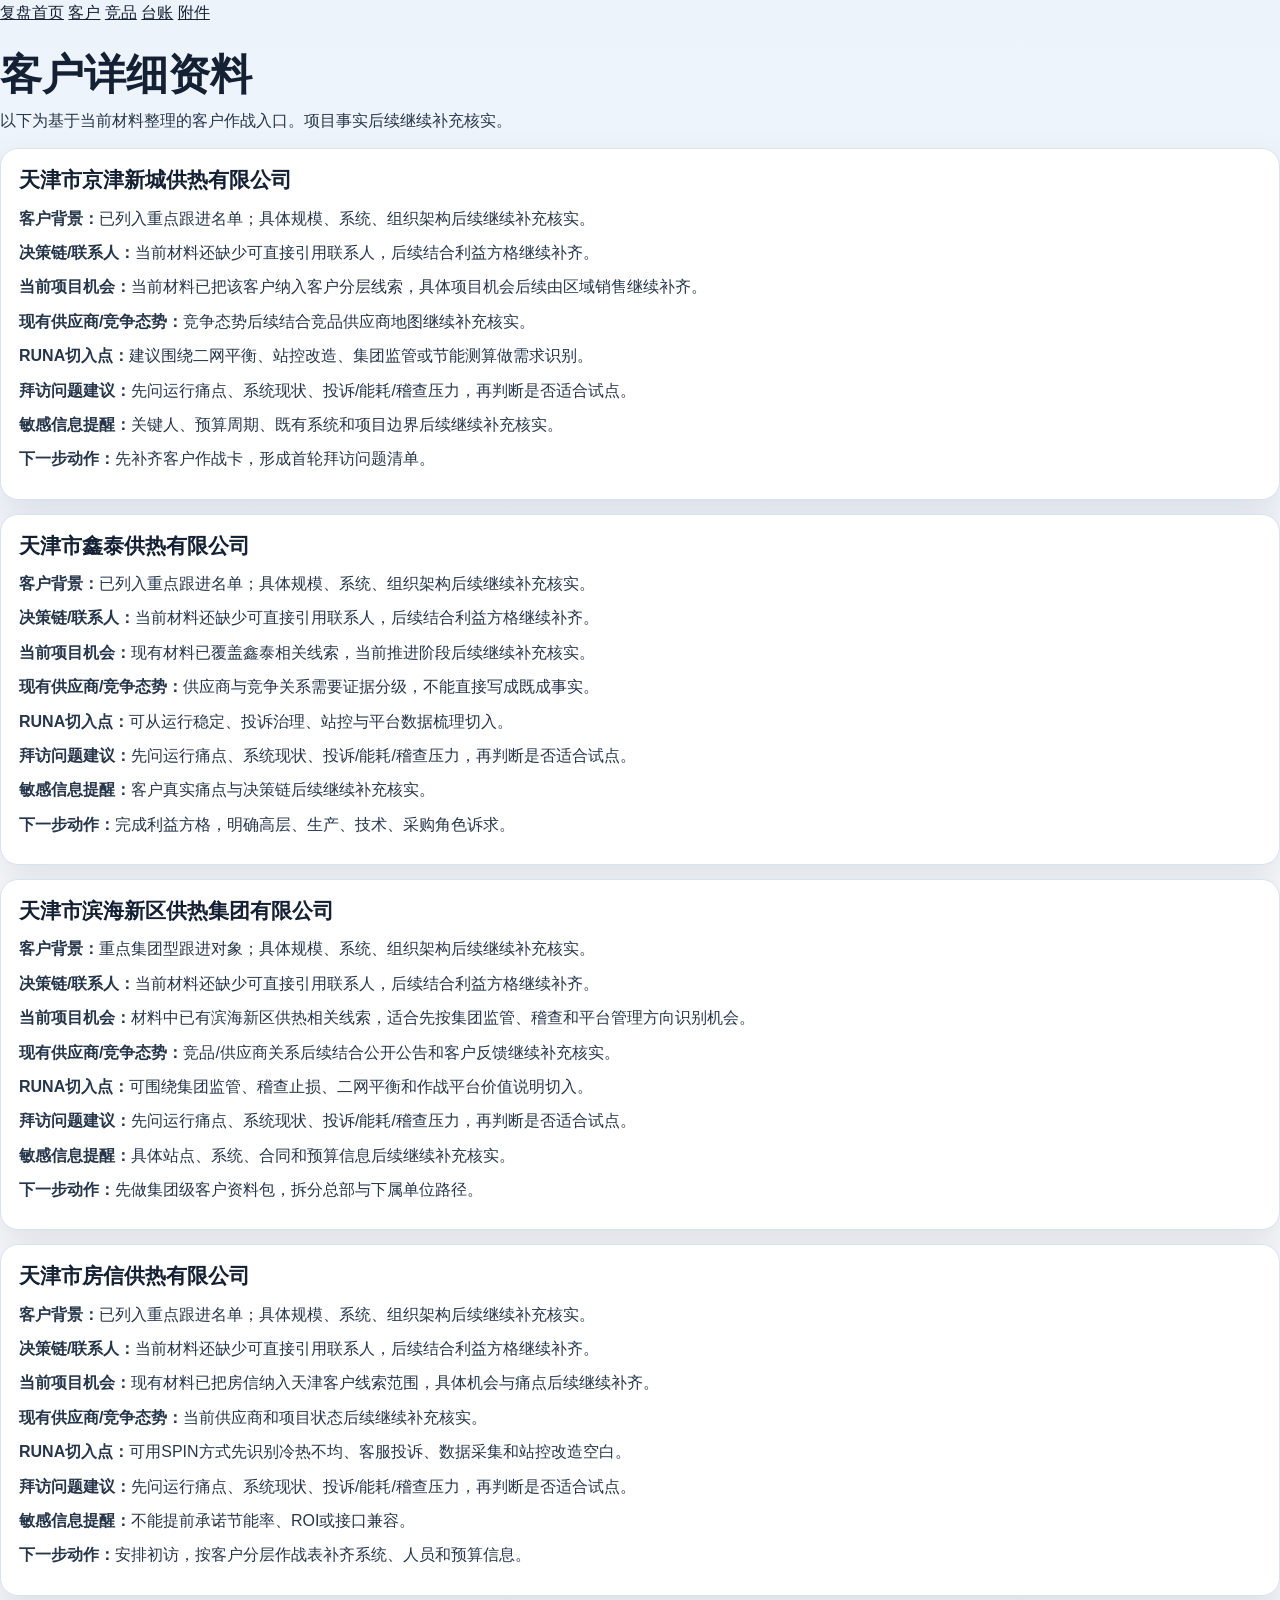
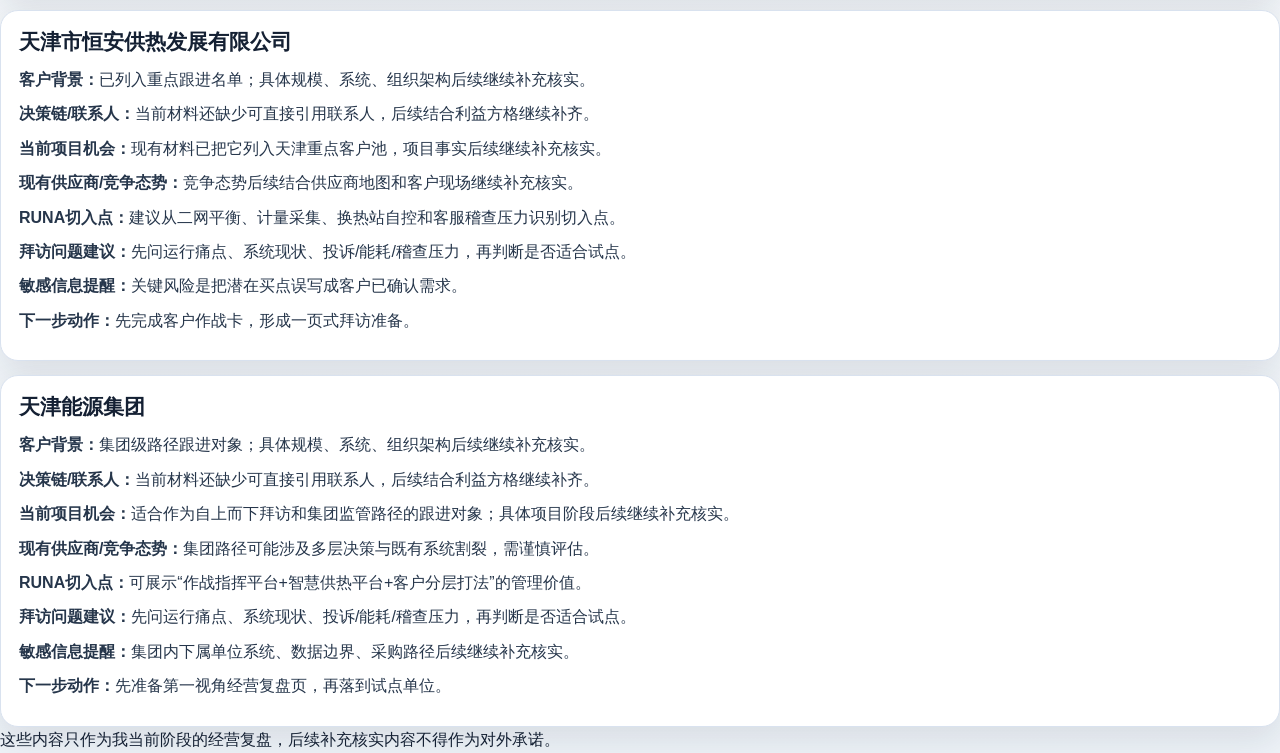
==== pages/customers.html @ 40ee2e4d "Publish Tianjin regional sales review HTML" ====
<!doctype html>
<html lang="zh-CN">
<head>
  <meta charset="utf-8">
  <meta name="viewport" content="width=device-width, initial-scale=1">
  <title>客户详细资料</title>
  <link rel="stylesheet" href="../assets/style.css">
</head>
<body>
<nav class="topnav">
  <a href="../index.html">复盘首页</a>
  <a href="../pages/customers.html">客户</a>
  <a href="../pages/competitors.html">竞品</a>
  <a href="../pages/platform.html">台账</a>
  <a href="../pages/appendix.html">附件</a>
</nav>
<main class="report subpage"><header class="page-head"><h1>客户详细资料</h1><p>以下为基于当前材料整理的客户作战入口。项目事实后续继续补充核实。</p></header><section class="section detail"><h2>天津市京津新城供热有限公司</h2><div class="detail-grid">
    <p><b>客户背景：</b>已列入重点跟进名单；具体规模、系统、组织架构后续继续补充核实。</p>
    <p><b>决策链/联系人：</b>当前材料还缺少可直接引用联系人，后续结合利益方格继续补齐。</p>
    <p><b>当前项目机会：</b>当前材料已把该客户纳入客户分层线索，具体项目机会后续由区域销售继续补齐。</p>
    <p><b>现有供应商/竞争态势：</b>竞争态势后续结合竞品供应商地图继续补充核实。</p>
    <p><b>RUNA切入点：</b>建议围绕二网平衡、站控改造、集团监管或节能测算做需求识别。</p>
    <p><b>拜访问题建议：</b>先问运行痛点、系统现状、投诉/能耗/稽查压力，再判断是否适合试点。</p>
    <p><b>敏感信息提醒：</b>关键人、预算周期、既有系统和项目边界后续继续补充核实。</p>
    <p><b>下一步动作：</b>先补齐客户作战卡，形成首轮拜访问题清单。</p>
    </div></section><section class="section detail"><h2>天津市鑫泰供热有限公司</h2><div class="detail-grid">
    <p><b>客户背景：</b>已列入重点跟进名单；具体规模、系统、组织架构后续继续补充核实。</p>
    <p><b>决策链/联系人：</b>当前材料还缺少可直接引用联系人，后续结合利益方格继续补齐。</p>
    <p><b>当前项目机会：</b>现有材料已覆盖鑫泰相关线索，当前推进阶段后续继续补充核实。</p>
    <p><b>现有供应商/竞争态势：</b>供应商与竞争关系需要证据分级，不能直接写成既成事实。</p>
    <p><b>RUNA切入点：</b>可从运行稳定、投诉治理、站控与平台数据梳理切入。</p>
    <p><b>拜访问题建议：</b>先问运行痛点、系统现状、投诉/能耗/稽查压力，再判断是否适合试点。</p>
    <p><b>敏感信息提醒：</b>客户真实痛点与决策链后续继续补充核实。</p>
    <p><b>下一步动作：</b>完成利益方格，明确高层、生产、技术、采购角色诉求。</p>
    </div></section><section class="section detail"><h2>天津市滨海新区供热集团有限公司</h2><div class="detail-grid">
    <p><b>客户背景：</b>重点集团型跟进对象；具体规模、系统、组织架构后续继续补充核实。</p>
    <p><b>决策链/联系人：</b>当前材料还缺少可直接引用联系人，后续结合利益方格继续补齐。</p>
    <p><b>当前项目机会：</b>材料中已有滨海新区供热相关线索，适合先按集团监管、稽查和平台管理方向识别机会。</p>
    <p><b>现有供应商/竞争态势：</b>竞品/供应商关系后续结合公开公告和客户反馈继续补充核实。</p>
    <p><b>RUNA切入点：</b>可围绕集团监管、稽查止损、二网平衡和作战平台价值说明切入。</p>
    <p><b>拜访问题建议：</b>先问运行痛点、系统现状、投诉/能耗/稽查压力，再判断是否适合试点。</p>
    <p><b>敏感信息提醒：</b>具体站点、系统、合同和预算信息后续继续补充核实。</p>
    <p><b>下一步动作：</b>先做集团级客户资料包，拆分总部与下属单位路径。</p>
    </div></section><section class="section detail"><h2>天津市房信供热有限公司</h2><div class="detail-grid">
    <p><b>客户背景：</b>已列入重点跟进名单；具体规模、系统、组织架构后续继续补充核实。</p>
    <p><b>决策链/联系人：</b>当前材料还缺少可直接引用联系人，后续结合利益方格继续补齐。</p>
    <p><b>当前项目机会：</b>现有材料已把房信纳入天津客户线索范围，具体机会与痛点后续继续补齐。</p>
    <p><b>现有供应商/竞争态势：</b>当前供应商和项目状态后续继续补充核实。</p>
    <p><b>RUNA切入点：</b>可用SPIN方式先识别冷热不均、客服投诉、数据采集和站控改造空白。</p>
    <p><b>拜访问题建议：</b>先问运行痛点、系统现状、投诉/能耗/稽查压力，再判断是否适合试点。</p>
    <p><b>敏感信息提醒：</b>不能提前承诺节能率、ROI或接口兼容。</p>
    <p><b>下一步动作：</b>安排初访，按客户分层作战表补齐系统、人员和预算信息。</p>
    </div></section><section class="section detail"><h2>天津市恒安供热发展有限公司</h2><div class="detail-grid">
    <p><b>客户背景：</b>已列入重点跟进名单；具体规模、系统、组织架构后续继续补充核实。</p>
    <p><b>决策链/联系人：</b>当前材料还缺少可直接引用联系人，后续结合利益方格继续补齐。</p>
    <p><b>当前项目机会：</b>现有材料已把它列入天津重点客户池，项目事实后续继续补充核实。</p>
    <p><b>现有供应商/竞争态势：</b>竞争态势后续结合供应商地图和客户现场继续补充核实。</p>
    <p><b>RUNA切入点：</b>建议从二网平衡、计量采集、换热站自控和客服稽查压力识别切入点。</p>
    <p><b>拜访问题建议：</b>先问运行痛点、系统现状、投诉/能耗/稽查压力，再判断是否适合试点。</p>
    <p><b>敏感信息提醒：</b>关键风险是把潜在买点误写成客户已确认需求。</p>
    <p><b>下一步动作：</b>先完成客户作战卡，形成一页式拜访准备。</p>
    </div></section><section class="section detail"><h2>天津能源集团</h2><div class="detail-grid">
    <p><b>客户背景：</b>集团级路径跟进对象；具体规模、系统、组织架构后续继续补充核实。</p>
    <p><b>决策链/联系人：</b>当前材料还缺少可直接引用联系人，后续结合利益方格继续补齐。</p>
    <p><b>当前项目机会：</b>适合作为自上而下拜访和集团监管路径的跟进对象；具体项目阶段后续继续补充核实。</p>
    <p><b>现有供应商/竞争态势：</b>集团路径可能涉及多层决策与既有系统割裂，需谨慎评估。</p>
    <p><b>RUNA切入点：</b>可展示“作战指挥平台+智慧供热平台+客户分层打法”的管理价值。</p>
    <p><b>拜访问题建议：</b>先问运行痛点、系统现状、投诉/能耗/稽查压力，再判断是否适合试点。</p>
    <p><b>敏感信息提醒：</b>集团内下属单位系统、数据边界、采购路径后续继续补充核实。</p>
    <p><b>下一步动作：</b>先准备第一视角经营复盘页，再落到试点单位。</p>
    </div></section></main><button class="to-top" aria-label="返回顶部">↑</button>
<footer class="footer">这些内容只作为我当前阶段的经营复盘，后续补充核实内容不得作为对外承诺。</footer>
<script src="../assets/app.js"></script>
</body>
</html>
---- assets/style.css ----
:root{
  --bg:#f5f7fb;--paper:#ffffff;--ink:#142033;--muted:#667085;--line:#d9e2ef;
  --blue:#1e5aa8;--deep:#123b66;--cyan:#16a3b8;--gold:#b88928;--soft:#eaf2fb;
  --shadow:0 14px 34px rgba(20,32,51,.10);--radius:18px;
}
*{box-sizing:border-box}
html{scroll-behavior:smooth}
body{margin:0;background:linear-gradient(180deg,#edf3fb 0%,#f8fafc 42%,#eef3f8 100%);color:var(--ink);font-family:-apple-system,BlinkMacSystemFont,"PingFang SC","Microsoft YaHei",Arial,sans-serif;line-height:1.65}
a{color:inherit}
.page{max-width:920px;margin:0 auto;padding:18px 14px 44px}
.hero{position:relative;overflow:hidden;padding:28px 20px 22px;border-radius:24px;background:radial-gradient(circle at 92% 8%,rgba(22,163,184,.26),transparent 30%),linear-gradient(135deg,#102f55,#1f5b9d 58%,#267c91);color:#fff;box-shadow:var(--shadow)}
.hero:after{content:"";position:absolute;right:-52px;bottom:-74px;width:220px;height:220px;border:1px solid rgba(255,255,255,.24);border-radius:50%}
.hero-mark{font-size:12px;letter-spacing:.08em;opacity:.86;text-transform:uppercase}
h1{margin:10px 0 8px;font-size:28px;line-height:1.18;letter-spacing:0}
.subtitle{margin:0 0 18px;color:rgba(255,255,255,.86)}
.info-grid{display:grid;grid-template-columns:1fr;gap:10px}
.info-grid div{background:rgba(255,255,255,.13);border:1px solid rgba(255,255,255,.20);border-radius:14px;padding:10px 12px;backdrop-filter:blur(10px)}
.info-grid span{display:block;font-size:12px;opacity:.72}.info-grid b{font-size:14px}
.judgement,.section,.platform,.panel,.subhero{background:var(--paper);border:1px solid var(--line);box-shadow:var(--shadow);border-radius:var(--radius);padding:18px;margin-top:14px}
.judgement{border-left:5px solid var(--gold);font-size:18px;font-weight:700}
.eyebrow{font-size:12px;color:var(--blue);font-weight:800;letter-spacing:.08em;text-transform:uppercase}
h2{margin:0 0 12px;font-size:21px;line-height:1.25} h3{margin:0 0 6px;font-size:15px}
p{margin:8px 0;color:#26364b}.muted{color:var(--muted);font-size:12px}
.card-grid,.module-grid,.org-grid{display:grid;grid-template-columns:1fr 1fr;gap:10px}.card-grid.compact{grid-template-columns:1fr 1fr}
.card{border:1px solid var(--line);background:linear-gradient(180deg,#fff,#f7faff);border-radius:15px;padding:13px;min-height:74px}
.card span{display:block;width:22px;height:4px;border-radius:99px;background:var(--cyan);margin-bottom:9px}
.quote-list p{border-left:4px solid var(--blue);background:var(--soft);padding:10px 12px;border-radius:12px;font-weight:650}
.signal{background:#f7fafc;border:1px solid var(--line);border-radius:14px;padding:12px;margin-bottom:12px}
.strategy-list{display:grid;gap:10px}.strategy-list div{display:flex;gap:12px;background:#fff;border:1px solid var(--line);border-radius:14px;padding:12px}.strategy-list b{color:var(--deep);min-width:42px}
.timeline{padding-left:0;counter-reset:step;display:grid;gap:10px}.timeline li{list-style:none;counter-increment:step;display:grid;grid-template-columns:34px 1fr;gap:10px;align-items:start;background:#fff;border:1px solid var(--line);border-radius:14px;padding:12px}.timeline li:before{content:counter(step);display:grid;place-items:center;width:30px;height:30px;border-radius:50%;background:var(--deep);color:white;font-weight:800}.timeline b,.timeline span{grid-column:2}.timeline span{color:var(--muted)}
.platform{background:linear-gradient(180deg,#102f55,#153f70);color:white}.platform p{color:rgba(255,255,255,.84)}.platform .eyebrow{color:#80e3ef}.platform .card{background:rgba(255,255,255,.09);border-color:rgba(255,255,255,.18);color:white}.platform-points{display:flex;flex-wrap:wrap;gap:8px;margin:14px 0}.platform-points span,.chip,.pill{border:1px solid var(--line);background:#fff;border-radius:99px;padding:7px 10px;font-size:12px}.platform-points span{background:rgba(255,255,255,.13);border-color:rgba(255,255,255,.22);color:white}
.chip-wrap,.pillrow{display:flex;flex-wrap:wrap;gap:8px}.chip{color:var(--deep);font-weight:650}
.table-wrap{overflow-x:auto;border:1px solid var(--line);border-radius:14px;background:#fff}table{width:100%;border-collapse:collapse;min-width:720px}th,td{padding:10px;border-bottom:1px solid var(--line);vertical-align:top;text-align:left;font-size:13px}th{background:#f0f5fb;color:#173b63}
.plan{display:grid;gap:12px}.plan-card{border:1px solid var(--line);border-radius:15px;padding:14px;background:#fff}.plan-card ul{margin:8px 0 0;padding-left:18px}
.link-grid{display:grid;grid-template-columns:1fr;gap:10px}.link-grid a,.back{display:block;text-decoration:none;background:#f2f6fb;border:1px solid var(--line);border-radius:14px;padding:12px;font-weight:700;color:var(--deep)}
.subpage{padding-top:14px}.subhero h1{color:var(--deep);font-size:25px}.subhero p{color:var(--muted)}
.to-top{position:fixed;right:16px;bottom:18px;border:0;border-radius:50%;width:42px;height:42px;background:var(--deep);color:#fff;font-size:20px;box-shadow:var(--shadow);opacity:0;pointer-events:none;transition:.2s}.to-top.show{opacity:1;pointer-events:auto}
@media (min-width:720px){.page{padding:30px 20px 60px}.info-grid{grid-template-columns:1fr 1fr}.card-grid,.module-grid,.org-grid{grid-template-columns:repeat(4,1fr)}.card-grid.compact{grid-template-columns:repeat(5,1fr)}h1{font-size:42px}.link-grid{grid-template-columns:1fr 1fr}}
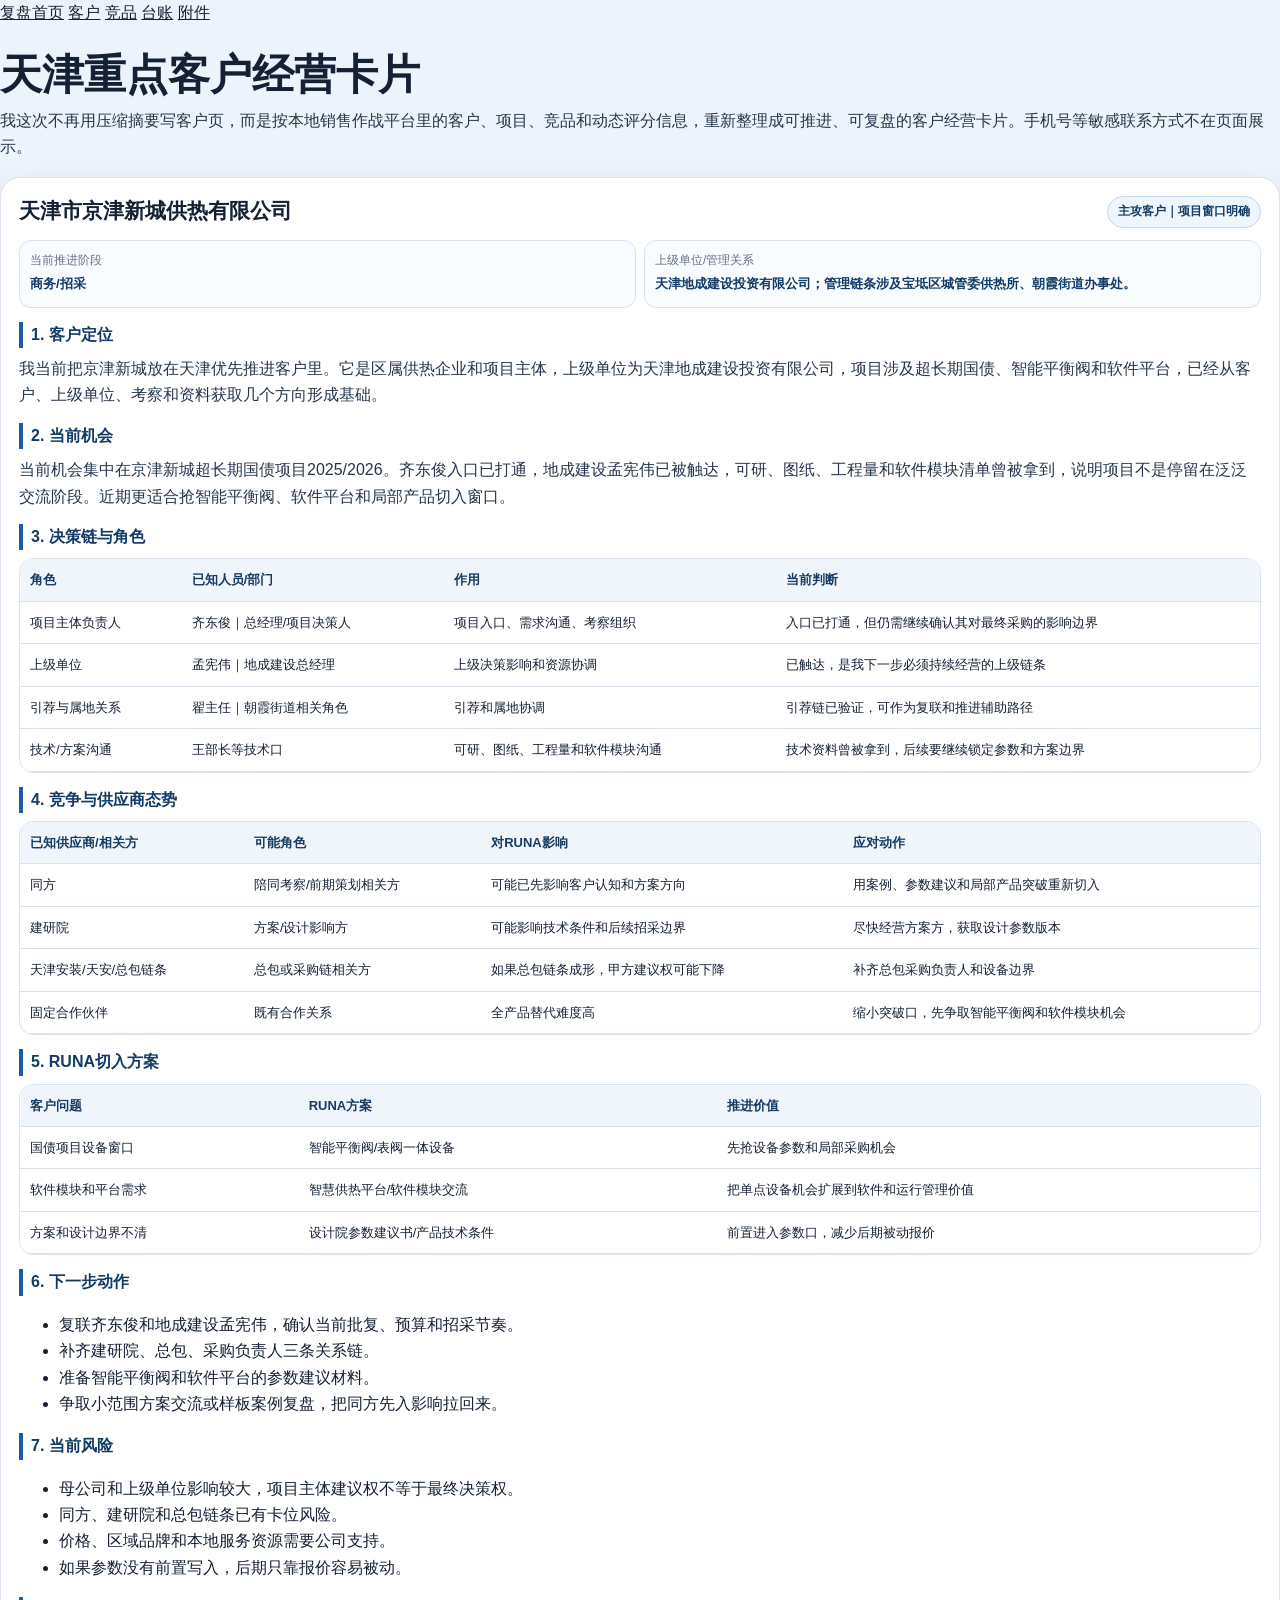
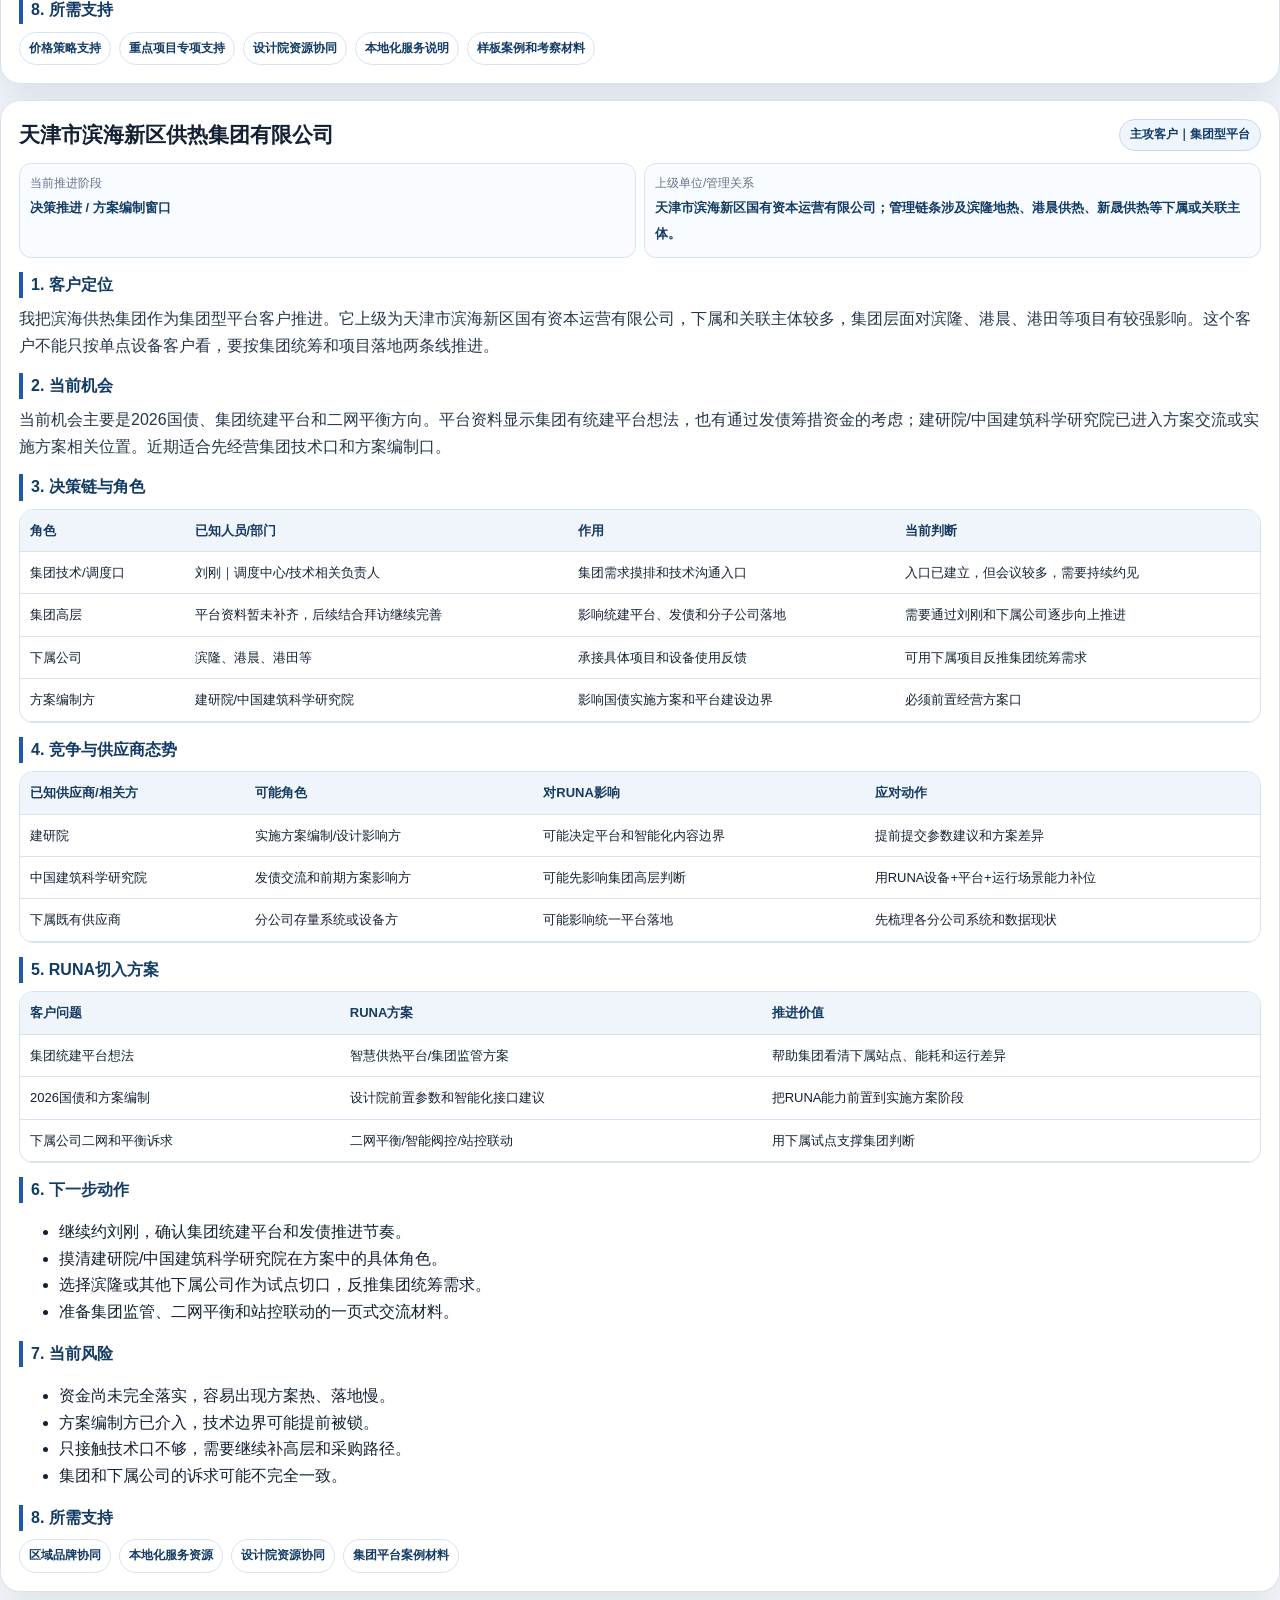
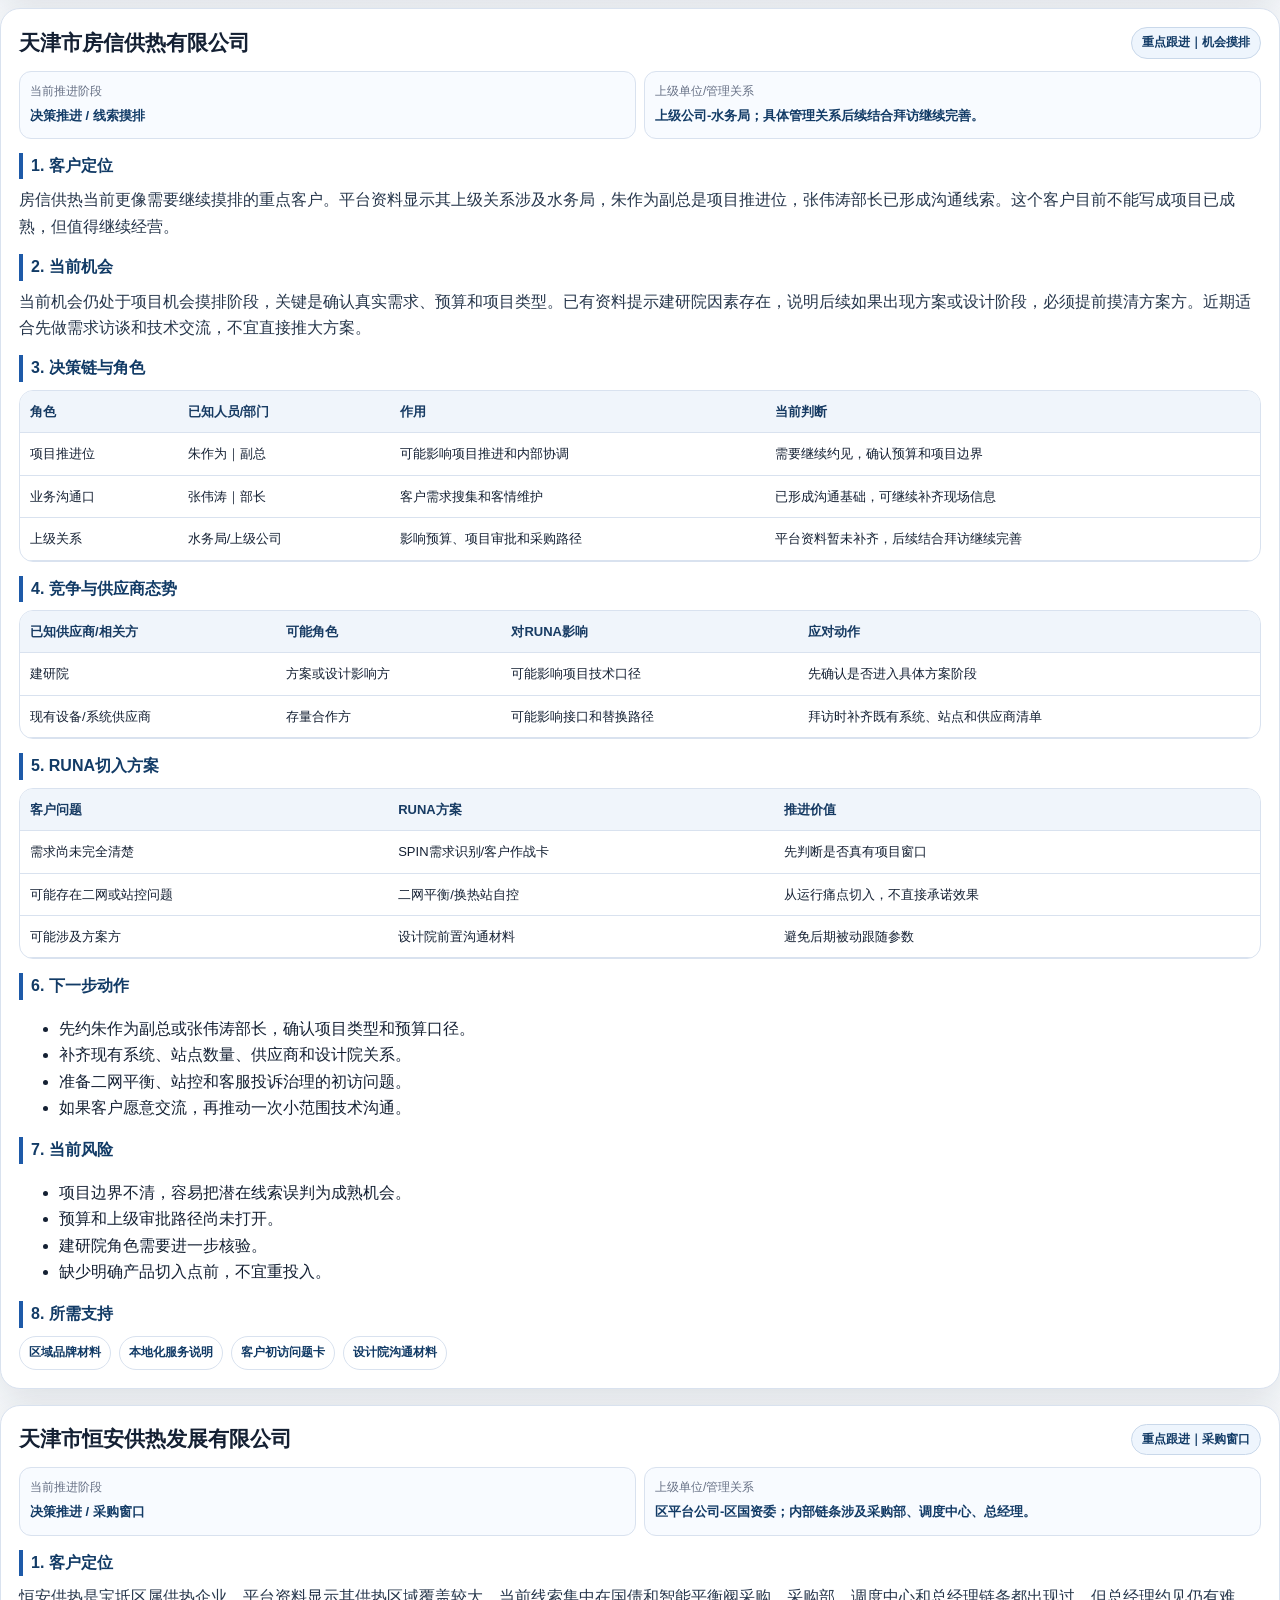
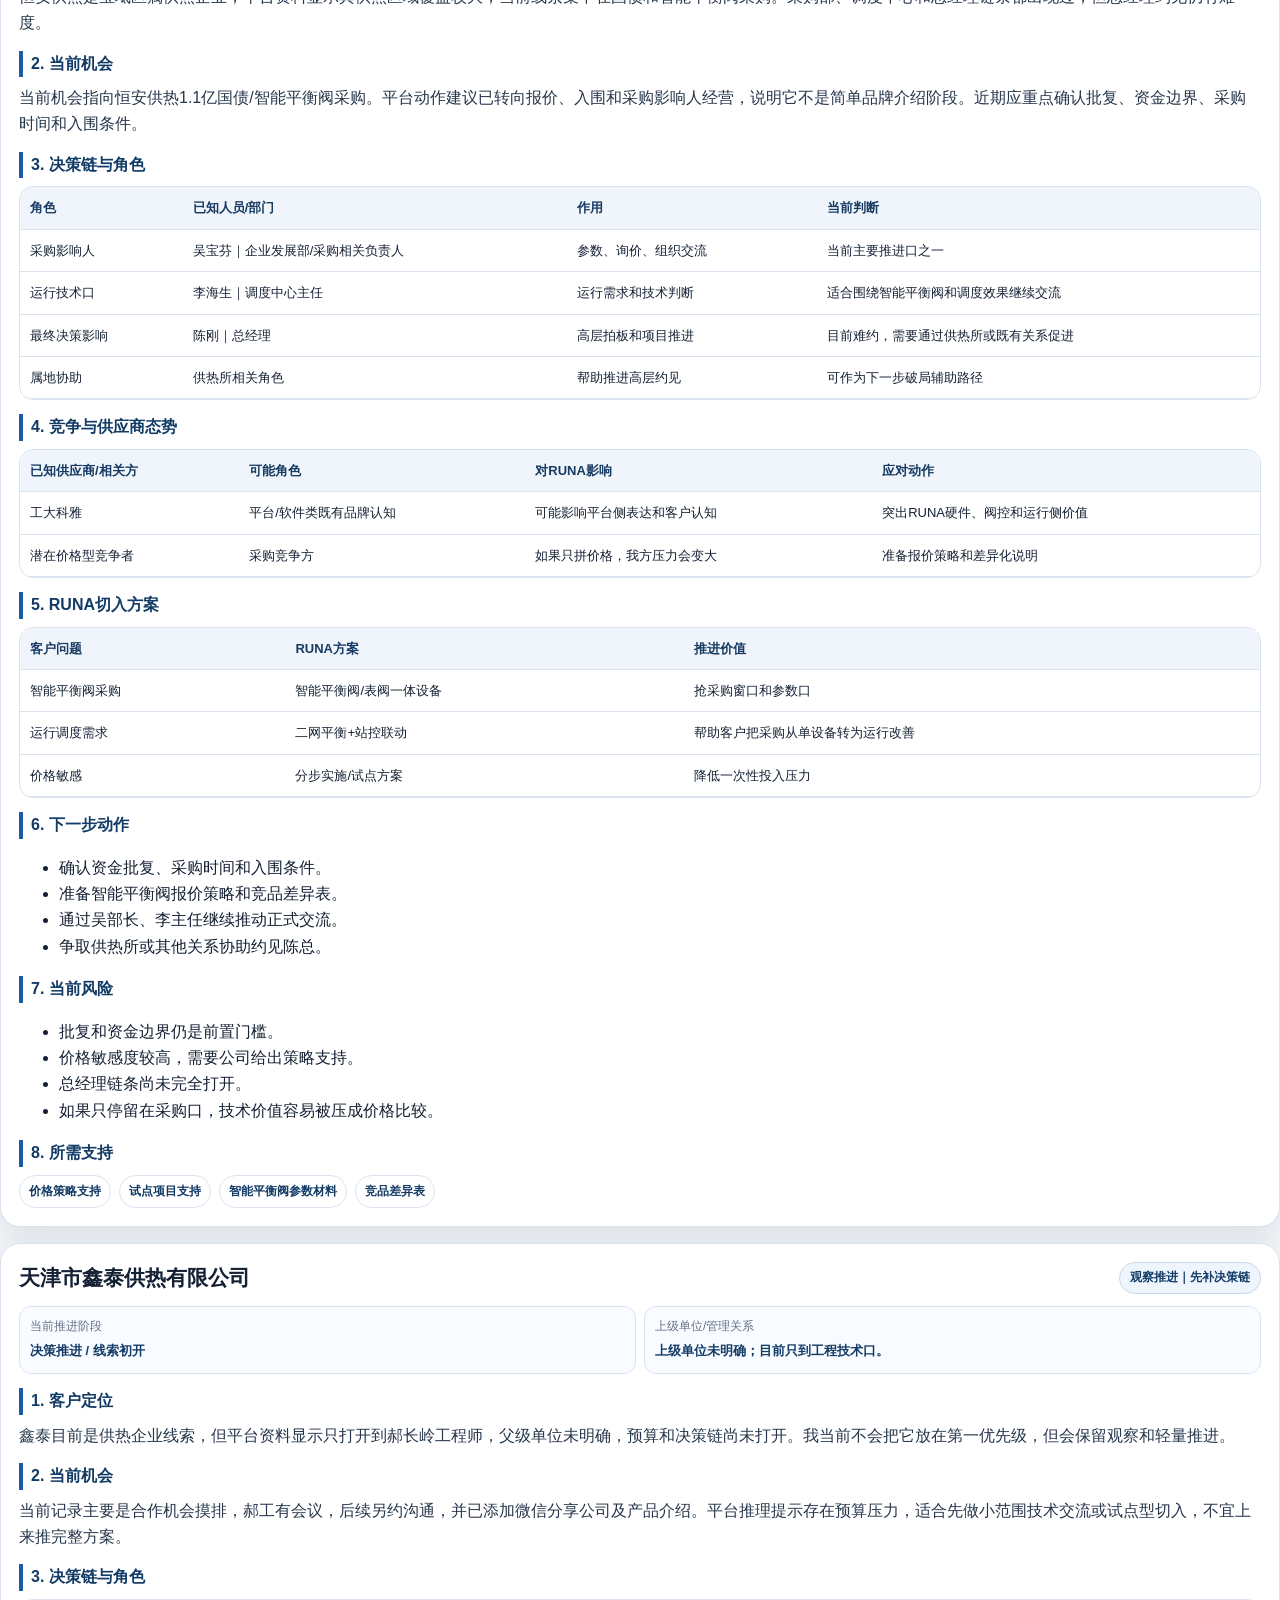
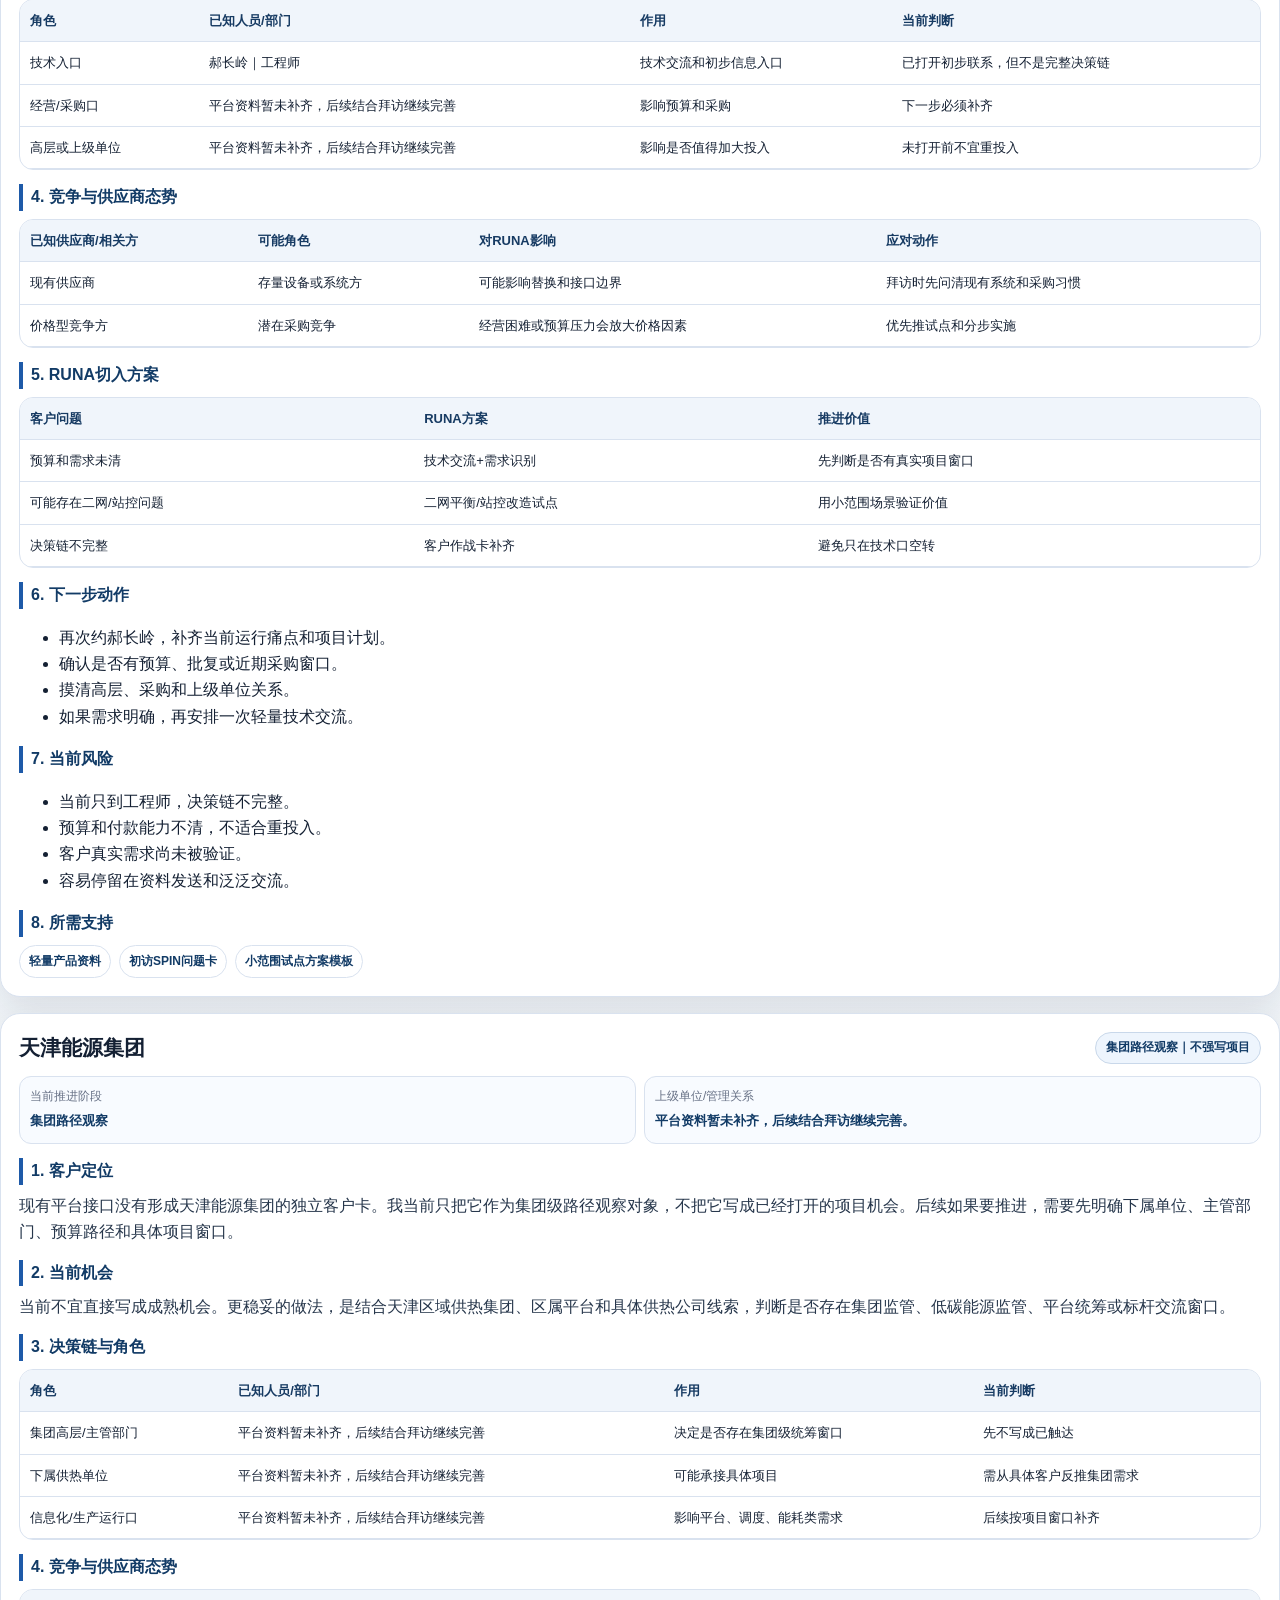
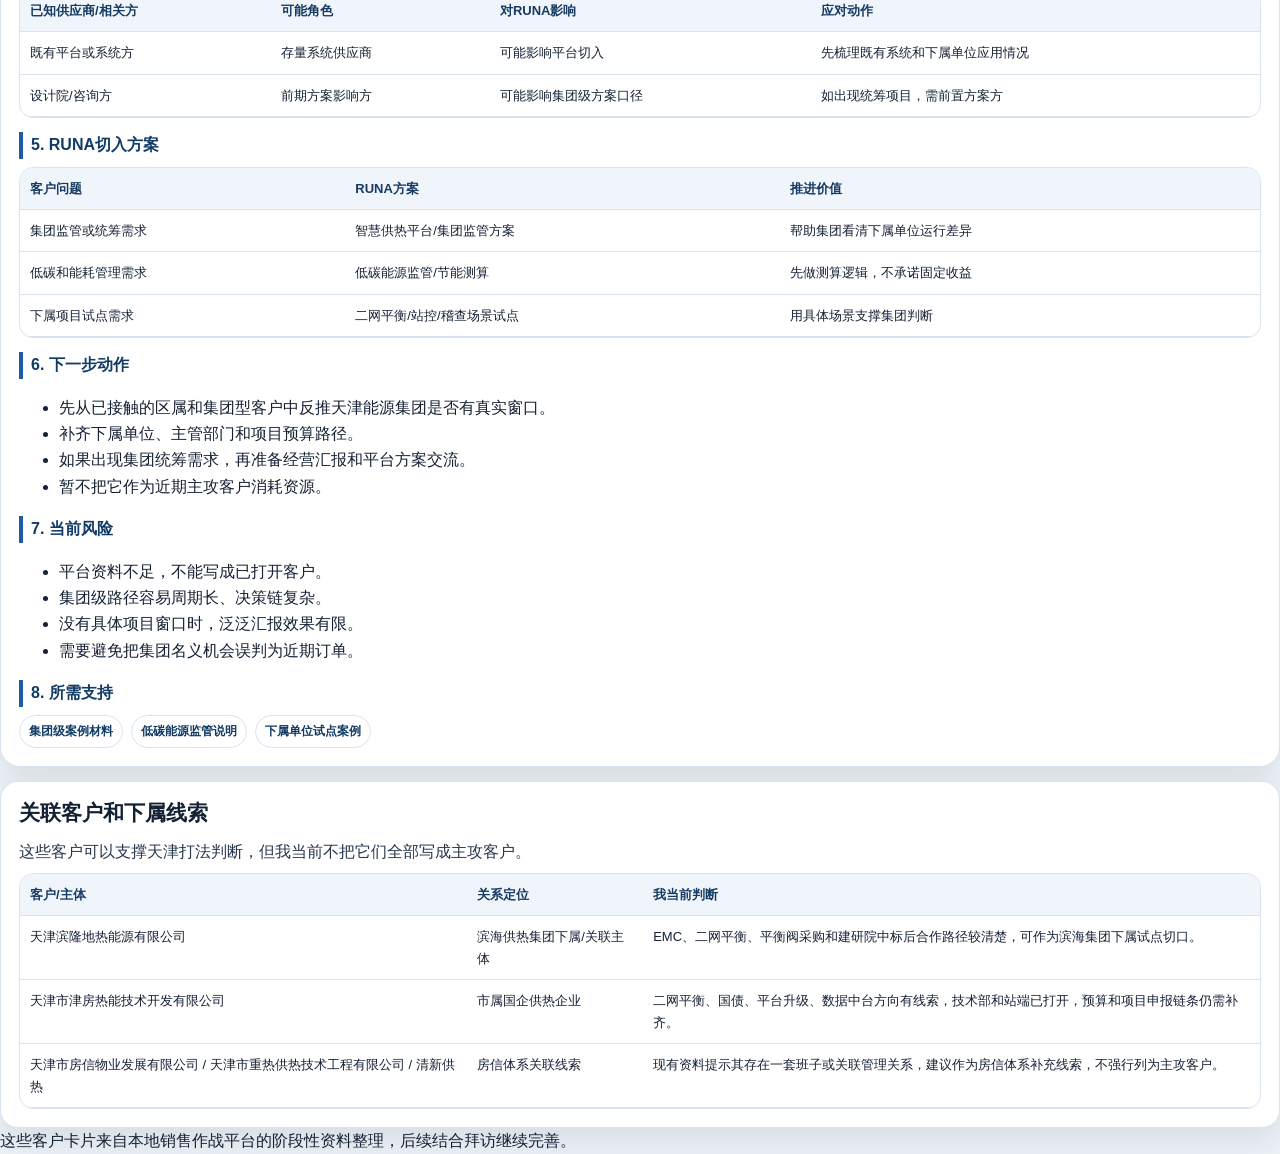
==== commit 6d37fa1b: "Improve customer detail page with local platform data" ====
--- a/pages/customers.html
+++ b/pages/customers.html
@@ -3,8 +3,16 @@
 <head>
   <meta charset="utf-8">
   <meta name="viewport" content="width=device-width, initial-scale=1">
-  <title>客户详细资料</title>
+  <title>天津重点客户经营卡片</title>
   <link rel="stylesheet" href="../assets/style.css">
+  <style>
+    .customer-card{background:#fff;border:1px solid var(--line);box-shadow:var(--shadow);border-radius:20px;padding:18px;margin-top:16px}
+    .customer-head{display:flex;flex-direction:column;gap:8px;margin-bottom:12px}
+    .customer-head h2{margin:0}.badge{display:inline-flex;align-self:flex-start;border:1px solid #c9d8ea;background:#eef5fd;color:#123b66;border-radius:999px;padding:5px 10px;font-size:12px;font-weight:700}
+    .meta-grid{display:grid;grid-template-columns:1fr;gap:8px;margin:12px 0}.meta-grid div{border:1px solid var(--line);border-radius:12px;background:#f8fbff;padding:10px}.meta-grid span{display:block;font-size:12px;color:var(--muted)}.meta-grid b{font-size:13px;color:var(--deep)}
+    .block{margin-top:14px}.block h3{font-size:16px;color:var(--deep);border-left:4px solid var(--blue);padding-left:8px;margin:0 0 8px}.block p{margin:6px 0}.support-list{display:flex;flex-wrap:wrap;gap:8px}.support-list span{border:1px solid var(--line);border-radius:999px;background:#fff;padding:6px 9px;font-size:12px;color:var(--deep);font-weight:650}
+    @media (min-width:720px){.meta-grid{grid-template-columns:1fr 1fr}.customer-head{flex-direction:row;align-items:center;justify-content:space-between}}
+  </style>
 </head>
 <body>
 <nav class="topnav">
@@ -14,62 +22,87 @@
   <a href="../pages/platform.html">台账</a>
   <a href="../pages/appendix.html">附件</a>
 </nav>
-<main class="report subpage"><header class="page-head"><h1>客户详细资料</h1><p>以下为基于当前材料整理的客户作战入口。项目事实后续继续补充核实。</p></header><section class="section detail"><h2>天津市京津新城供热有限公司</h2><div class="detail-grid">
-    <p><b>客户背景：</b>已列入重点跟进名单；具体规模、系统、组织架构后续继续补充核实。</p>
-    <p><b>决策链/联系人：</b>当前材料还缺少可直接引用联系人，后续结合利益方格继续补齐。</p>
-    <p><b>当前项目机会：</b>当前材料已把该客户纳入客户分层线索，具体项目机会后续由区域销售继续补齐。</p>
-    <p><b>现有供应商/竞争态势：</b>竞争态势后续结合竞品供应商地图继续补充核实。</p>
-    <p><b>RUNA切入点：</b>建议围绕二网平衡、站控改造、集团监管或节能测算做需求识别。</p>
-    <p><b>拜访问题建议：</b>先问运行痛点、系统现状、投诉/能耗/稽查压力，再判断是否适合试点。</p>
-    <p><b>敏感信息提醒：</b>关键人、预算周期、既有系统和项目边界后续继续补充核实。</p>
-    <p><b>下一步动作：</b>先补齐客户作战卡，形成首轮拜访问题清单。</p>
-    </div></section><section class="section detail"><h2>天津市鑫泰供热有限公司</h2><div class="detail-grid">
-    <p><b>客户背景：</b>已列入重点跟进名单；具体规模、系统、组织架构后续继续补充核实。</p>
-    <p><b>决策链/联系人：</b>当前材料还缺少可直接引用联系人，后续结合利益方格继续补齐。</p>
-    <p><b>当前项目机会：</b>现有材料已覆盖鑫泰相关线索，当前推进阶段后续继续补充核实。</p>
-    <p><b>现有供应商/竞争态势：</b>供应商与竞争关系需要证据分级，不能直接写成既成事实。</p>
-    <p><b>RUNA切入点：</b>可从运行稳定、投诉治理、站控与平台数据梳理切入。</p>
-    <p><b>拜访问题建议：</b>先问运行痛点、系统现状、投诉/能耗/稽查压力，再判断是否适合试点。</p>
-    <p><b>敏感信息提醒：</b>客户真实痛点与决策链后续继续补充核实。</p>
-    <p><b>下一步动作：</b>完成利益方格，明确高层、生产、技术、采购角色诉求。</p>
-    </div></section><section class="section detail"><h2>天津市滨海新区供热集团有限公司</h2><div class="detail-grid">
-    <p><b>客户背景：</b>重点集团型跟进对象；具体规模、系统、组织架构后续继续补充核实。</p>
-    <p><b>决策链/联系人：</b>当前材料还缺少可直接引用联系人，后续结合利益方格继续补齐。</p>
-    <p><b>当前项目机会：</b>材料中已有滨海新区供热相关线索，适合先按集团监管、稽查和平台管理方向识别机会。</p>
-    <p><b>现有供应商/竞争态势：</b>竞品/供应商关系后续结合公开公告和客户反馈继续补充核实。</p>
-    <p><b>RUNA切入点：</b>可围绕集团监管、稽查止损、二网平衡和作战平台价值说明切入。</p>
-    <p><b>拜访问题建议：</b>先问运行痛点、系统现状、投诉/能耗/稽查压力，再判断是否适合试点。</p>
-    <p><b>敏感信息提醒：</b>具体站点、系统、合同和预算信息后续继续补充核实。</p>
-    <p><b>下一步动作：</b>先做集团级客户资料包，拆分总部与下属单位路径。</p>
-    </div></section><section class="section detail"><h2>天津市房信供热有限公司</h2><div class="detail-grid">
-    <p><b>客户背景：</b>已列入重点跟进名单；具体规模、系统、组织架构后续继续补充核实。</p>
-    <p><b>决策链/联系人：</b>当前材料还缺少可直接引用联系人，后续结合利益方格继续补齐。</p>
-    <p><b>当前项目机会：</b>现有材料已把房信纳入天津客户线索范围，具体机会与痛点后续继续补齐。</p>
-    <p><b>现有供应商/竞争态势：</b>当前供应商和项目状态后续继续补充核实。</p>
-    <p><b>RUNA切入点：</b>可用SPIN方式先识别冷热不均、客服投诉、数据采集和站控改造空白。</p>
-    <p><b>拜访问题建议：</b>先问运行痛点、系统现状、投诉/能耗/稽查压力，再判断是否适合试点。</p>
-    <p><b>敏感信息提醒：</b>不能提前承诺节能率、ROI或接口兼容。</p>
-    <p><b>下一步动作：</b>安排初访，按客户分层作战表补齐系统、人员和预算信息。</p>
-    </div></section><section class="section detail"><h2>天津市恒安供热发展有限公司</h2><div class="detail-grid">
-    <p><b>客户背景：</b>已列入重点跟进名单；具体规模、系统、组织架构后续继续补充核实。</p>
-    <p><b>决策链/联系人：</b>当前材料还缺少可直接引用联系人，后续结合利益方格继续补齐。</p>
-    <p><b>当前项目机会：</b>现有材料已把它列入天津重点客户池，项目事实后续继续补充核实。</p>
-    <p><b>现有供应商/竞争态势：</b>竞争态势后续结合供应商地图和客户现场继续补充核实。</p>
-    <p><b>RUNA切入点：</b>建议从二网平衡、计量采集、换热站自控和客服稽查压力识别切入点。</p>
-    <p><b>拜访问题建议：</b>先问运行痛点、系统现状、投诉/能耗/稽查压力，再判断是否适合试点。</p>
-    <p><b>敏感信息提醒：</b>关键风险是把潜在买点误写成客户已确认需求。</p>
-    <p><b>下一步动作：</b>先完成客户作战卡，形成一页式拜访准备。</p>
-    </div></section><section class="section detail"><h2>天津能源集团</h2><div class="detail-grid">
-    <p><b>客户背景：</b>集团级路径跟进对象；具体规模、系统、组织架构后续继续补充核实。</p>
-    <p><b>决策链/联系人：</b>当前材料还缺少可直接引用联系人，后续结合利益方格继续补齐。</p>
-    <p><b>当前项目机会：</b>适合作为自上而下拜访和集团监管路径的跟进对象；具体项目阶段后续继续补充核实。</p>
-    <p><b>现有供应商/竞争态势：</b>集团路径可能涉及多层决策与既有系统割裂，需谨慎评估。</p>
-    <p><b>RUNA切入点：</b>可展示“作战指挥平台+智慧供热平台+客户分层打法”的管理价值。</p>
-    <p><b>拜访问题建议：</b>先问运行痛点、系统现状、投诉/能耗/稽查压力，再判断是否适合试点。</p>
-    <p><b>敏感信息提醒：</b>集团内下属单位系统、数据边界、采购路径后续继续补充核实。</p>
-    <p><b>下一步动作：</b>先准备第一视角经营复盘页，再落到试点单位。</p>
-    </div></section></main><button class="to-top" aria-label="返回顶部">↑</button>
-<footer class="footer">这些内容只作为我当前阶段的经营复盘，后续补充核实内容不得作为对外承诺。</footer>
+<main class="report subpage">
+  <header class="page-head"><h1>天津重点客户经营卡片</h1><p>我这次不再用压缩摘要写客户页，而是按本地销售作战平台里的客户、项目、竞品和动态评分信息，重新整理成可推进、可复盘的客户经营卡片。手机号等敏感联系方式不在页面展示。</p></header>
+  <section class="customer-card">
+    <div class="customer-head"><h2>天津市京津新城供热有限公司</h2><span class="badge">主攻客户｜项目窗口明确</span></div>
+    <div class="meta-grid"><div><span>当前推进阶段</span><b>商务/招采</b></div><div><span>上级单位/管理关系</span><b>天津地成建设投资有限公司；管理链条涉及宝坻区城管委供热所、朝霞街道办事处。</b></div></div>
+    <div class="block"><h3>1. 客户定位</h3><p>我当前把京津新城放在天津优先推进客户里。它是区属供热企业和项目主体，上级单位为天津地成建设投资有限公司，项目涉及超长期国债、智能平衡阀和软件平台，已经从客户、上级单位、考察和资料获取几个方向形成基础。</p></div>
+    <div class="block"><h3>2. 当前机会</h3><p>当前机会集中在京津新城超长期国债项目2025/2026。齐东俊入口已打通，地成建设孟宪伟已被触达，可研、图纸、工程量和软件模块清单曾被拿到，说明项目不是停留在泛泛交流阶段。近期更适合抢智能平衡阀、软件平台和局部产品切入窗口。</p></div>
+    <div class="block"><h3>3. 决策链与角色</h3><div class="table-wrap"><table><thead><tr><th>角色</th><th>已知人员/部门</th><th>作用</th><th>当前判断</th></tr></thead><tbody><tr><td>项目主体负责人</td><td>齐东俊｜总经理/项目决策人</td><td>项目入口、需求沟通、考察组织</td><td>入口已打通，但仍需继续确认其对最终采购的影响边界</td></tr><tr><td>上级单位</td><td>孟宪伟｜地成建设总经理</td><td>上级决策影响和资源协调</td><td>已触达，是我下一步必须持续经营的上级链条</td></tr><tr><td>引荐与属地关系</td><td>翟主任｜朝霞街道相关角色</td><td>引荐和属地协调</td><td>引荐链已验证，可作为复联和推进辅助路径</td></tr><tr><td>技术/方案沟通</td><td>王部长等技术口</td><td>可研、图纸、工程量和软件模块沟通</td><td>技术资料曾被拿到，后续要继续锁定参数和方案边界</td></tr></tbody></table></div></div>
+    <div class="block"><h3>4. 竞争与供应商态势</h3><div class="table-wrap"><table><thead><tr><th>已知供应商/相关方</th><th>可能角色</th><th>对RUNA影响</th><th>应对动作</th></tr></thead><tbody><tr><td>同方</td><td>陪同考察/前期策划相关方</td><td>可能已先影响客户认知和方案方向</td><td>用案例、参数建议和局部产品突破重新切入</td></tr><tr><td>建研院</td><td>方案/设计影响方</td><td>可能影响技术条件和后续招采边界</td><td>尽快经营方案方，获取设计参数版本</td></tr><tr><td>天津安装/天安/总包链条</td><td>总包或采购链相关方</td><td>如果总包链条成形，甲方建议权可能下降</td><td>补齐总包采购负责人和设备边界</td></tr><tr><td>固定合作伙伴</td><td>既有合作关系</td><td>全产品替代难度高</td><td>缩小突破口，先争取智能平衡阀和软件模块机会</td></tr></tbody></table></div></div>
+    <div class="block"><h3>5. RUNA切入方案</h3><div class="table-wrap"><table><thead><tr><th>客户问题</th><th>RUNA方案</th><th>推进价值</th></tr></thead><tbody><tr><td>国债项目设备窗口</td><td>智能平衡阀/表阀一体设备</td><td>先抢设备参数和局部采购机会</td></tr><tr><td>软件模块和平台需求</td><td>智慧供热平台/软件模块交流</td><td>把单点设备机会扩展到软件和运行管理价值</td></tr><tr><td>方案和设计边界不清</td><td>设计院参数建议书/产品技术条件</td><td>前置进入参数口，减少后期被动报价</td></tr></tbody></table></div></div>
+    <div class="block"><h3>6. 下一步动作</h3><ul class="clean-list"><li>复联齐东俊和地成建设孟宪伟，确认当前批复、预算和招采节奏。</li><li>补齐建研院、总包、采购负责人三条关系链。</li><li>准备智能平衡阀和软件平台的参数建议材料。</li><li>争取小范围方案交流或样板案例复盘，把同方先入影响拉回来。</li></ul></div>
+    <div class="block"><h3>7. 当前风险</h3><ul class="clean-list"><li>母公司和上级单位影响较大，项目主体建议权不等于最终决策权。</li><li>同方、建研院和总包链条已有卡位风险。</li><li>价格、区域品牌和本地服务资源需要公司支持。</li><li>如果参数没有前置写入，后期只靠报价容易被动。</li></ul></div>
+    <div class="block"><h3>8. 所需支持</h3><div class="support-list"><span>价格策略支持</span><span>重点项目专项支持</span><span>设计院资源协同</span><span>本地化服务说明</span><span>样板案例和考察材料</span></div></div>
+  </section>
+  <section class="customer-card">
+    <div class="customer-head"><h2>天津市滨海新区供热集团有限公司</h2><span class="badge">主攻客户｜集团型平台</span></div>
+    <div class="meta-grid"><div><span>当前推进阶段</span><b>决策推进 / 方案编制窗口</b></div><div><span>上级单位/管理关系</span><b>天津市滨海新区国有资本运营有限公司；管理链条涉及滨隆地热、港晨供热、新晟供热等下属或关联主体。</b></div></div>
+    <div class="block"><h3>1. 客户定位</h3><p>我把滨海供热集团作为集团型平台客户推进。它上级为天津市滨海新区国有资本运营有限公司，下属和关联主体较多，集团层面对滨隆、港晨、港田等项目有较强影响。这个客户不能只按单点设备客户看，要按集团统筹和项目落地两条线推进。</p></div>
+    <div class="block"><h3>2. 当前机会</h3><p>当前机会主要是2026国债、集团统建平台和二网平衡方向。平台资料显示集团有统建平台想法，也有通过发债筹措资金的考虑；建研院/中国建筑科学研究院已进入方案交流或实施方案相关位置。近期适合先经营集团技术口和方案编制口。</p></div>
+    <div class="block"><h3>3. 决策链与角色</h3><div class="table-wrap"><table><thead><tr><th>角色</th><th>已知人员/部门</th><th>作用</th><th>当前判断</th></tr></thead><tbody><tr><td>集团技术/调度口</td><td>刘刚｜调度中心/技术相关负责人</td><td>集团需求摸排和技术沟通入口</td><td>入口已建立，但会议较多，需要持续约见</td></tr><tr><td>集团高层</td><td>平台资料暂未补齐，后续结合拜访继续完善</td><td>影响统建平台、发债和分子公司落地</td><td>需要通过刘刚和下属公司逐步向上推进</td></tr><tr><td>下属公司</td><td>滨隆、港晨、港田等</td><td>承接具体项目和设备使用反馈</td><td>可用下属项目反推集团统筹需求</td></tr><tr><td>方案编制方</td><td>建研院/中国建筑科学研究院</td><td>影响国债实施方案和平台建设边界</td><td>必须前置经营方案口</td></tr></tbody></table></div></div>
+    <div class="block"><h3>4. 竞争与供应商态势</h3><div class="table-wrap"><table><thead><tr><th>已知供应商/相关方</th><th>可能角色</th><th>对RUNA影响</th><th>应对动作</th></tr></thead><tbody><tr><td>建研院</td><td>实施方案编制/设计影响方</td><td>可能决定平台和智能化内容边界</td><td>提前提交参数建议和方案差异</td></tr><tr><td>中国建筑科学研究院</td><td>发债交流和前期方案影响方</td><td>可能先影响集团高层判断</td><td>用RUNA设备+平台+运行场景能力补位</td></tr><tr><td>下属既有供应商</td><td>分公司存量系统或设备方</td><td>可能影响统一平台落地</td><td>先梳理各分公司系统和数据现状</td></tr></tbody></table></div></div>
+    <div class="block"><h3>5. RUNA切入方案</h3><div class="table-wrap"><table><thead><tr><th>客户问题</th><th>RUNA方案</th><th>推进价值</th></tr></thead><tbody><tr><td>集团统建平台想法</td><td>智慧供热平台/集团监管方案</td><td>帮助集团看清下属站点、能耗和运行差异</td></tr><tr><td>2026国债和方案编制</td><td>设计院前置参数和智能化接口建议</td><td>把RUNA能力前置到实施方案阶段</td></tr><tr><td>下属公司二网和平衡诉求</td><td>二网平衡/智能阀控/站控联动</td><td>用下属试点支撑集团判断</td></tr></tbody></table></div></div>
+    <div class="block"><h3>6. 下一步动作</h3><ul class="clean-list"><li>继续约刘刚，确认集团统建平台和发债推进节奏。</li><li>摸清建研院/中国建筑科学研究院在方案中的具体角色。</li><li>选择滨隆或其他下属公司作为试点切口，反推集团统筹需求。</li><li>准备集团监管、二网平衡和站控联动的一页式交流材料。</li></ul></div>
+    <div class="block"><h3>7. 当前风险</h3><ul class="clean-list"><li>资金尚未完全落实，容易出现方案热、落地慢。</li><li>方案编制方已介入，技术边界可能提前被锁。</li><li>只接触技术口不够，需要继续补高层和采购路径。</li><li>集团和下属公司的诉求可能不完全一致。</li></ul></div>
+    <div class="block"><h3>8. 所需支持</h3><div class="support-list"><span>区域品牌协同</span><span>本地化服务资源</span><span>设计院资源协同</span><span>集团平台案例材料</span></div></div>
+  </section>
+  <section class="customer-card">
+    <div class="customer-head"><h2>天津市房信供热有限公司</h2><span class="badge">重点跟进｜机会摸排</span></div>
+    <div class="meta-grid"><div><span>当前推进阶段</span><b>决策推进 / 线索摸排</b></div><div><span>上级单位/管理关系</span><b>上级公司-水务局；具体管理关系后续结合拜访继续完善。</b></div></div>
+    <div class="block"><h3>1. 客户定位</h3><p>房信供热当前更像需要继续摸排的重点客户。平台资料显示其上级关系涉及水务局，朱作为副总是项目推进位，张伟涛部长已形成沟通线索。这个客户目前不能写成项目已成熟，但值得继续经营。</p></div>
+    <div class="block"><h3>2. 当前机会</h3><p>当前机会仍处于项目机会摸排阶段，关键是确认真实需求、预算和项目类型。已有资料提示建研院因素存在，说明后续如果出现方案或设计阶段，必须提前摸清方案方。近期适合先做需求访谈和技术交流，不宜直接推大方案。</p></div>
+    <div class="block"><h3>3. 决策链与角色</h3><div class="table-wrap"><table><thead><tr><th>角色</th><th>已知人员/部门</th><th>作用</th><th>当前判断</th></tr></thead><tbody><tr><td>项目推进位</td><td>朱作为｜副总</td><td>可能影响项目推进和内部协调</td><td>需要继续约见，确认预算和项目边界</td></tr><tr><td>业务沟通口</td><td>张伟涛｜部长</td><td>客户需求搜集和客情维护</td><td>已形成沟通基础，可继续补齐现场信息</td></tr><tr><td>上级关系</td><td>水务局/上级公司</td><td>影响预算、项目审批和采购路径</td><td>平台资料暂未补齐，后续结合拜访继续完善</td></tr></tbody></table></div></div>
+    <div class="block"><h3>4. 竞争与供应商态势</h3><div class="table-wrap"><table><thead><tr><th>已知供应商/相关方</th><th>可能角色</th><th>对RUNA影响</th><th>应对动作</th></tr></thead><tbody><tr><td>建研院</td><td>方案或设计影响方</td><td>可能影响项目技术口径</td><td>先确认是否进入具体方案阶段</td></tr><tr><td>现有设备/系统供应商</td><td>存量合作方</td><td>可能影响接口和替换路径</td><td>拜访时补齐既有系统、站点和供应商清单</td></tr></tbody></table></div></div>
+    <div class="block"><h3>5. RUNA切入方案</h3><div class="table-wrap"><table><thead><tr><th>客户问题</th><th>RUNA方案</th><th>推进价值</th></tr></thead><tbody><tr><td>需求尚未完全清楚</td><td>SPIN需求识别/客户作战卡</td><td>先判断是否真有项目窗口</td></tr><tr><td>可能存在二网或站控问题</td><td>二网平衡/换热站自控</td><td>从运行痛点切入，不直接承诺效果</td></tr><tr><td>可能涉及方案方</td><td>设计院前置沟通材料</td><td>避免后期被动跟随参数</td></tr></tbody></table></div></div>
+    <div class="block"><h3>6. 下一步动作</h3><ul class="clean-list"><li>先约朱作为副总或张伟涛部长，确认项目类型和预算口径。</li><li>补齐现有系统、站点数量、供应商和设计院关系。</li><li>准备二网平衡、站控和客服投诉治理的初访问题。</li><li>如果客户愿意交流，再推动一次小范围技术沟通。</li></ul></div>
+    <div class="block"><h3>7. 当前风险</h3><ul class="clean-list"><li>项目边界不清，容易把潜在线索误判为成熟机会。</li><li>预算和上级审批路径尚未打开。</li><li>建研院角色需要进一步核验。</li><li>缺少明确产品切入点前，不宜重投入。</li></ul></div>
+    <div class="block"><h3>8. 所需支持</h3><div class="support-list"><span>区域品牌材料</span><span>本地化服务说明</span><span>客户初访问题卡</span><span>设计院沟通材料</span></div></div>
+  </section>
+  <section class="customer-card">
+    <div class="customer-head"><h2>天津市恒安供热发展有限公司</h2><span class="badge">重点跟进｜采购窗口</span></div>
+    <div class="meta-grid"><div><span>当前推进阶段</span><b>决策推进 / 采购窗口</b></div><div><span>上级单位/管理关系</span><b>区平台公司-区国资委；内部链条涉及采购部、调度中心、总经理。</b></div></div>
+    <div class="block"><h3>1. 客户定位</h3><p>恒安供热是宝坻区属供热企业，平台资料显示其供热区域覆盖较大，当前线索集中在国债和智能平衡阀采购。采购部、调度中心和总经理链条都出现过，但总经理约见仍有难度。</p></div>
+    <div class="block"><h3>2. 当前机会</h3><p>当前机会指向恒安供热1.1亿国债/智能平衡阀采购。平台动作建议已转向报价、入围和采购影响人经营，说明它不是简单品牌介绍阶段。近期应重点确认批复、资金边界、采购时间和入围条件。</p></div>
+    <div class="block"><h3>3. 决策链与角色</h3><div class="table-wrap"><table><thead><tr><th>角色</th><th>已知人员/部门</th><th>作用</th><th>当前判断</th></tr></thead><tbody><tr><td>采购影响人</td><td>吴宝芬｜企业发展部/采购相关负责人</td><td>参数、询价、组织交流</td><td>当前主要推进口之一</td></tr><tr><td>运行技术口</td><td>李海生｜调度中心主任</td><td>运行需求和技术判断</td><td>适合围绕智能平衡阀和调度效果继续交流</td></tr><tr><td>最终决策影响</td><td>陈刚｜总经理</td><td>高层拍板和项目推进</td><td>目前难约，需要通过供热所或既有关系促进</td></tr><tr><td>属地协助</td><td>供热所相关角色</td><td>帮助推进高层约见</td><td>可作为下一步破局辅助路径</td></tr></tbody></table></div></div>
+    <div class="block"><h3>4. 竞争与供应商态势</h3><div class="table-wrap"><table><thead><tr><th>已知供应商/相关方</th><th>可能角色</th><th>对RUNA影响</th><th>应对动作</th></tr></thead><tbody><tr><td>工大科雅</td><td>平台/软件类既有品牌认知</td><td>可能影响平台侧表达和客户认知</td><td>突出RUNA硬件、阀控和运行侧价值</td></tr><tr><td>潜在价格型竞争者</td><td>采购竞争方</td><td>如果只拼价格，我方压力会变大</td><td>准备报价策略和差异化说明</td></tr></tbody></table></div></div>
+    <div class="block"><h3>5. RUNA切入方案</h3><div class="table-wrap"><table><thead><tr><th>客户问题</th><th>RUNA方案</th><th>推进价值</th></tr></thead><tbody><tr><td>智能平衡阀采购</td><td>智能平衡阀/表阀一体设备</td><td>抢采购窗口和参数口</td></tr><tr><td>运行调度需求</td><td>二网平衡+站控联动</td><td>帮助客户把采购从单设备转为运行改善</td></tr><tr><td>价格敏感</td><td>分步实施/试点方案</td><td>降低一次性投入压力</td></tr></tbody></table></div></div>
+    <div class="block"><h3>6. 下一步动作</h3><ul class="clean-list"><li>确认资金批复、采购时间和入围条件。</li><li>准备智能平衡阀报价策略和竞品差异表。</li><li>通过吴部长、李主任继续推动正式交流。</li><li>争取供热所或其他关系协助约见陈总。</li></ul></div>
+    <div class="block"><h3>7. 当前风险</h3><ul class="clean-list"><li>批复和资金边界仍是前置门槛。</li><li>价格敏感度较高，需要公司给出策略支持。</li><li>总经理链条尚未完全打开。</li><li>如果只停留在采购口，技术价值容易被压成价格比较。</li></ul></div>
+    <div class="block"><h3>8. 所需支持</h3><div class="support-list"><span>价格策略支持</span><span>试点项目支持</span><span>智能平衡阀参数材料</span><span>竞品差异表</span></div></div>
+  </section>
+  <section class="customer-card">
+    <div class="customer-head"><h2>天津市鑫泰供热有限公司</h2><span class="badge">观察推进｜先补决策链</span></div>
+    <div class="meta-grid"><div><span>当前推进阶段</span><b>决策推进 / 线索初开</b></div><div><span>上级单位/管理关系</span><b>上级单位未明确；目前只到工程技术口。</b></div></div>
+    <div class="block"><h3>1. 客户定位</h3><p>鑫泰目前是供热企业线索，但平台资料显示只打开到郝长岭工程师，父级单位未明确，预算和决策链尚未打开。我当前不会把它放在第一优先级，但会保留观察和轻量推进。</p></div>
+    <div class="block"><h3>2. 当前机会</h3><p>当前记录主要是合作机会摸排，郝工有会议，后续另约沟通，并已添加微信分享公司及产品介绍。平台推理提示存在预算压力，适合先做小范围技术交流或试点型切入，不宜上来推完整方案。</p></div>
+    <div class="block"><h3>3. 决策链与角色</h3><div class="table-wrap"><table><thead><tr><th>角色</th><th>已知人员/部门</th><th>作用</th><th>当前判断</th></tr></thead><tbody><tr><td>技术入口</td><td>郝长岭｜工程师</td><td>技术交流和初步信息入口</td><td>已打开初步联系，但不是完整决策链</td></tr><tr><td>经营/采购口</td><td>平台资料暂未补齐，后续结合拜访继续完善</td><td>影响预算和采购</td><td>下一步必须补齐</td></tr><tr><td>高层或上级单位</td><td>平台资料暂未补齐，后续结合拜访继续完善</td><td>影响是否值得加大投入</td><td>未打开前不宜重投入</td></tr></tbody></table></div></div>
+    <div class="block"><h3>4. 竞争与供应商态势</h3><div class="table-wrap"><table><thead><tr><th>已知供应商/相关方</th><th>可能角色</th><th>对RUNA影响</th><th>应对动作</th></tr></thead><tbody><tr><td>现有供应商</td><td>存量设备或系统方</td><td>可能影响替换和接口边界</td><td>拜访时先问清现有系统和采购习惯</td></tr><tr><td>价格型竞争方</td><td>潜在采购竞争</td><td>经营困难或预算压力会放大价格因素</td><td>优先推试点和分步实施</td></tr></tbody></table></div></div>
+    <div class="block"><h3>5. RUNA切入方案</h3><div class="table-wrap"><table><thead><tr><th>客户问题</th><th>RUNA方案</th><th>推进价值</th></tr></thead><tbody><tr><td>预算和需求未清</td><td>技术交流+需求识别</td><td>先判断是否有真实项目窗口</td></tr><tr><td>可能存在二网/站控问题</td><td>二网平衡/站控改造试点</td><td>用小范围场景验证价值</td></tr><tr><td>决策链不完整</td><td>客户作战卡补齐</td><td>避免只在技术口空转</td></tr></tbody></table></div></div>
+    <div class="block"><h3>6. 下一步动作</h3><ul class="clean-list"><li>再次约郝长岭，补齐当前运行痛点和项目计划。</li><li>确认是否有预算、批复或近期采购窗口。</li><li>摸清高层、采购和上级单位关系。</li><li>如果需求明确，再安排一次轻量技术交流。</li></ul></div>
+    <div class="block"><h3>7. 当前风险</h3><ul class="clean-list"><li>当前只到工程师，决策链不完整。</li><li>预算和付款能力不清，不适合重投入。</li><li>客户真实需求尚未被验证。</li><li>容易停留在资料发送和泛泛交流。</li></ul></div>
+    <div class="block"><h3>8. 所需支持</h3><div class="support-list"><span>轻量产品资料</span><span>初访SPIN问题卡</span><span>小范围试点方案模板</span></div></div>
+  </section>
+  <section class="customer-card">
+    <div class="customer-head"><h2>天津能源集团</h2><span class="badge">集团路径观察｜不强写项目</span></div>
+    <div class="meta-grid"><div><span>当前推进阶段</span><b>集团路径观察</b></div><div><span>上级单位/管理关系</span><b>平台资料暂未补齐，后续结合拜访继续完善。</b></div></div>
+    <div class="block"><h3>1. 客户定位</h3><p>现有平台接口没有形成天津能源集团的独立客户卡。我当前只把它作为集团级路径观察对象，不把它写成已经打开的项目机会。后续如果要推进，需要先明确下属单位、主管部门、预算路径和具体项目窗口。</p></div>
+    <div class="block"><h3>2. 当前机会</h3><p>当前不宜直接写成成熟机会。更稳妥的做法，是结合天津区域供热集团、区属平台和具体供热公司线索，判断是否存在集团监管、低碳能源监管、平台统筹或标杆交流窗口。</p></div>
+    <div class="block"><h3>3. 决策链与角色</h3><div class="table-wrap"><table><thead><tr><th>角色</th><th>已知人员/部门</th><th>作用</th><th>当前判断</th></tr></thead><tbody><tr><td>集团高层/主管部门</td><td>平台资料暂未补齐，后续结合拜访继续完善</td><td>决定是否存在集团级统筹窗口</td><td>先不写成已触达</td></tr><tr><td>下属供热单位</td><td>平台资料暂未补齐，后续结合拜访继续完善</td><td>可能承接具体项目</td><td>需从具体客户反推集团需求</td></tr><tr><td>信息化/生产运行口</td><td>平台资料暂未补齐，后续结合拜访继续完善</td><td>影响平台、调度、能耗类需求</td><td>后续按项目窗口补齐</td></tr></tbody></table></div></div>
+    <div class="block"><h3>4. 竞争与供应商态势</h3><div class="table-wrap"><table><thead><tr><th>已知供应商/相关方</th><th>可能角色</th><th>对RUNA影响</th><th>应对动作</th></tr></thead><tbody><tr><td>既有平台或系统方</td><td>存量系统供应商</td><td>可能影响平台切入</td><td>先梳理既有系统和下属单位应用情况</td></tr><tr><td>设计院/咨询方</td><td>前期方案影响方</td><td>可能影响集团级方案口径</td><td>如出现统筹项目，需前置方案方</td></tr></tbody></table></div></div>
+    <div class="block"><h3>5. RUNA切入方案</h3><div class="table-wrap"><table><thead><tr><th>客户问题</th><th>RUNA方案</th><th>推进价值</th></tr></thead><tbody><tr><td>集团监管或统筹需求</td><td>智慧供热平台/集团监管方案</td><td>帮助集团看清下属单位运行差异</td></tr><tr><td>低碳和能耗管理需求</td><td>低碳能源监管/节能测算</td><td>先做测算逻辑，不承诺固定收益</td></tr><tr><td>下属项目试点需求</td><td>二网平衡/站控/稽查场景试点</td><td>用具体场景支撑集团判断</td></tr></tbody></table></div></div>
+    <div class="block"><h3>6. 下一步动作</h3><ul class="clean-list"><li>先从已接触的区属和集团型客户中反推天津能源集团是否有真实窗口。</li><li>补齐下属单位、主管部门和项目预算路径。</li><li>如果出现集团统筹需求，再准备经营汇报和平台方案交流。</li><li>暂不把它作为近期主攻客户消耗资源。</li></ul></div>
+    <div class="block"><h3>7. 当前风险</h3><ul class="clean-list"><li>平台资料不足，不能写成已打开客户。</li><li>集团级路径容易周期长、决策链复杂。</li><li>没有具体项目窗口时，泛泛汇报效果有限。</li><li>需要避免把集团名义机会误判为近期订单。</li></ul></div>
+    <div class="block"><h3>8. 所需支持</h3><div class="support-list"><span>集团级案例材料</span><span>低碳能源监管说明</span><span>下属单位试点案例</span></div></div>
+  </section>
+  <section class="section">
+    <h2>关联客户和下属线索</h2>
+    <p>这些客户可以支撑天津打法判断，但我当前不把它们全部写成主攻客户。</p>
+<div class="table-wrap"><table><thead><tr><th>客户/主体</th><th>关系定位</th><th>我当前判断</th></tr></thead><tbody><tr><td>天津滨隆地热能源有限公司</td><td>滨海供热集团下属/关联主体</td><td>EMC、二网平衡、平衡阀采购和建研院中标后合作路径较清楚，可作为滨海集团下属试点切口。</td></tr><tr><td>天津市津房热能技术开发有限公司</td><td>市属国企供热企业</td><td>二网平衡、国债、平台升级、数据中台方向有线索，技术部和站端已打开，预算和项目申报链条仍需补齐。</td></tr><tr><td>天津市房信物业发展有限公司 / 天津市重热供热技术工程有限公司 / 清新供热</td><td>房信体系关联线索</td><td>现有资料提示其存在一套班子或关联管理关系，建议作为房信体系补充线索，不强行列为主攻客户。</td></tr></tbody></table></div>  </section>
+</main>
+<button class="to-top" aria-label="返回顶部">↑</button>
+<footer class="footer">这些客户卡片来自本地销售作战平台的阶段性资料整理，后续结合拜访继续完善。</footer>
 <script src="../assets/app.js"></script>
 </body>
 </html>
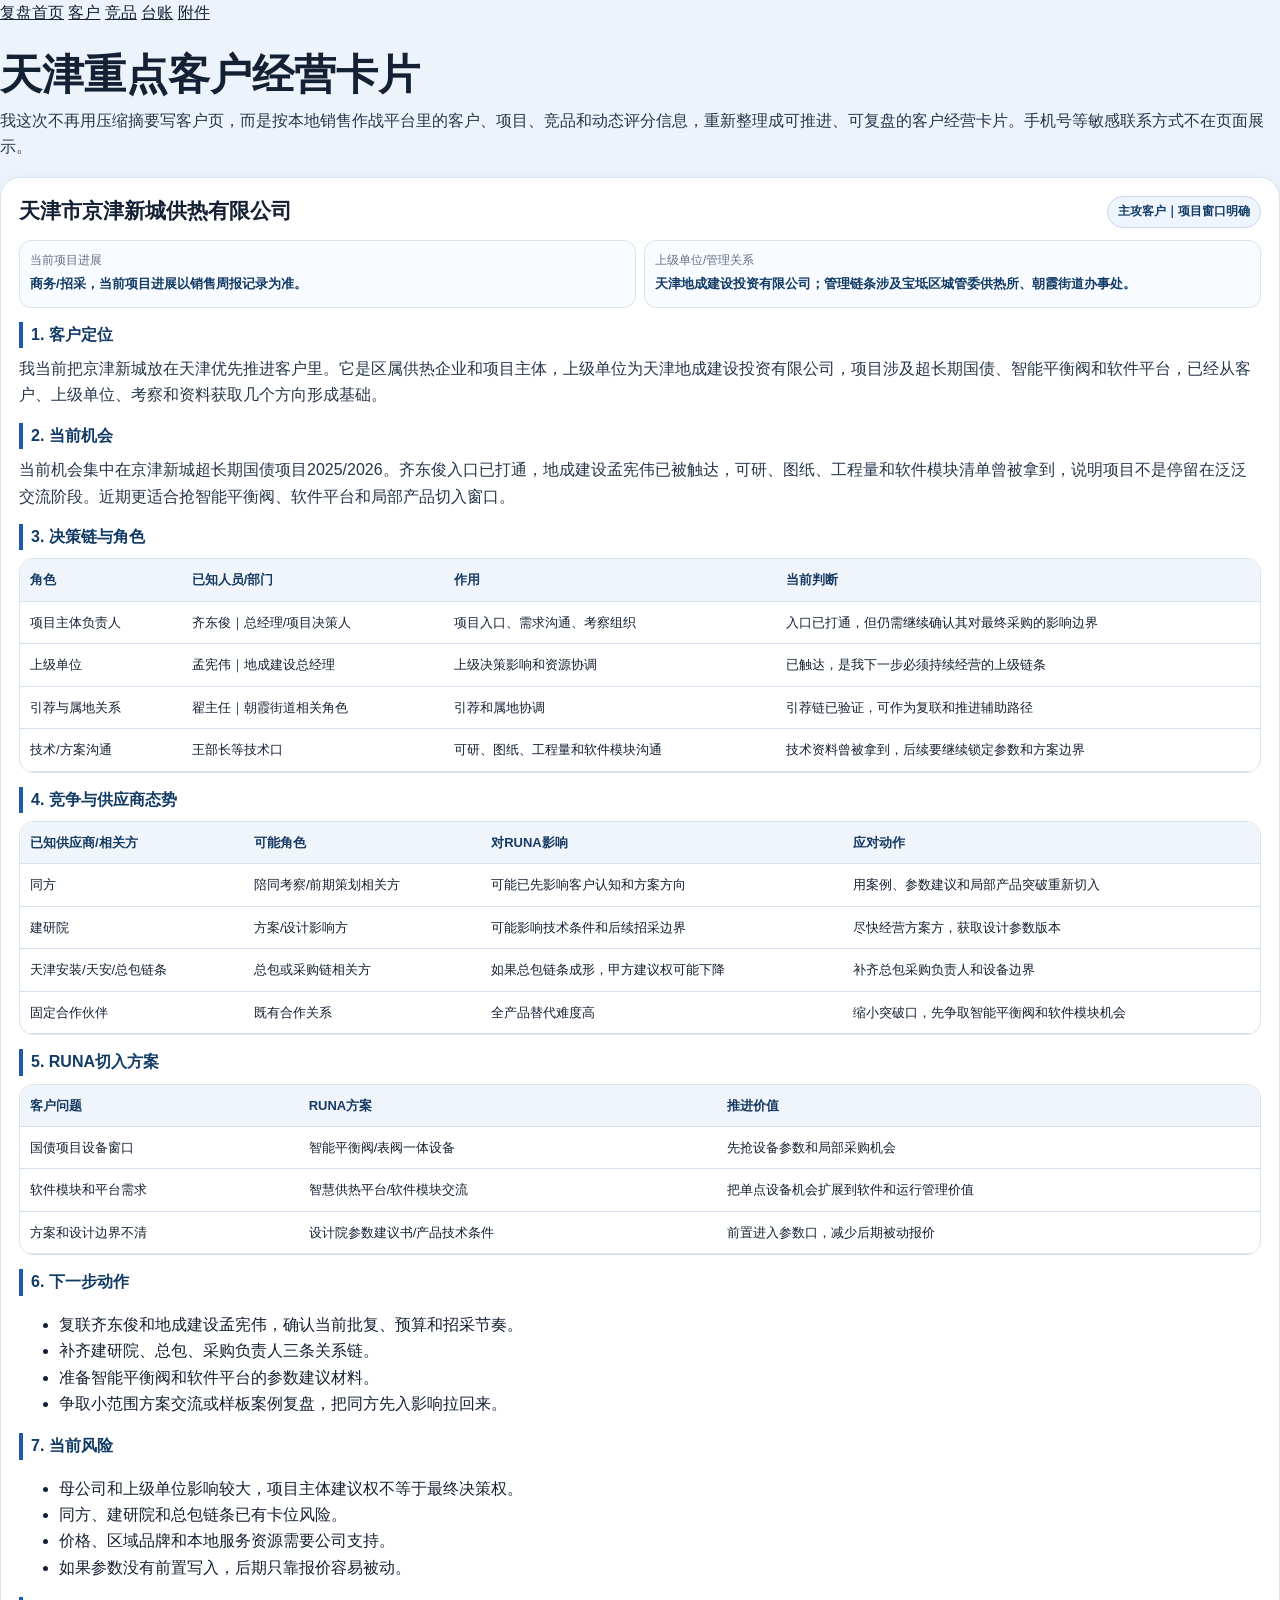
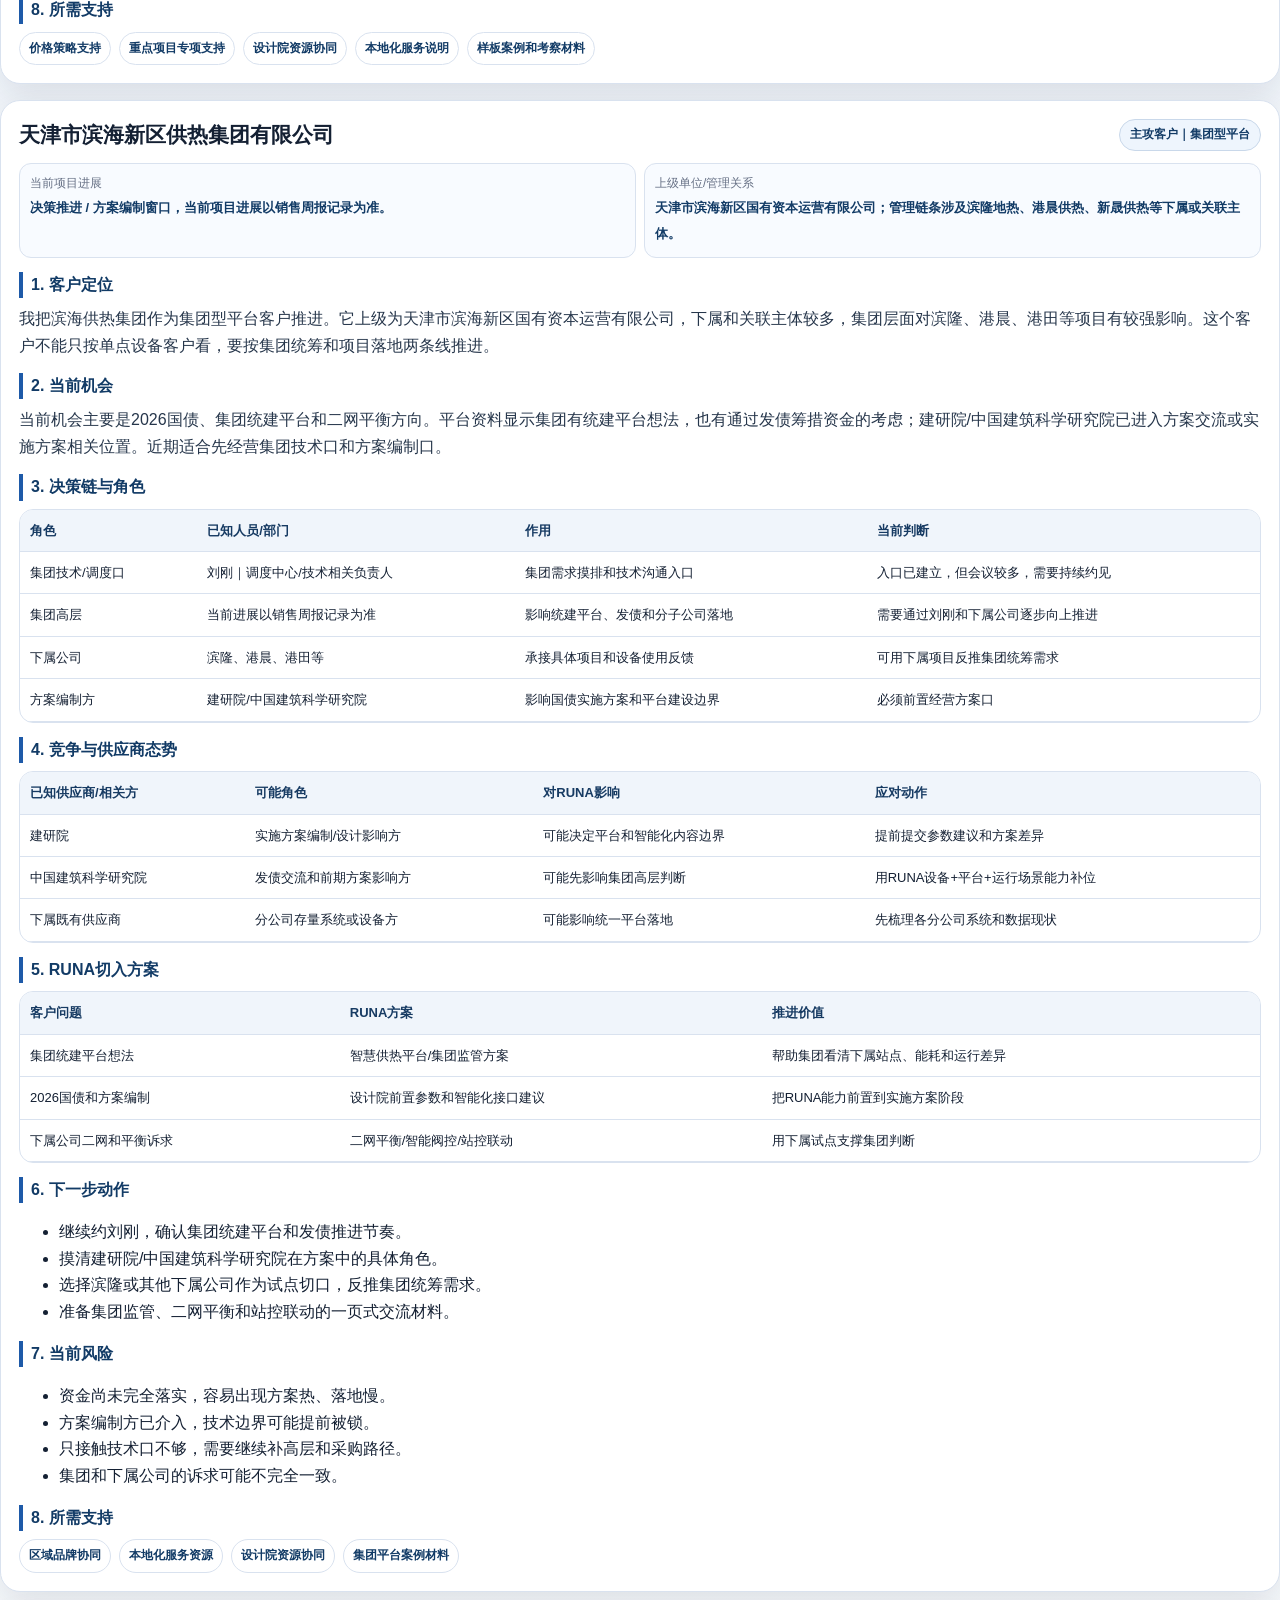
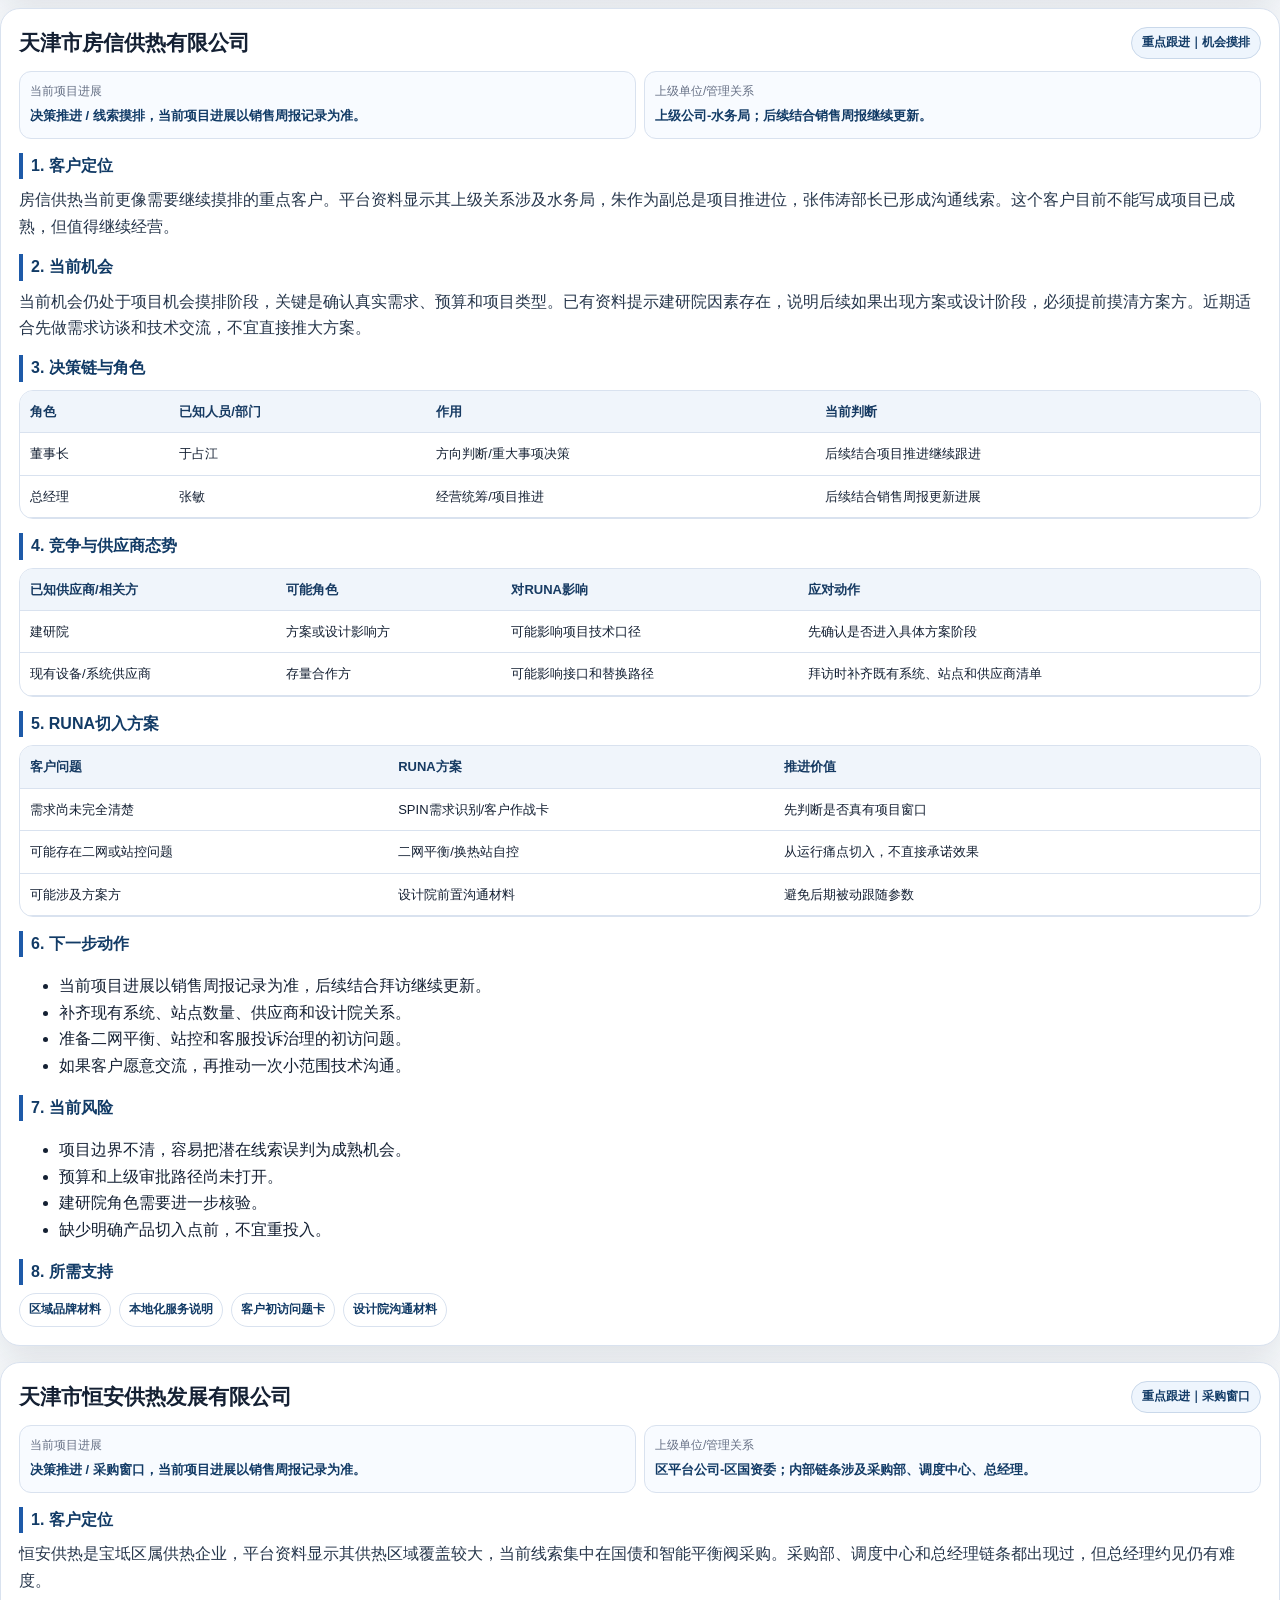
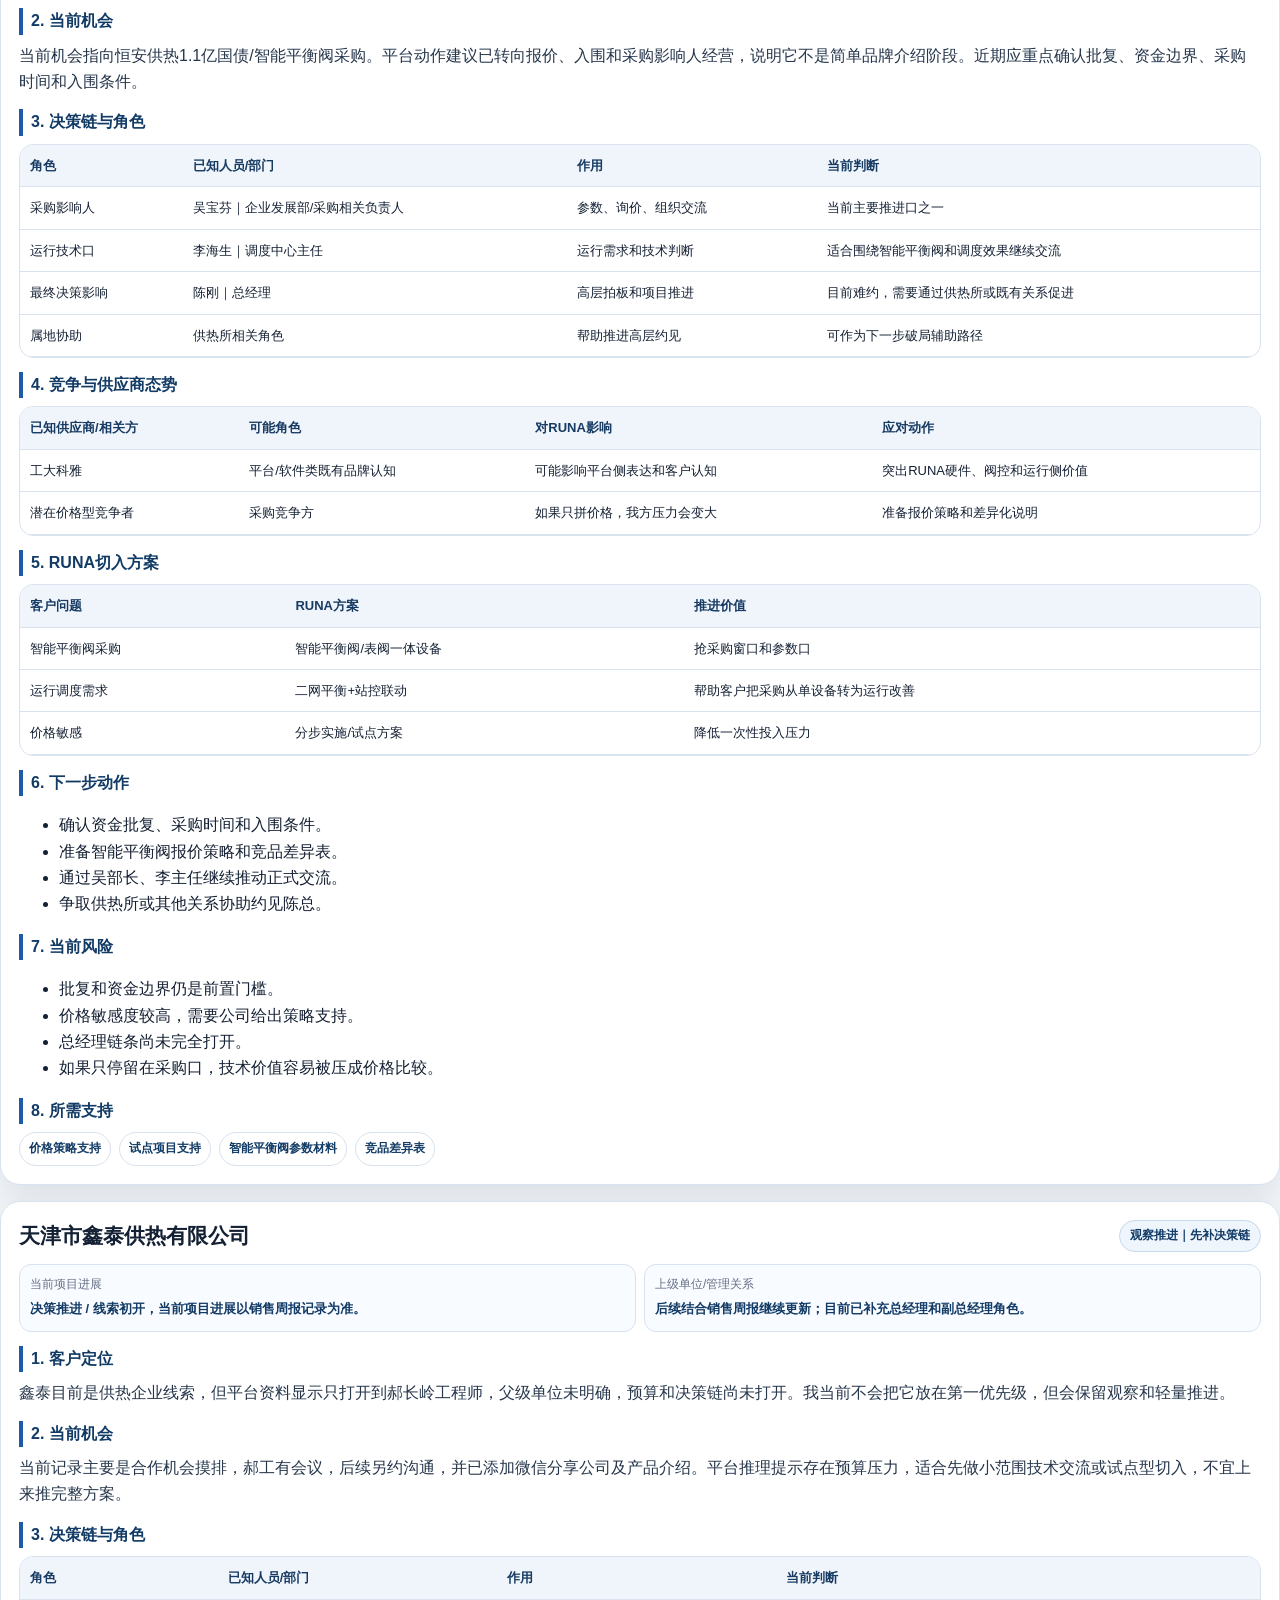
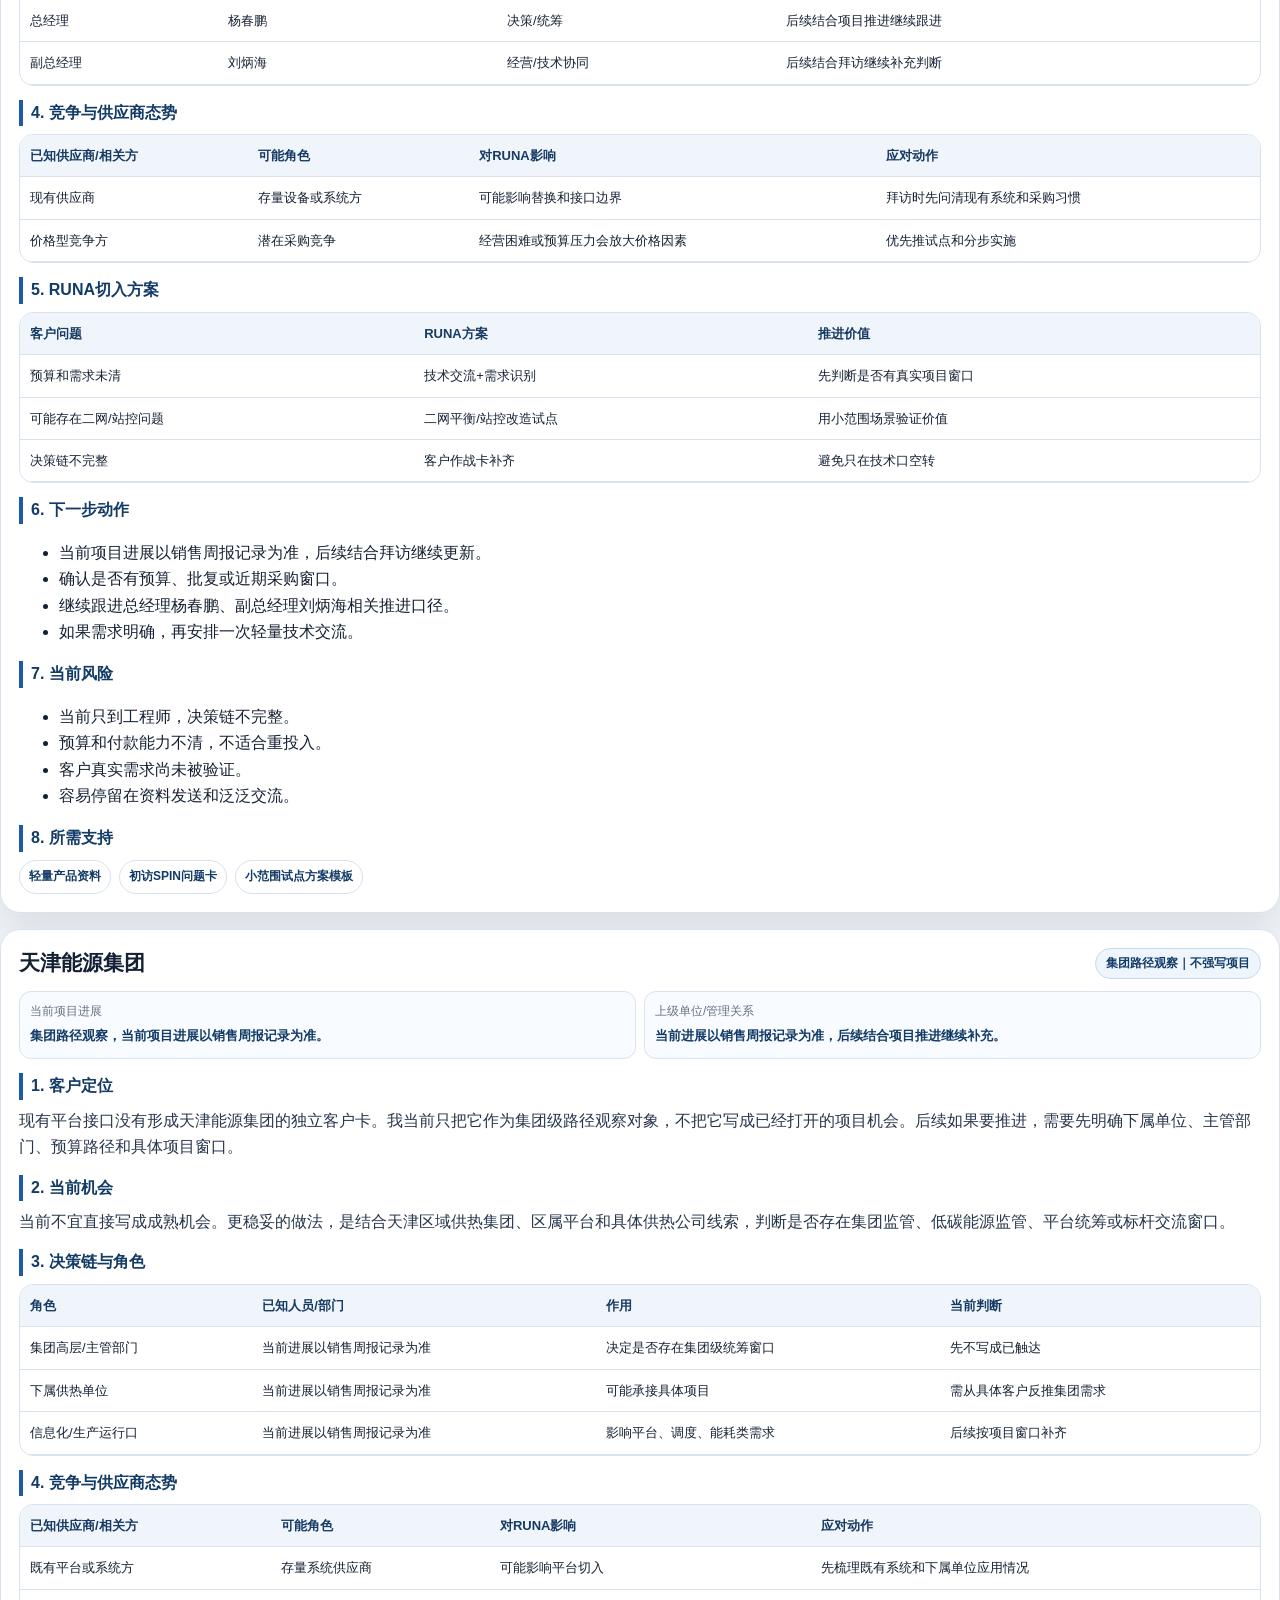
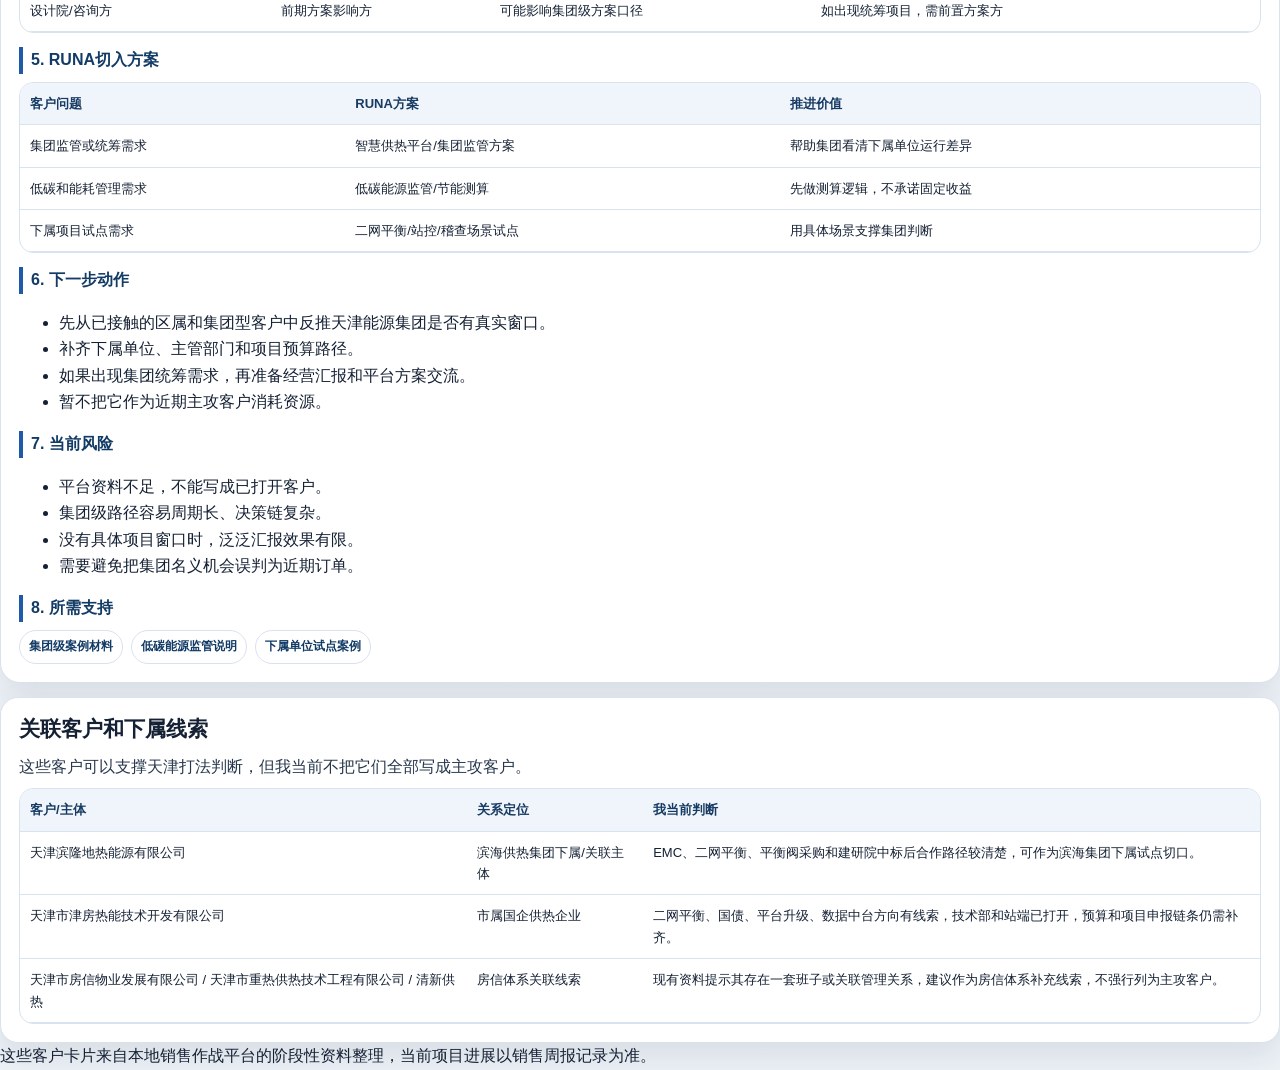
==== commit a270a51a: "Patch customer page roles and sales weekly progress wording" ====
--- a/pages/customers.html
+++ b/pages/customers.html
@@ -26,7 +26,7 @@
   <header class="page-head"><h1>天津重点客户经营卡片</h1><p>我这次不再用压缩摘要写客户页，而是按本地销售作战平台里的客户、项目、竞品和动态评分信息，重新整理成可推进、可复盘的客户经营卡片。手机号等敏感联系方式不在页面展示。</p></header>
   <section class="customer-card">
     <div class="customer-head"><h2>天津市京津新城供热有限公司</h2><span class="badge">主攻客户｜项目窗口明确</span></div>
-    <div class="meta-grid"><div><span>当前推进阶段</span><b>商务/招采</b></div><div><span>上级单位/管理关系</span><b>天津地成建设投资有限公司；管理链条涉及宝坻区城管委供热所、朝霞街道办事处。</b></div></div>
+    <div class="meta-grid"><div><span>当前项目进展</span><b>商务/招采，当前项目进展以销售周报记录为准。</b></div><div><span>上级单位/管理关系</span><b>天津地成建设投资有限公司；管理链条涉及宝坻区城管委供热所、朝霞街道办事处。</b></div></div>
     <div class="block"><h3>1. 客户定位</h3><p>我当前把京津新城放在天津优先推进客户里。它是区属供热企业和项目主体，上级单位为天津地成建设投资有限公司，项目涉及超长期国债、智能平衡阀和软件平台，已经从客户、上级单位、考察和资料获取几个方向形成基础。</p></div>
     <div class="block"><h3>2. 当前机会</h3><p>当前机会集中在京津新城超长期国债项目2025/2026。齐东俊入口已打通，地成建设孟宪伟已被触达，可研、图纸、工程量和软件模块清单曾被拿到，说明项目不是停留在泛泛交流阶段。近期更适合抢智能平衡阀、软件平台和局部产品切入窗口。</p></div>
     <div class="block"><h3>3. 决策链与角色</h3><div class="table-wrap"><table><thead><tr><th>角色</th><th>已知人员/部门</th><th>作用</th><th>当前判断</th></tr></thead><tbody><tr><td>项目主体负责人</td><td>齐东俊｜总经理/项目决策人</td><td>项目入口、需求沟通、考察组织</td><td>入口已打通，但仍需继续确认其对最终采购的影响边界</td></tr><tr><td>上级单位</td><td>孟宪伟｜地成建设总经理</td><td>上级决策影响和资源协调</td><td>已触达，是我下一步必须持续经营的上级链条</td></tr><tr><td>引荐与属地关系</td><td>翟主任｜朝霞街道相关角色</td><td>引荐和属地协调</td><td>引荐链已验证，可作为复联和推进辅助路径</td></tr><tr><td>技术/方案沟通</td><td>王部长等技术口</td><td>可研、图纸、工程量和软件模块沟通</td><td>技术资料曾被拿到，后续要继续锁定参数和方案边界</td></tr></tbody></table></div></div>
@@ -38,10 +38,10 @@
   </section>
   <section class="customer-card">
     <div class="customer-head"><h2>天津市滨海新区供热集团有限公司</h2><span class="badge">主攻客户｜集团型平台</span></div>
-    <div class="meta-grid"><div><span>当前推进阶段</span><b>决策推进 / 方案编制窗口</b></div><div><span>上级单位/管理关系</span><b>天津市滨海新区国有资本运营有限公司；管理链条涉及滨隆地热、港晨供热、新晟供热等下属或关联主体。</b></div></div>
+    <div class="meta-grid"><div><span>当前项目进展</span><b>决策推进 / 方案编制窗口，当前项目进展以销售周报记录为准。</b></div><div><span>上级单位/管理关系</span><b>天津市滨海新区国有资本运营有限公司；管理链条涉及滨隆地热、港晨供热、新晟供热等下属或关联主体。</b></div></div>
     <div class="block"><h3>1. 客户定位</h3><p>我把滨海供热集团作为集团型平台客户推进。它上级为天津市滨海新区国有资本运营有限公司，下属和关联主体较多，集团层面对滨隆、港晨、港田等项目有较强影响。这个客户不能只按单点设备客户看，要按集团统筹和项目落地两条线推进。</p></div>
     <div class="block"><h3>2. 当前机会</h3><p>当前机会主要是2026国债、集团统建平台和二网平衡方向。平台资料显示集团有统建平台想法，也有通过发债筹措资金的考虑；建研院/中国建筑科学研究院已进入方案交流或实施方案相关位置。近期适合先经营集团技术口和方案编制口。</p></div>
-    <div class="block"><h3>3. 决策链与角色</h3><div class="table-wrap"><table><thead><tr><th>角色</th><th>已知人员/部门</th><th>作用</th><th>当前判断</th></tr></thead><tbody><tr><td>集团技术/调度口</td><td>刘刚｜调度中心/技术相关负责人</td><td>集团需求摸排和技术沟通入口</td><td>入口已建立，但会议较多，需要持续约见</td></tr><tr><td>集团高层</td><td>平台资料暂未补齐，后续结合拜访继续完善</td><td>影响统建平台、发债和分子公司落地</td><td>需要通过刘刚和下属公司逐步向上推进</td></tr><tr><td>下属公司</td><td>滨隆、港晨、港田等</td><td>承接具体项目和设备使用反馈</td><td>可用下属项目反推集团统筹需求</td></tr><tr><td>方案编制方</td><td>建研院/中国建筑科学研究院</td><td>影响国债实施方案和平台建设边界</td><td>必须前置经营方案口</td></tr></tbody></table></div></div>
+    <div class="block"><h3>3. 决策链与角色</h3><div class="table-wrap"><table><thead><tr><th>角色</th><th>已知人员/部门</th><th>作用</th><th>当前判断</th></tr></thead><tbody><tr><td>集团技术/调度口</td><td>刘刚｜调度中心/技术相关负责人</td><td>集团需求摸排和技术沟通入口</td><td>入口已建立，但会议较多，需要持续约见</td></tr><tr><td>集团高层</td><td>当前进展以销售周报记录为准</td><td>影响统建平台、发债和分子公司落地</td><td>需要通过刘刚和下属公司逐步向上推进</td></tr><tr><td>下属公司</td><td>滨隆、港晨、港田等</td><td>承接具体项目和设备使用反馈</td><td>可用下属项目反推集团统筹需求</td></tr><tr><td>方案编制方</td><td>建研院/中国建筑科学研究院</td><td>影响国债实施方案和平台建设边界</td><td>必须前置经营方案口</td></tr></tbody></table></div></div>
     <div class="block"><h3>4. 竞争与供应商态势</h3><div class="table-wrap"><table><thead><tr><th>已知供应商/相关方</th><th>可能角色</th><th>对RUNA影响</th><th>应对动作</th></tr></thead><tbody><tr><td>建研院</td><td>实施方案编制/设计影响方</td><td>可能决定平台和智能化内容边界</td><td>提前提交参数建议和方案差异</td></tr><tr><td>中国建筑科学研究院</td><td>发债交流和前期方案影响方</td><td>可能先影响集团高层判断</td><td>用RUNA设备+平台+运行场景能力补位</td></tr><tr><td>下属既有供应商</td><td>分公司存量系统或设备方</td><td>可能影响统一平台落地</td><td>先梳理各分公司系统和数据现状</td></tr></tbody></table></div></div>
     <div class="block"><h3>5. RUNA切入方案</h3><div class="table-wrap"><table><thead><tr><th>客户问题</th><th>RUNA方案</th><th>推进价值</th></tr></thead><tbody><tr><td>集团统建平台想法</td><td>智慧供热平台/集团监管方案</td><td>帮助集团看清下属站点、能耗和运行差异</td></tr><tr><td>2026国债和方案编制</td><td>设计院前置参数和智能化接口建议</td><td>把RUNA能力前置到实施方案阶段</td></tr><tr><td>下属公司二网和平衡诉求</td><td>二网平衡/智能阀控/站控联动</td><td>用下属试点支撑集团判断</td></tr></tbody></table></div></div>
     <div class="block"><h3>6. 下一步动作</h3><ul class="clean-list"><li>继续约刘刚，确认集团统建平台和发债推进节奏。</li><li>摸清建研院/中国建筑科学研究院在方案中的具体角色。</li><li>选择滨隆或其他下属公司作为试点切口，反推集团统筹需求。</li><li>准备集团监管、二网平衡和站控联动的一页式交流材料。</li></ul></div>
@@ -50,19 +50,19 @@
   </section>
   <section class="customer-card">
     <div class="customer-head"><h2>天津市房信供热有限公司</h2><span class="badge">重点跟进｜机会摸排</span></div>
-    <div class="meta-grid"><div><span>当前推进阶段</span><b>决策推进 / 线索摸排</b></div><div><span>上级单位/管理关系</span><b>上级公司-水务局；具体管理关系后续结合拜访继续完善。</b></div></div>
+    <div class="meta-grid"><div><span>当前项目进展</span><b>决策推进 / 线索摸排，当前项目进展以销售周报记录为准。</b></div><div><span>上级单位/管理关系</span><b>上级公司-水务局；后续结合销售周报继续更新。</b></div></div>
     <div class="block"><h3>1. 客户定位</h3><p>房信供热当前更像需要继续摸排的重点客户。平台资料显示其上级关系涉及水务局，朱作为副总是项目推进位，张伟涛部长已形成沟通线索。这个客户目前不能写成项目已成熟，但值得继续经营。</p></div>
     <div class="block"><h3>2. 当前机会</h3><p>当前机会仍处于项目机会摸排阶段，关键是确认真实需求、预算和项目类型。已有资料提示建研院因素存在，说明后续如果出现方案或设计阶段，必须提前摸清方案方。近期适合先做需求访谈和技术交流，不宜直接推大方案。</p></div>
-    <div class="block"><h3>3. 决策链与角色</h3><div class="table-wrap"><table><thead><tr><th>角色</th><th>已知人员/部门</th><th>作用</th><th>当前判断</th></tr></thead><tbody><tr><td>项目推进位</td><td>朱作为｜副总</td><td>可能影响项目推进和内部协调</td><td>需要继续约见，确认预算和项目边界</td></tr><tr><td>业务沟通口</td><td>张伟涛｜部长</td><td>客户需求搜集和客情维护</td><td>已形成沟通基础，可继续补齐现场信息</td></tr><tr><td>上级关系</td><td>水务局/上级公司</td><td>影响预算、项目审批和采购路径</td><td>平台资料暂未补齐，后续结合拜访继续完善</td></tr></tbody></table></div></div>
+    <div class="block"><h3>3. 决策链与角色</h3><div class="table-wrap"><table><thead><tr><th>角色</th><th>已知人员/部门</th><th>作用</th><th>当前判断</th></tr></thead><tbody><tr><td>董事长</td><td>于占江</td><td>方向判断/重大事项决策</td><td>后续结合项目推进继续跟进</td></tr><tr><td>总经理</td><td>张敏</td><td>经营统筹/项目推进</td><td>后续结合销售周报更新进展</td></tr></tbody></table></div></div>
     <div class="block"><h3>4. 竞争与供应商态势</h3><div class="table-wrap"><table><thead><tr><th>已知供应商/相关方</th><th>可能角色</th><th>对RUNA影响</th><th>应对动作</th></tr></thead><tbody><tr><td>建研院</td><td>方案或设计影响方</td><td>可能影响项目技术口径</td><td>先确认是否进入具体方案阶段</td></tr><tr><td>现有设备/系统供应商</td><td>存量合作方</td><td>可能影响接口和替换路径</td><td>拜访时补齐既有系统、站点和供应商清单</td></tr></tbody></table></div></div>
     <div class="block"><h3>5. RUNA切入方案</h3><div class="table-wrap"><table><thead><tr><th>客户问题</th><th>RUNA方案</th><th>推进价值</th></tr></thead><tbody><tr><td>需求尚未完全清楚</td><td>SPIN需求识别/客户作战卡</td><td>先判断是否真有项目窗口</td></tr><tr><td>可能存在二网或站控问题</td><td>二网平衡/换热站自控</td><td>从运行痛点切入，不直接承诺效果</td></tr><tr><td>可能涉及方案方</td><td>设计院前置沟通材料</td><td>避免后期被动跟随参数</td></tr></tbody></table></div></div>
-    <div class="block"><h3>6. 下一步动作</h3><ul class="clean-list"><li>先约朱作为副总或张伟涛部长，确认项目类型和预算口径。</li><li>补齐现有系统、站点数量、供应商和设计院关系。</li><li>准备二网平衡、站控和客服投诉治理的初访问题。</li><li>如果客户愿意交流，再推动一次小范围技术沟通。</li></ul></div>
+    <div class="block"><h3>6. 下一步动作</h3><ul class="clean-list"><li>当前项目进展以销售周报记录为准，后续结合拜访继续更新。</li><li>补齐现有系统、站点数量、供应商和设计院关系。</li><li>准备二网平衡、站控和客服投诉治理的初访问题。</li><li>如果客户愿意交流，再推动一次小范围技术沟通。</li></ul></div>
     <div class="block"><h3>7. 当前风险</h3><ul class="clean-list"><li>项目边界不清，容易把潜在线索误判为成熟机会。</li><li>预算和上级审批路径尚未打开。</li><li>建研院角色需要进一步核验。</li><li>缺少明确产品切入点前，不宜重投入。</li></ul></div>
     <div class="block"><h3>8. 所需支持</h3><div class="support-list"><span>区域品牌材料</span><span>本地化服务说明</span><span>客户初访问题卡</span><span>设计院沟通材料</span></div></div>
   </section>
   <section class="customer-card">
     <div class="customer-head"><h2>天津市恒安供热发展有限公司</h2><span class="badge">重点跟进｜采购窗口</span></div>
-    <div class="meta-grid"><div><span>当前推进阶段</span><b>决策推进 / 采购窗口</b></div><div><span>上级单位/管理关系</span><b>区平台公司-区国资委；内部链条涉及采购部、调度中心、总经理。</b></div></div>
+    <div class="meta-grid"><div><span>当前项目进展</span><b>决策推进 / 采购窗口，当前项目进展以销售周报记录为准。</b></div><div><span>上级单位/管理关系</span><b>区平台公司-区国资委；内部链条涉及采购部、调度中心、总经理。</b></div></div>
     <div class="block"><h3>1. 客户定位</h3><p>恒安供热是宝坻区属供热企业，平台资料显示其供热区域覆盖较大，当前线索集中在国债和智能平衡阀采购。采购部、调度中心和总经理链条都出现过，但总经理约见仍有难度。</p></div>
     <div class="block"><h3>2. 当前机会</h3><p>当前机会指向恒安供热1.1亿国债/智能平衡阀采购。平台动作建议已转向报价、入围和采购影响人经营，说明它不是简单品牌介绍阶段。近期应重点确认批复、资金边界、采购时间和入围条件。</p></div>
     <div class="block"><h3>3. 决策链与角色</h3><div class="table-wrap"><table><thead><tr><th>角色</th><th>已知人员/部门</th><th>作用</th><th>当前判断</th></tr></thead><tbody><tr><td>采购影响人</td><td>吴宝芬｜企业发展部/采购相关负责人</td><td>参数、询价、组织交流</td><td>当前主要推进口之一</td></tr><tr><td>运行技术口</td><td>李海生｜调度中心主任</td><td>运行需求和技术判断</td><td>适合围绕智能平衡阀和调度效果继续交流</td></tr><tr><td>最终决策影响</td><td>陈刚｜总经理</td><td>高层拍板和项目推进</td><td>目前难约，需要通过供热所或既有关系促进</td></tr><tr><td>属地协助</td><td>供热所相关角色</td><td>帮助推进高层约见</td><td>可作为下一步破局辅助路径</td></tr></tbody></table></div></div>
@@ -74,22 +74,22 @@
   </section>
   <section class="customer-card">
     <div class="customer-head"><h2>天津市鑫泰供热有限公司</h2><span class="badge">观察推进｜先补决策链</span></div>
-    <div class="meta-grid"><div><span>当前推进阶段</span><b>决策推进 / 线索初开</b></div><div><span>上级单位/管理关系</span><b>上级单位未明确；目前只到工程技术口。</b></div></div>
+    <div class="meta-grid"><div><span>当前项目进展</span><b>决策推进 / 线索初开，当前项目进展以销售周报记录为准。</b></div><div><span>上级单位/管理关系</span><b>后续结合销售周报继续更新；目前已补充总经理和副总经理角色。</b></div></div>
     <div class="block"><h3>1. 客户定位</h3><p>鑫泰目前是供热企业线索，但平台资料显示只打开到郝长岭工程师，父级单位未明确，预算和决策链尚未打开。我当前不会把它放在第一优先级，但会保留观察和轻量推进。</p></div>
     <div class="block"><h3>2. 当前机会</h3><p>当前记录主要是合作机会摸排，郝工有会议，后续另约沟通，并已添加微信分享公司及产品介绍。平台推理提示存在预算压力，适合先做小范围技术交流或试点型切入，不宜上来推完整方案。</p></div>
-    <div class="block"><h3>3. 决策链与角色</h3><div class="table-wrap"><table><thead><tr><th>角色</th><th>已知人员/部门</th><th>作用</th><th>当前判断</th></tr></thead><tbody><tr><td>技术入口</td><td>郝长岭｜工程师</td><td>技术交流和初步信息入口</td><td>已打开初步联系，但不是完整决策链</td></tr><tr><td>经营/采购口</td><td>平台资料暂未补齐，后续结合拜访继续完善</td><td>影响预算和采购</td><td>下一步必须补齐</td></tr><tr><td>高层或上级单位</td><td>平台资料暂未补齐，后续结合拜访继续完善</td><td>影响是否值得加大投入</td><td>未打开前不宜重投入</td></tr></tbody></table></div></div>
+    <div class="block"><h3>3. 决策链与角色</h3><div class="table-wrap"><table><thead><tr><th>角色</th><th>已知人员/部门</th><th>作用</th><th>当前判断</th></tr></thead><tbody><tr><td>总经理</td><td>杨春鹏</td><td>决策/统筹</td><td>后续结合项目推进继续跟进</td></tr><tr><td>副总经理</td><td>刘炳海</td><td>经营/技术协同</td><td>后续结合拜访继续补充判断</td></tr></tbody></table></div></div>
     <div class="block"><h3>4. 竞争与供应商态势</h3><div class="table-wrap"><table><thead><tr><th>已知供应商/相关方</th><th>可能角色</th><th>对RUNA影响</th><th>应对动作</th></tr></thead><tbody><tr><td>现有供应商</td><td>存量设备或系统方</td><td>可能影响替换和接口边界</td><td>拜访时先问清现有系统和采购习惯</td></tr><tr><td>价格型竞争方</td><td>潜在采购竞争</td><td>经营困难或预算压力会放大价格因素</td><td>优先推试点和分步实施</td></tr></tbody></table></div></div>
     <div class="block"><h3>5. RUNA切入方案</h3><div class="table-wrap"><table><thead><tr><th>客户问题</th><th>RUNA方案</th><th>推进价值</th></tr></thead><tbody><tr><td>预算和需求未清</td><td>技术交流+需求识别</td><td>先判断是否有真实项目窗口</td></tr><tr><td>可能存在二网/站控问题</td><td>二网平衡/站控改造试点</td><td>用小范围场景验证价值</td></tr><tr><td>决策链不完整</td><td>客户作战卡补齐</td><td>避免只在技术口空转</td></tr></tbody></table></div></div>
-    <div class="block"><h3>6. 下一步动作</h3><ul class="clean-list"><li>再次约郝长岭，补齐当前运行痛点和项目计划。</li><li>确认是否有预算、批复或近期采购窗口。</li><li>摸清高层、采购和上级单位关系。</li><li>如果需求明确，再安排一次轻量技术交流。</li></ul></div>
+    <div class="block"><h3>6. 下一步动作</h3><ul class="clean-list"><li>当前项目进展以销售周报记录为准，后续结合拜访继续更新。</li><li>确认是否有预算、批复或近期采购窗口。</li><li>继续跟进总经理杨春鹏、副总经理刘炳海相关推进口径。</li><li>如果需求明确，再安排一次轻量技术交流。</li></ul></div>
     <div class="block"><h3>7. 当前风险</h3><ul class="clean-list"><li>当前只到工程师，决策链不完整。</li><li>预算和付款能力不清，不适合重投入。</li><li>客户真实需求尚未被验证。</li><li>容易停留在资料发送和泛泛交流。</li></ul></div>
     <div class="block"><h3>8. 所需支持</h3><div class="support-list"><span>轻量产品资料</span><span>初访SPIN问题卡</span><span>小范围试点方案模板</span></div></div>
   </section>
   <section class="customer-card">
     <div class="customer-head"><h2>天津能源集团</h2><span class="badge">集团路径观察｜不强写项目</span></div>
-    <div class="meta-grid"><div><span>当前推进阶段</span><b>集团路径观察</b></div><div><span>上级单位/管理关系</span><b>平台资料暂未补齐，后续结合拜访继续完善。</b></div></div>
+    <div class="meta-grid"><div><span>当前项目进展</span><b>集团路径观察，当前项目进展以销售周报记录为准。</b></div><div><span>上级单位/管理关系</span><b>当前进展以销售周报记录为准，后续结合项目推进继续补充。</b></div></div>
     <div class="block"><h3>1. 客户定位</h3><p>现有平台接口没有形成天津能源集团的独立客户卡。我当前只把它作为集团级路径观察对象，不把它写成已经打开的项目机会。后续如果要推进，需要先明确下属单位、主管部门、预算路径和具体项目窗口。</p></div>
     <div class="block"><h3>2. 当前机会</h3><p>当前不宜直接写成成熟机会。更稳妥的做法，是结合天津区域供热集团、区属平台和具体供热公司线索，判断是否存在集团监管、低碳能源监管、平台统筹或标杆交流窗口。</p></div>
-    <div class="block"><h3>3. 决策链与角色</h3><div class="table-wrap"><table><thead><tr><th>角色</th><th>已知人员/部门</th><th>作用</th><th>当前判断</th></tr></thead><tbody><tr><td>集团高层/主管部门</td><td>平台资料暂未补齐，后续结合拜访继续完善</td><td>决定是否存在集团级统筹窗口</td><td>先不写成已触达</td></tr><tr><td>下属供热单位</td><td>平台资料暂未补齐，后续结合拜访继续完善</td><td>可能承接具体项目</td><td>需从具体客户反推集团需求</td></tr><tr><td>信息化/生产运行口</td><td>平台资料暂未补齐，后续结合拜访继续完善</td><td>影响平台、调度、能耗类需求</td><td>后续按项目窗口补齐</td></tr></tbody></table></div></div>
+    <div class="block"><h3>3. 决策链与角色</h3><div class="table-wrap"><table><thead><tr><th>角色</th><th>已知人员/部门</th><th>作用</th><th>当前判断</th></tr></thead><tbody><tr><td>集团高层/主管部门</td><td>当前进展以销售周报记录为准</td><td>决定是否存在集团级统筹窗口</td><td>先不写成已触达</td></tr><tr><td>下属供热单位</td><td>当前进展以销售周报记录为准</td><td>可能承接具体项目</td><td>需从具体客户反推集团需求</td></tr><tr><td>信息化/生产运行口</td><td>当前进展以销售周报记录为准</td><td>影响平台、调度、能耗类需求</td><td>后续按项目窗口补齐</td></tr></tbody></table></div></div>
     <div class="block"><h3>4. 竞争与供应商态势</h3><div class="table-wrap"><table><thead><tr><th>已知供应商/相关方</th><th>可能角色</th><th>对RUNA影响</th><th>应对动作</th></tr></thead><tbody><tr><td>既有平台或系统方</td><td>存量系统供应商</td><td>可能影响平台切入</td><td>先梳理既有系统和下属单位应用情况</td></tr><tr><td>设计院/咨询方</td><td>前期方案影响方</td><td>可能影响集团级方案口径</td><td>如出现统筹项目，需前置方案方</td></tr></tbody></table></div></div>
     <div class="block"><h3>5. RUNA切入方案</h3><div class="table-wrap"><table><thead><tr><th>客户问题</th><th>RUNA方案</th><th>推进价值</th></tr></thead><tbody><tr><td>集团监管或统筹需求</td><td>智慧供热平台/集团监管方案</td><td>帮助集团看清下属单位运行差异</td></tr><tr><td>低碳和能耗管理需求</td><td>低碳能源监管/节能测算</td><td>先做测算逻辑，不承诺固定收益</td></tr><tr><td>下属项目试点需求</td><td>二网平衡/站控/稽查场景试点</td><td>用具体场景支撑集团判断</td></tr></tbody></table></div></div>
     <div class="block"><h3>6. 下一步动作</h3><ul class="clean-list"><li>先从已接触的区属和集团型客户中反推天津能源集团是否有真实窗口。</li><li>补齐下属单位、主管部门和项目预算路径。</li><li>如果出现集团统筹需求，再准备经营汇报和平台方案交流。</li><li>暂不把它作为近期主攻客户消耗资源。</li></ul></div>
@@ -102,7 +102,7 @@
 <div class="table-wrap"><table><thead><tr><th>客户/主体</th><th>关系定位</th><th>我当前判断</th></tr></thead><tbody><tr><td>天津滨隆地热能源有限公司</td><td>滨海供热集团下属/关联主体</td><td>EMC、二网平衡、平衡阀采购和建研院中标后合作路径较清楚，可作为滨海集团下属试点切口。</td></tr><tr><td>天津市津房热能技术开发有限公司</td><td>市属国企供热企业</td><td>二网平衡、国债、平台升级、数据中台方向有线索，技术部和站端已打开，预算和项目申报链条仍需补齐。</td></tr><tr><td>天津市房信物业发展有限公司 / 天津市重热供热技术工程有限公司 / 清新供热</td><td>房信体系关联线索</td><td>现有资料提示其存在一套班子或关联管理关系，建议作为房信体系补充线索，不强行列为主攻客户。</td></tr></tbody></table></div>  </section>
 </main>
 <button class="to-top" aria-label="返回顶部">↑</button>
-<footer class="footer">这些客户卡片来自本地销售作战平台的阶段性资料整理，后续结合拜访继续完善。</footer>
+<footer class="footer">这些客户卡片来自本地销售作战平台的阶段性资料整理，当前项目进展以销售周报记录为准。</footer>
 <script src="../assets/app.js"></script>
 </body>
 </html>
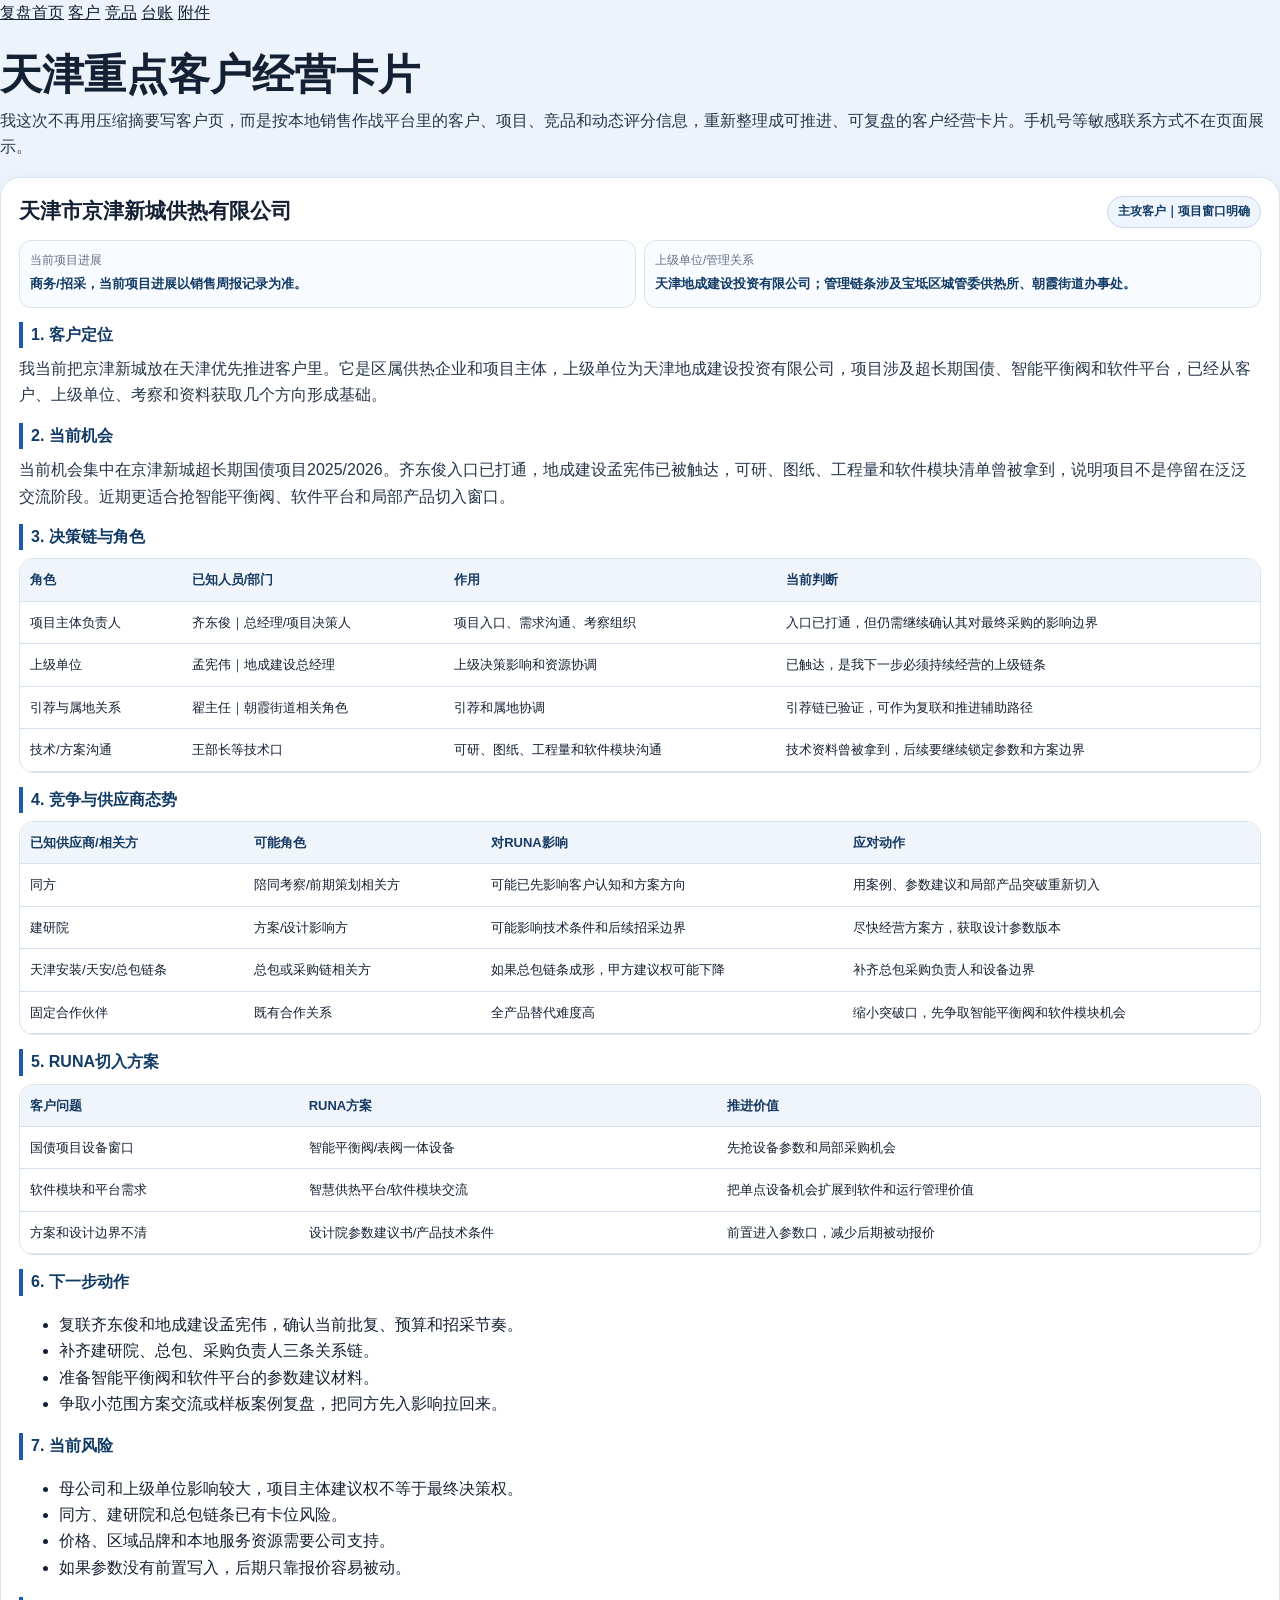
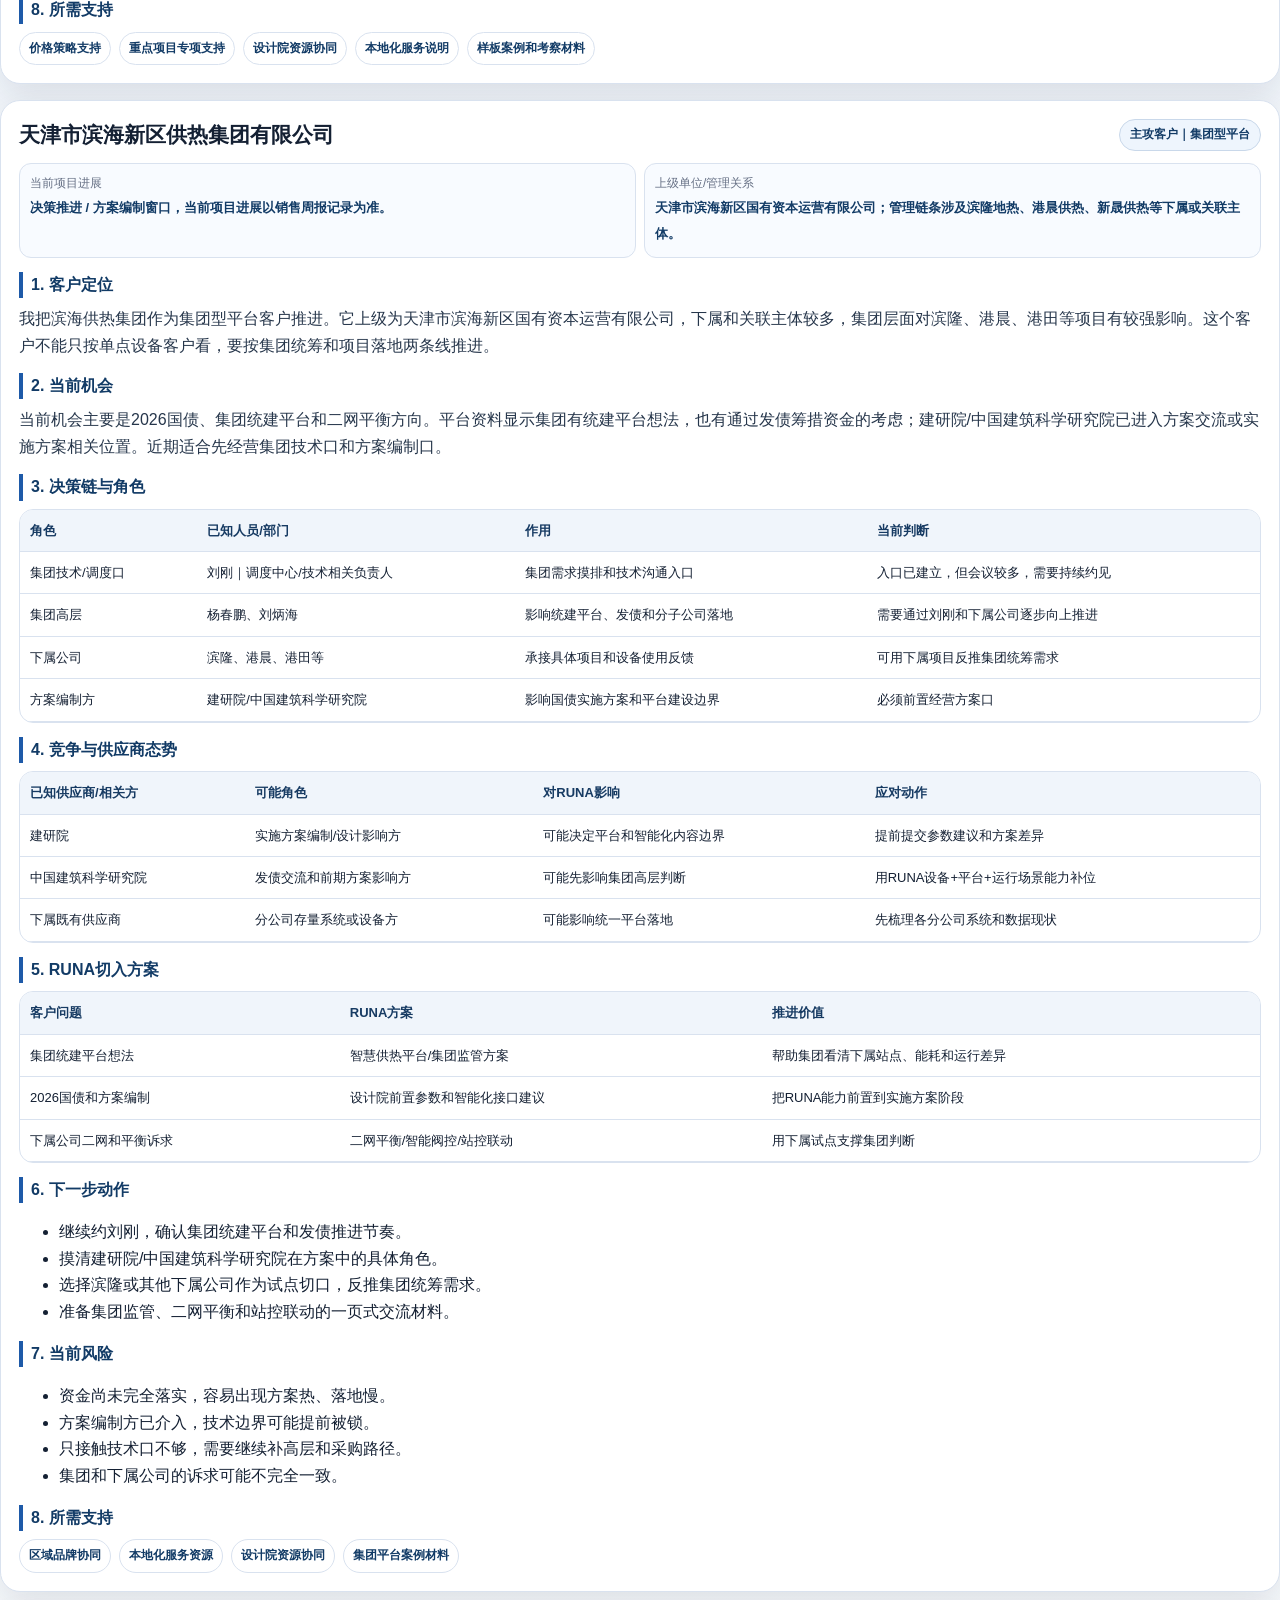
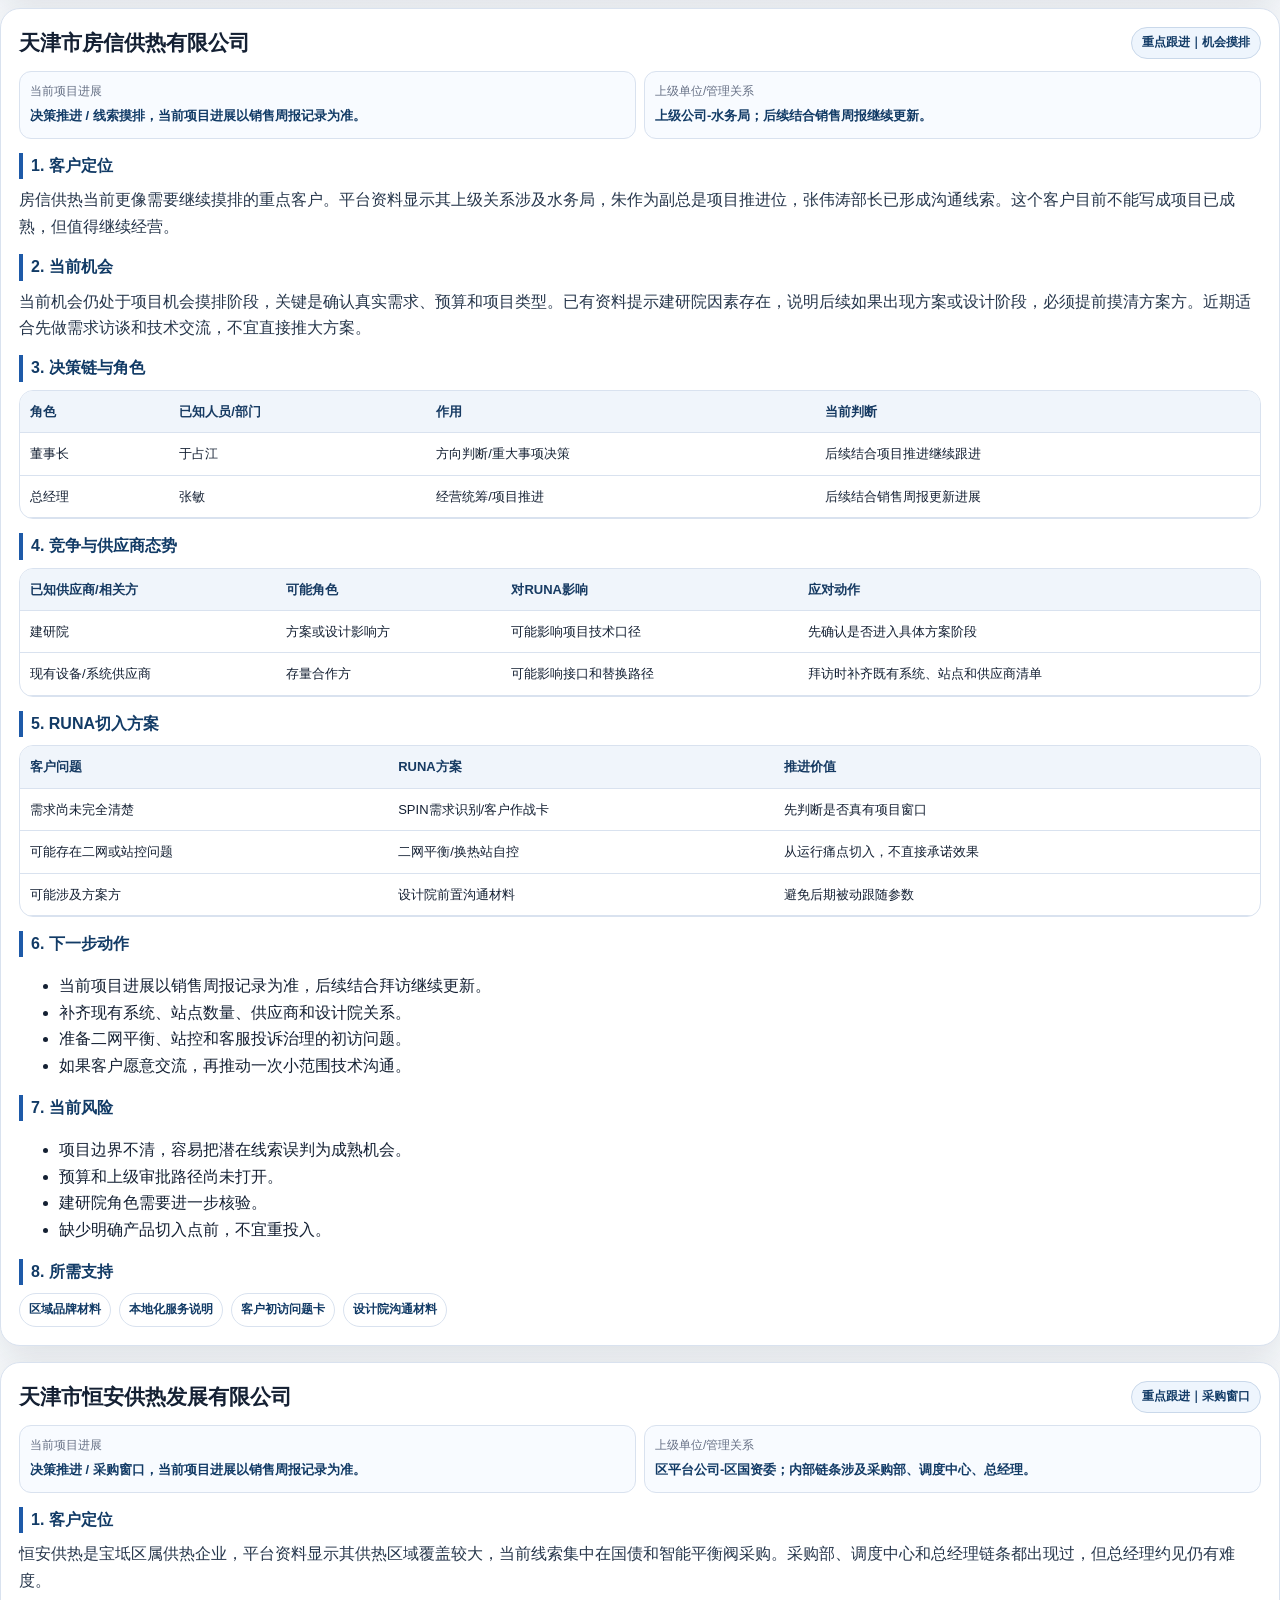
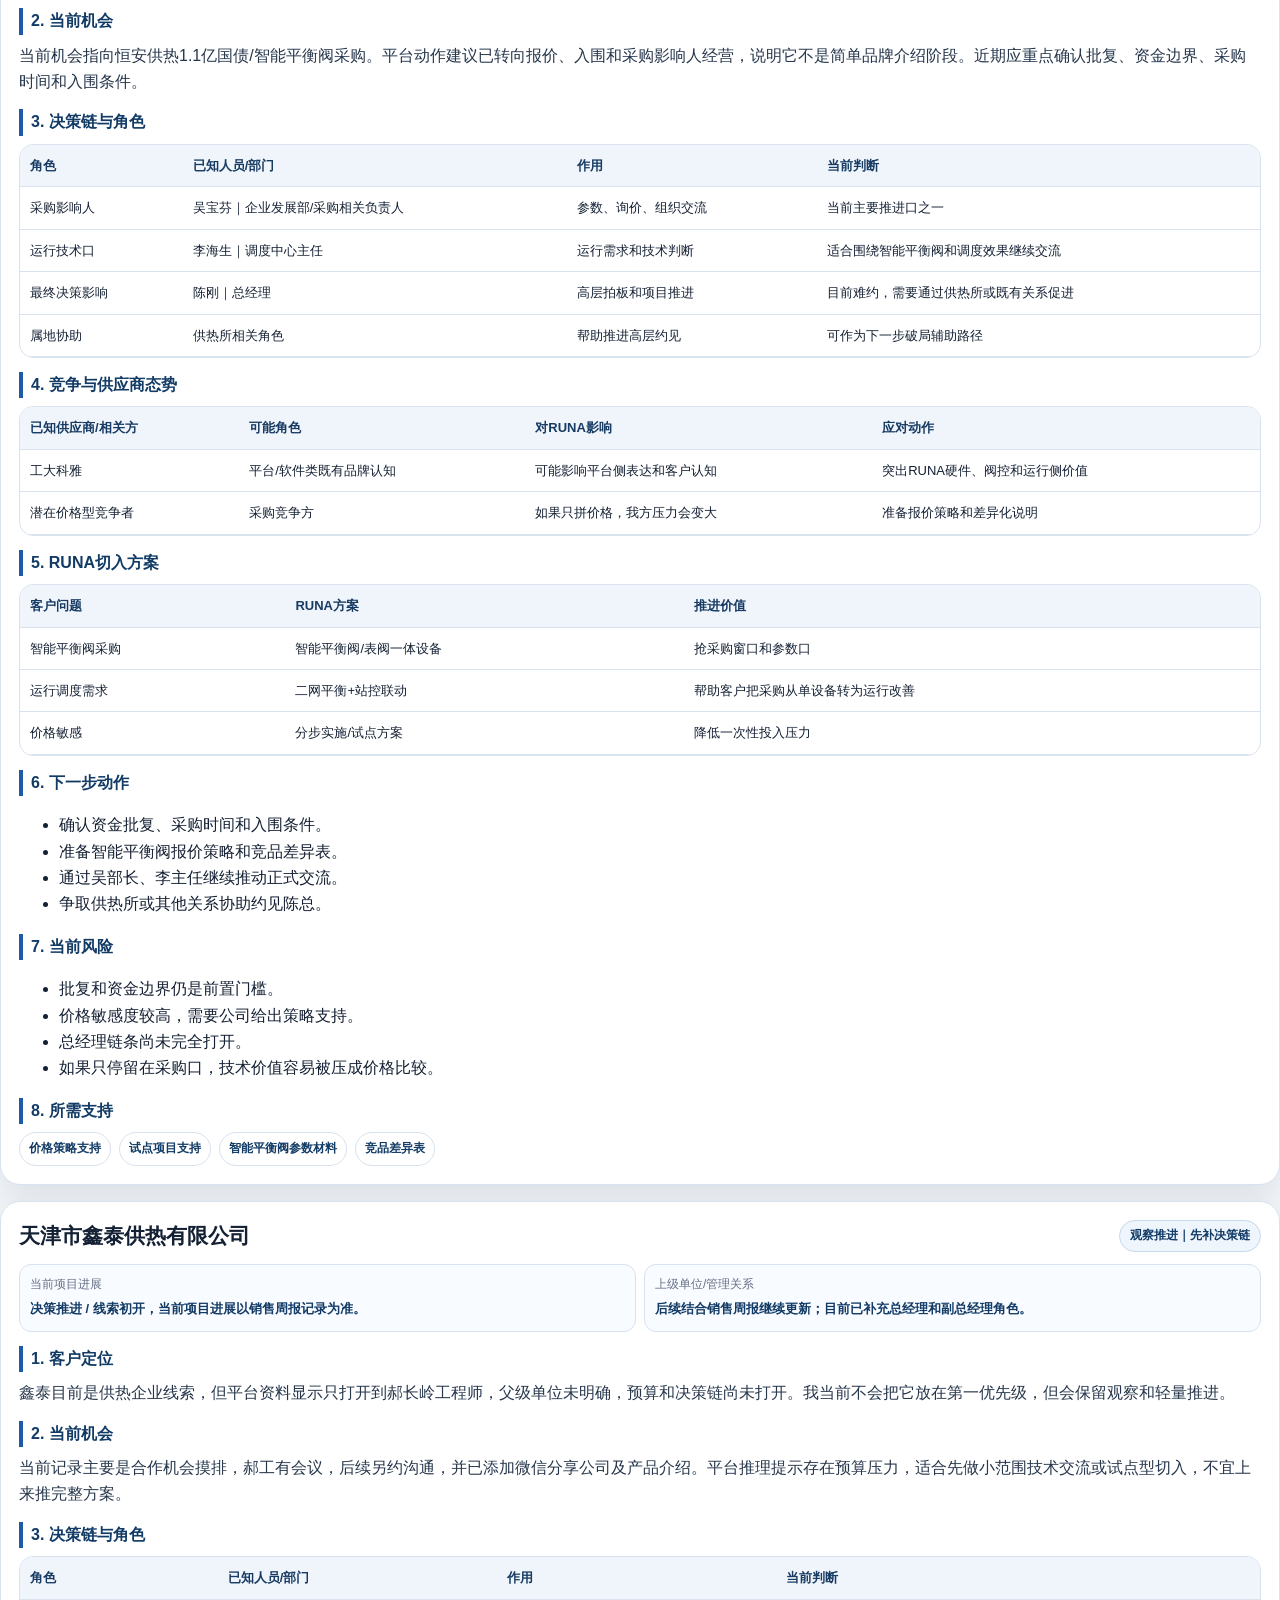
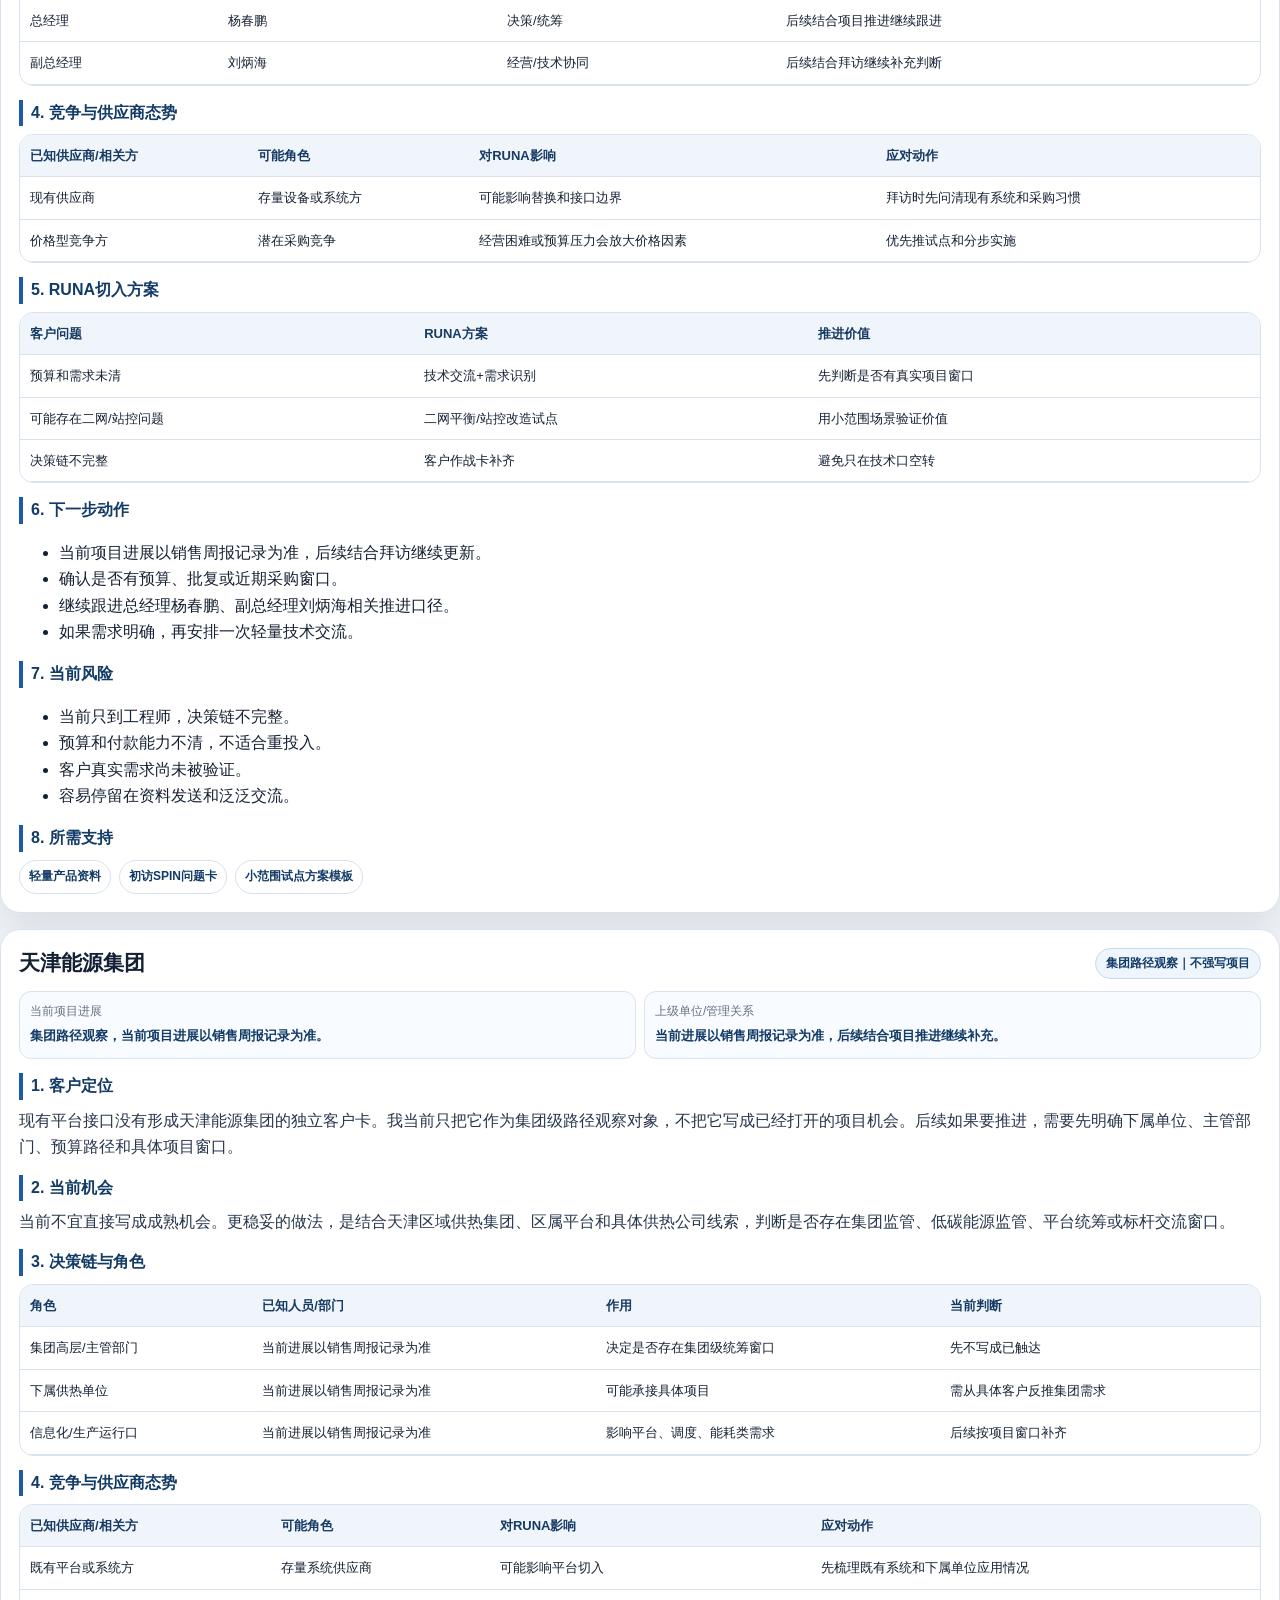
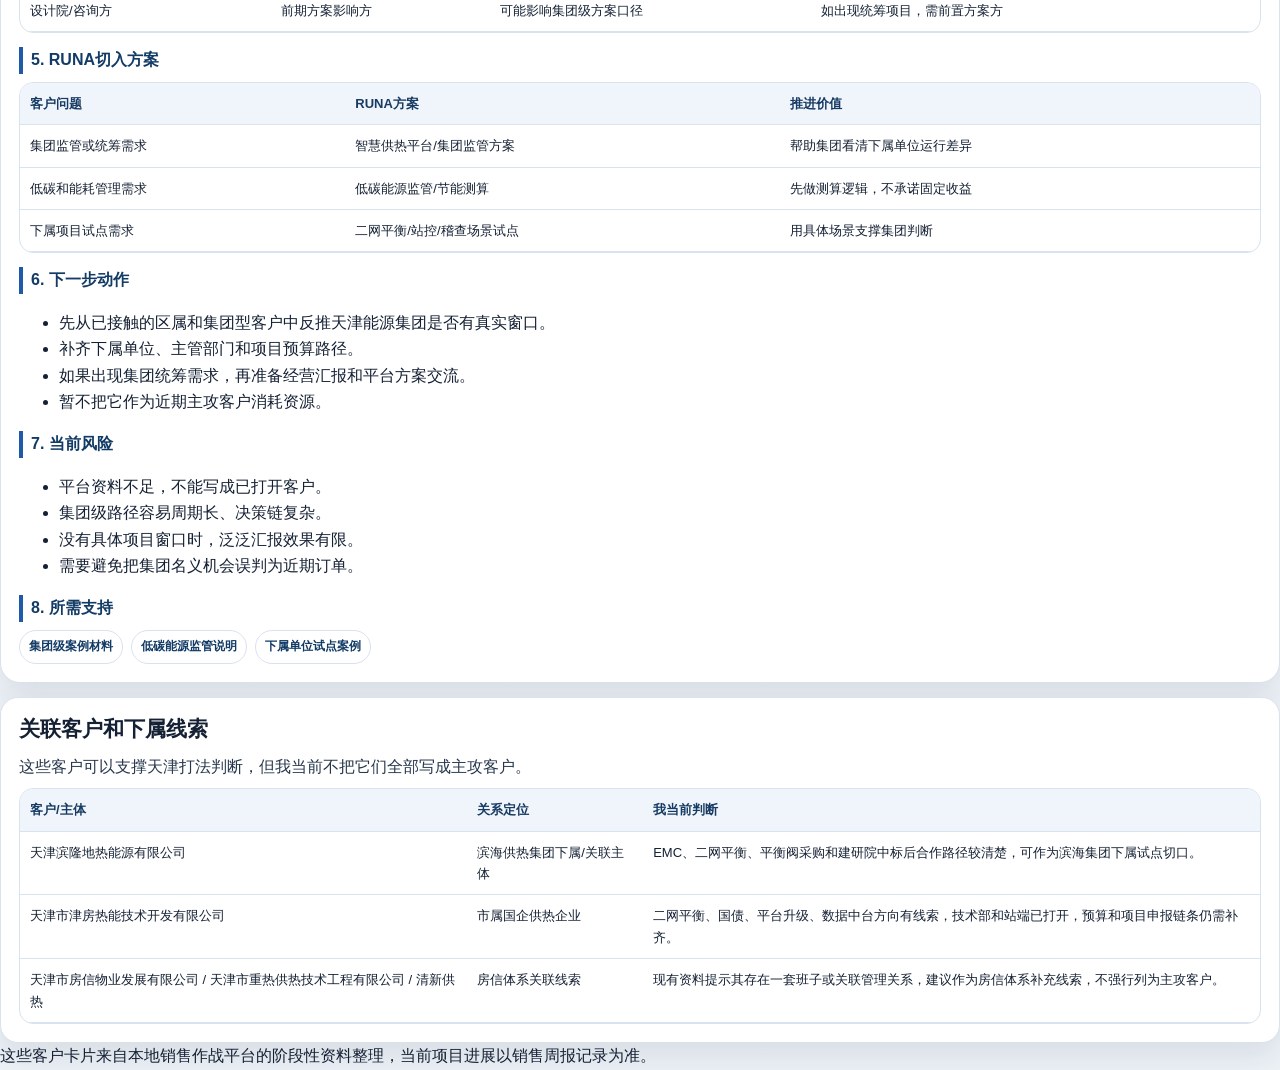
==== commit 5f2505de: "Fix Bin Hai customer senior role names" ====
--- a/pages/customers.html
+++ b/pages/customers.html
@@ -41,7 +41,7 @@
     <div class="meta-grid"><div><span>当前项目进展</span><b>决策推进 / 方案编制窗口，当前项目进展以销售周报记录为准。</b></div><div><span>上级单位/管理关系</span><b>天津市滨海新区国有资本运营有限公司；管理链条涉及滨隆地热、港晨供热、新晟供热等下属或关联主体。</b></div></div>
     <div class="block"><h3>1. 客户定位</h3><p>我把滨海供热集团作为集团型平台客户推进。它上级为天津市滨海新区国有资本运营有限公司，下属和关联主体较多，集团层面对滨隆、港晨、港田等项目有较强影响。这个客户不能只按单点设备客户看，要按集团统筹和项目落地两条线推进。</p></div>
     <div class="block"><h3>2. 当前机会</h3><p>当前机会主要是2026国债、集团统建平台和二网平衡方向。平台资料显示集团有统建平台想法，也有通过发债筹措资金的考虑；建研院/中国建筑科学研究院已进入方案交流或实施方案相关位置。近期适合先经营集团技术口和方案编制口。</p></div>
-    <div class="block"><h3>3. 决策链与角色</h3><div class="table-wrap"><table><thead><tr><th>角色</th><th>已知人员/部门</th><th>作用</th><th>当前判断</th></tr></thead><tbody><tr><td>集团技术/调度口</td><td>刘刚｜调度中心/技术相关负责人</td><td>集团需求摸排和技术沟通入口</td><td>入口已建立，但会议较多，需要持续约见</td></tr><tr><td>集团高层</td><td>当前进展以销售周报记录为准</td><td>影响统建平台、发债和分子公司落地</td><td>需要通过刘刚和下属公司逐步向上推进</td></tr><tr><td>下属公司</td><td>滨隆、港晨、港田等</td><td>承接具体项目和设备使用反馈</td><td>可用下属项目反推集团统筹需求</td></tr><tr><td>方案编制方</td><td>建研院/中国建筑科学研究院</td><td>影响国债实施方案和平台建设边界</td><td>必须前置经营方案口</td></tr></tbody></table></div></div>
+    <div class="block"><h3>3. 决策链与角色</h3><div class="table-wrap"><table><thead><tr><th>角色</th><th>已知人员/部门</th><th>作用</th><th>当前判断</th></tr></thead><tbody><tr><td>集团技术/调度口</td><td>刘刚｜调度中心/技术相关负责人</td><td>集团需求摸排和技术沟通入口</td><td>入口已建立，但会议较多，需要持续约见</td></tr><tr><td>集团高层</td><td>杨春鹏、刘炳海</td><td>影响统建平台、发债和分子公司落地</td><td>需要通过刘刚和下属公司逐步向上推进</td></tr><tr><td>下属公司</td><td>滨隆、港晨、港田等</td><td>承接具体项目和设备使用反馈</td><td>可用下属项目反推集团统筹需求</td></tr><tr><td>方案编制方</td><td>建研院/中国建筑科学研究院</td><td>影响国债实施方案和平台建设边界</td><td>必须前置经营方案口</td></tr></tbody></table></div></div>
     <div class="block"><h3>4. 竞争与供应商态势</h3><div class="table-wrap"><table><thead><tr><th>已知供应商/相关方</th><th>可能角色</th><th>对RUNA影响</th><th>应对动作</th></tr></thead><tbody><tr><td>建研院</td><td>实施方案编制/设计影响方</td><td>可能决定平台和智能化内容边界</td><td>提前提交参数建议和方案差异</td></tr><tr><td>中国建筑科学研究院</td><td>发债交流和前期方案影响方</td><td>可能先影响集团高层判断</td><td>用RUNA设备+平台+运行场景能力补位</td></tr><tr><td>下属既有供应商</td><td>分公司存量系统或设备方</td><td>可能影响统一平台落地</td><td>先梳理各分公司系统和数据现状</td></tr></tbody></table></div></div>
     <div class="block"><h3>5. RUNA切入方案</h3><div class="table-wrap"><table><thead><tr><th>客户问题</th><th>RUNA方案</th><th>推进价值</th></tr></thead><tbody><tr><td>集团统建平台想法</td><td>智慧供热平台/集团监管方案</td><td>帮助集团看清下属站点、能耗和运行差异</td></tr><tr><td>2026国债和方案编制</td><td>设计院前置参数和智能化接口建议</td><td>把RUNA能力前置到实施方案阶段</td></tr><tr><td>下属公司二网和平衡诉求</td><td>二网平衡/智能阀控/站控联动</td><td>用下属试点支撑集团判断</td></tr></tbody></table></div></div>
     <div class="block"><h3>6. 下一步动作</h3><ul class="clean-list"><li>继续约刘刚，确认集团统建平台和发债推进节奏。</li><li>摸清建研院/中国建筑科学研究院在方案中的具体角色。</li><li>选择滨隆或其他下属公司作为试点切口，反推集团统筹需求。</li><li>准备集团监管、二网平衡和站控联动的一页式交流材料。</li></ul></div>
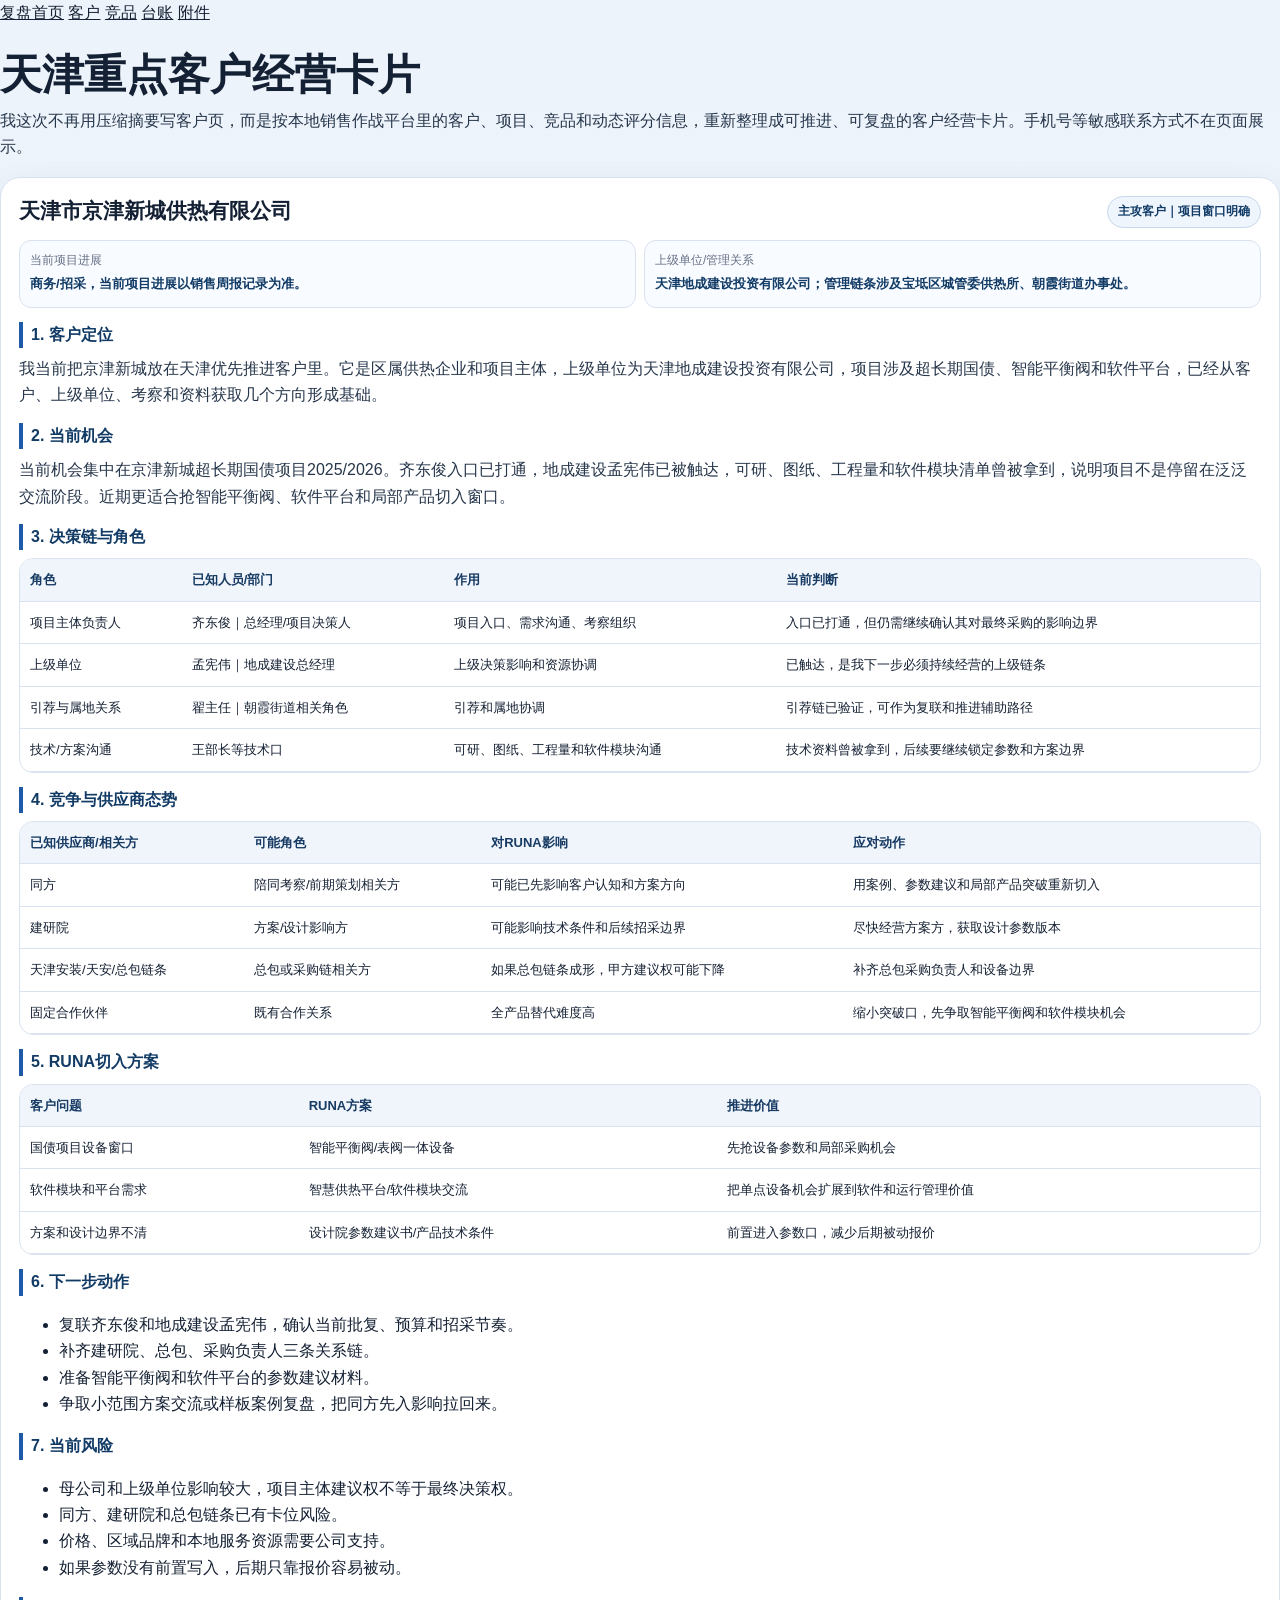
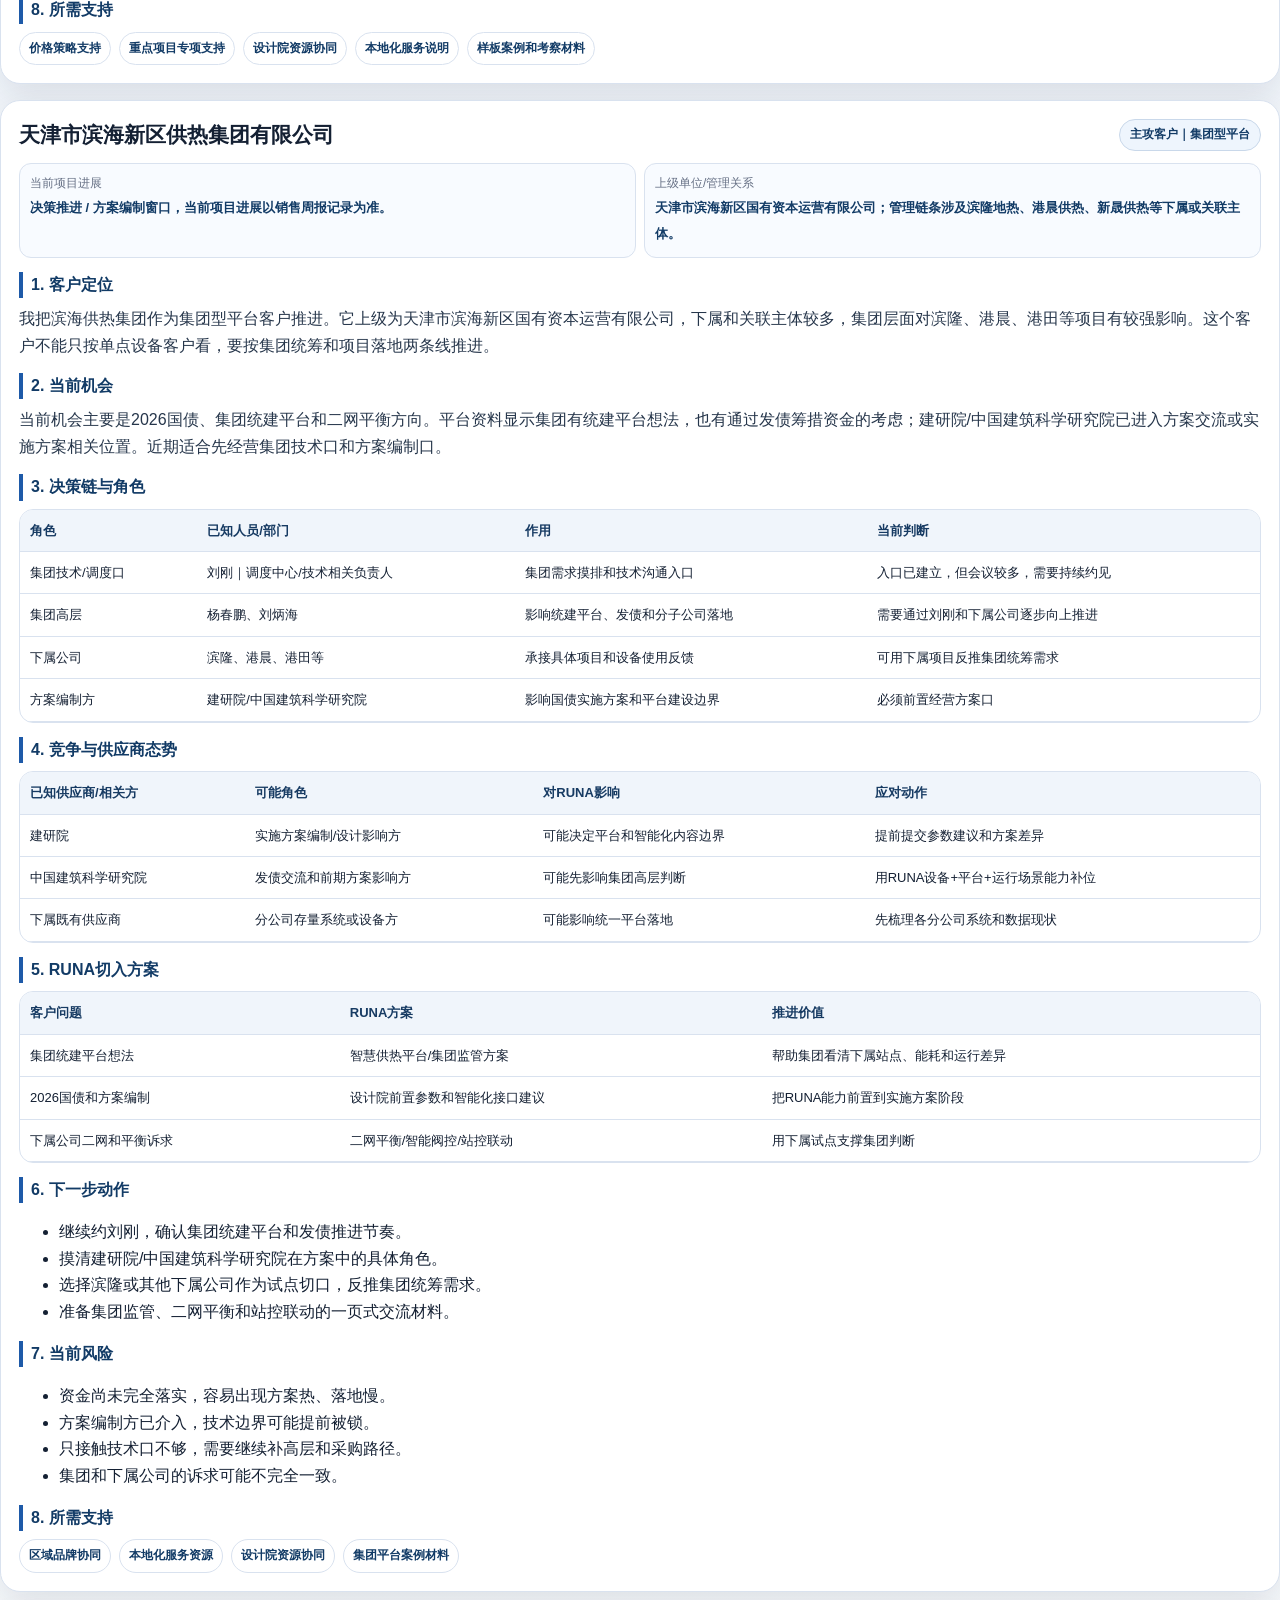
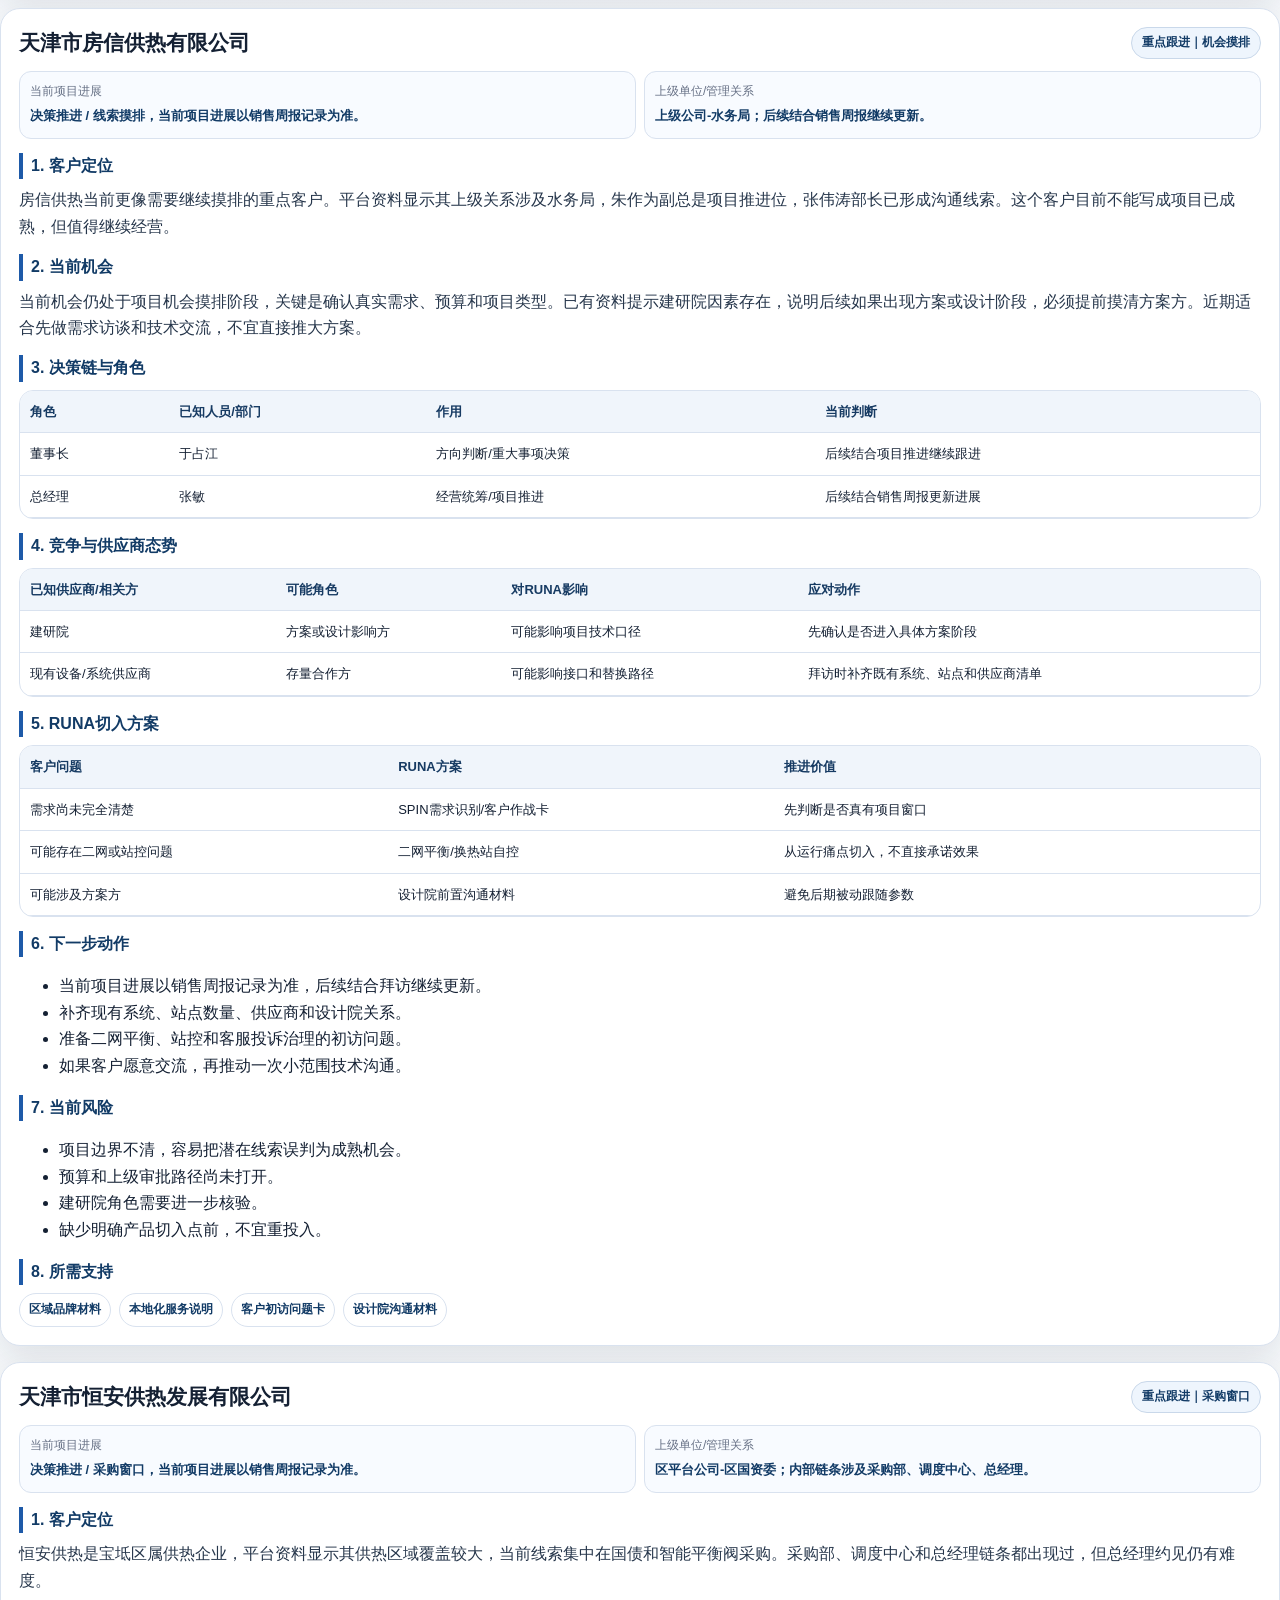
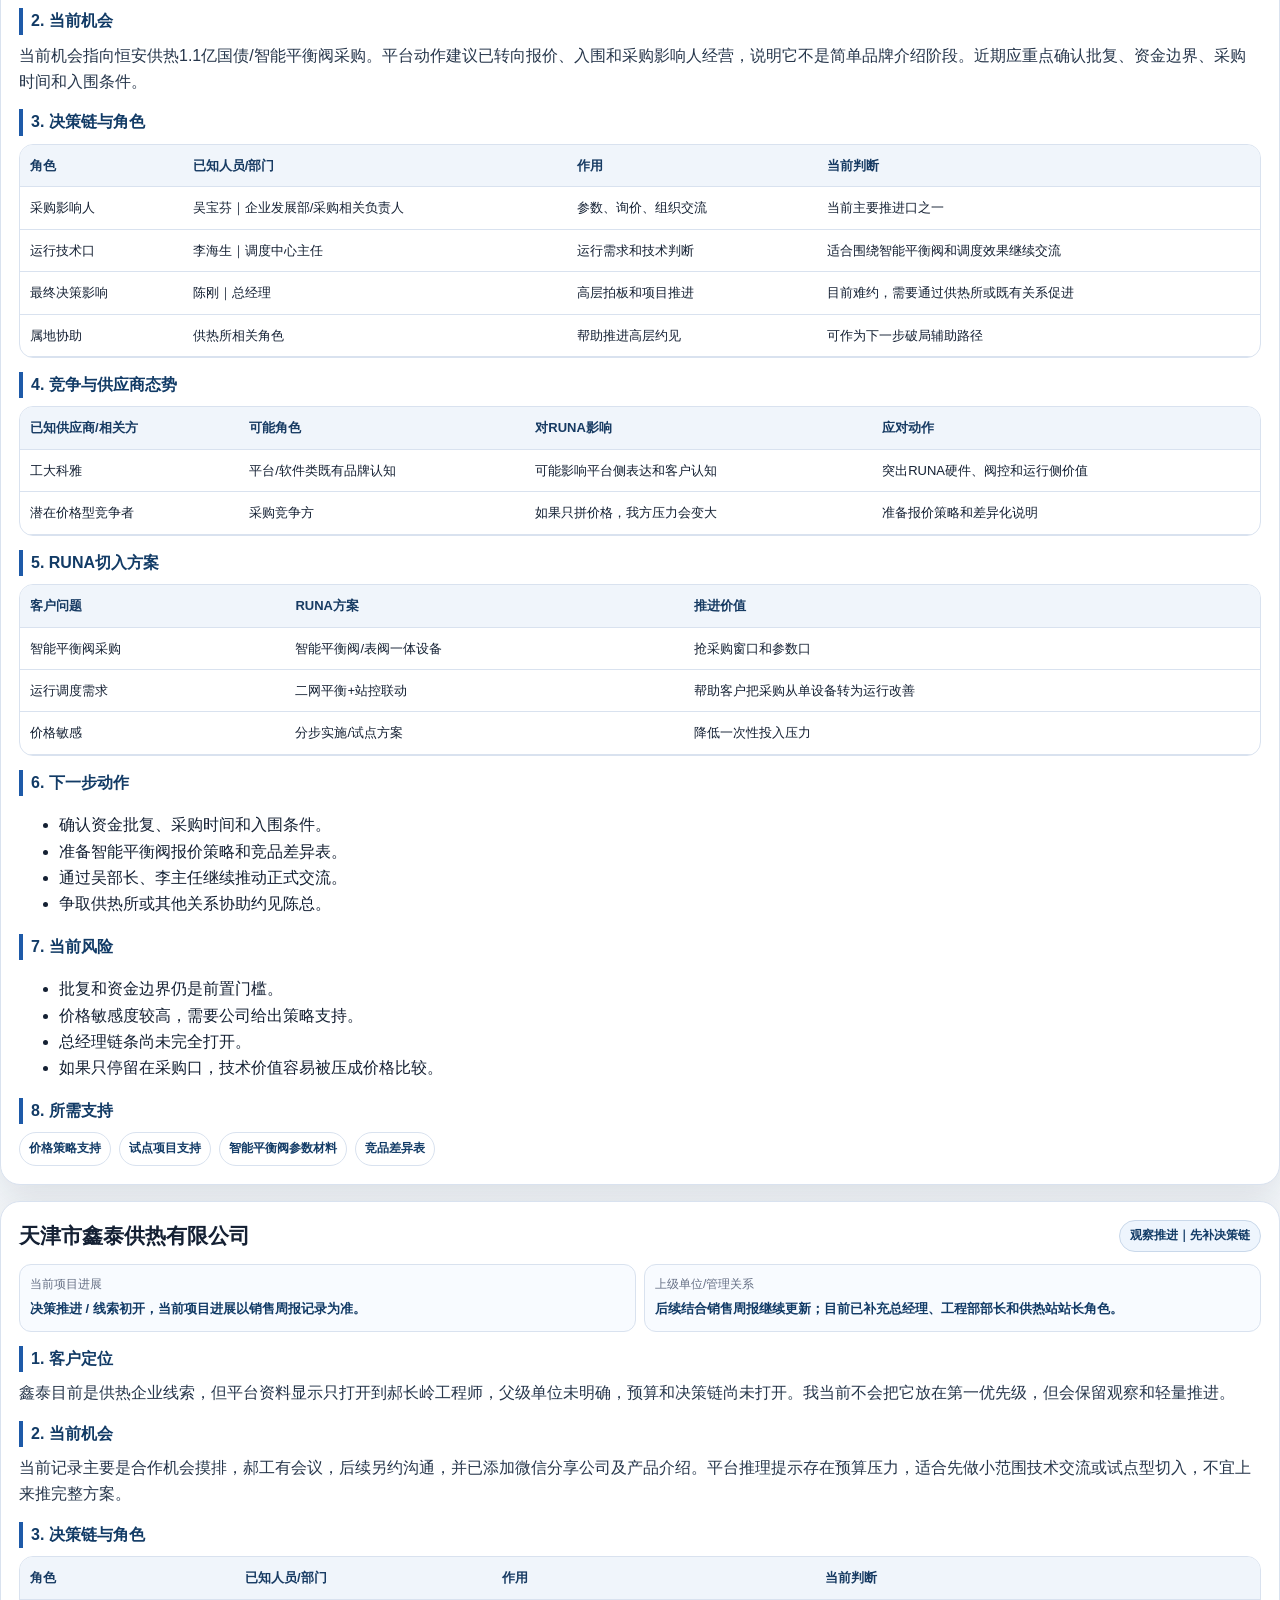
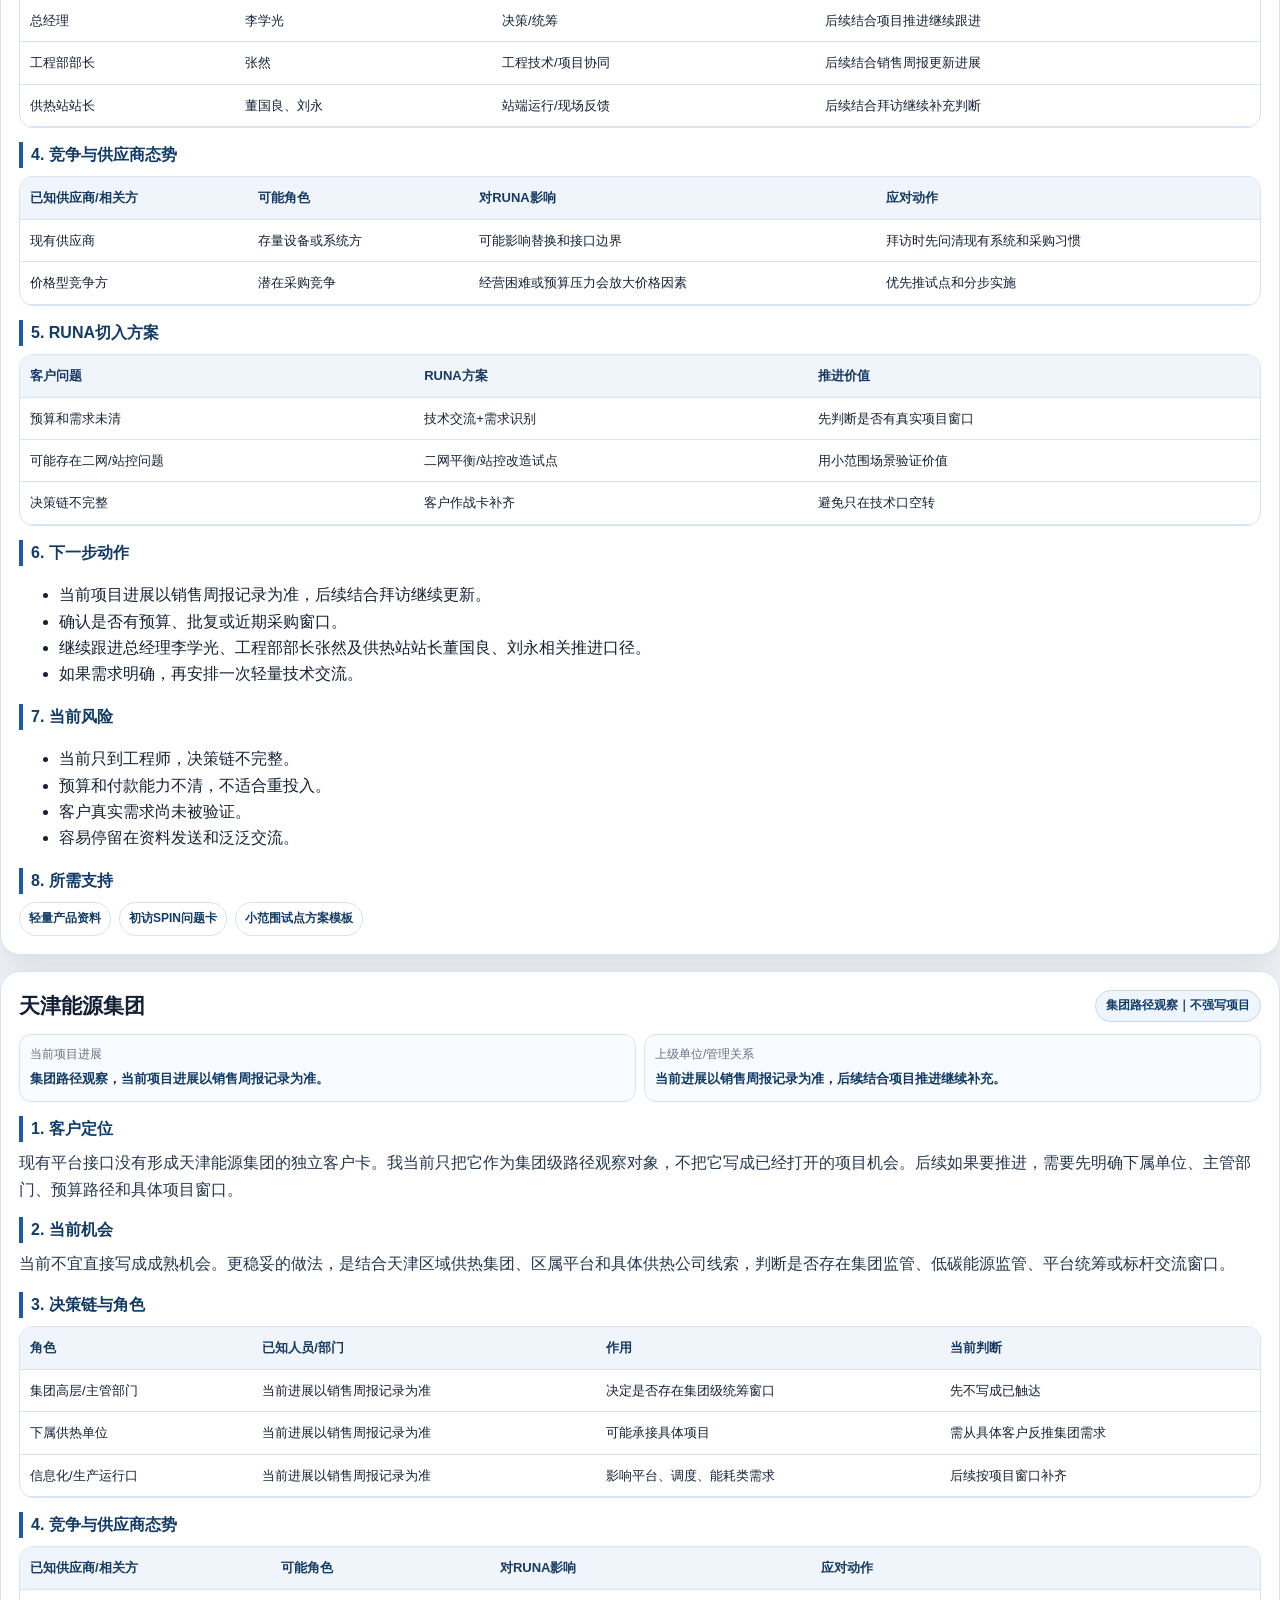
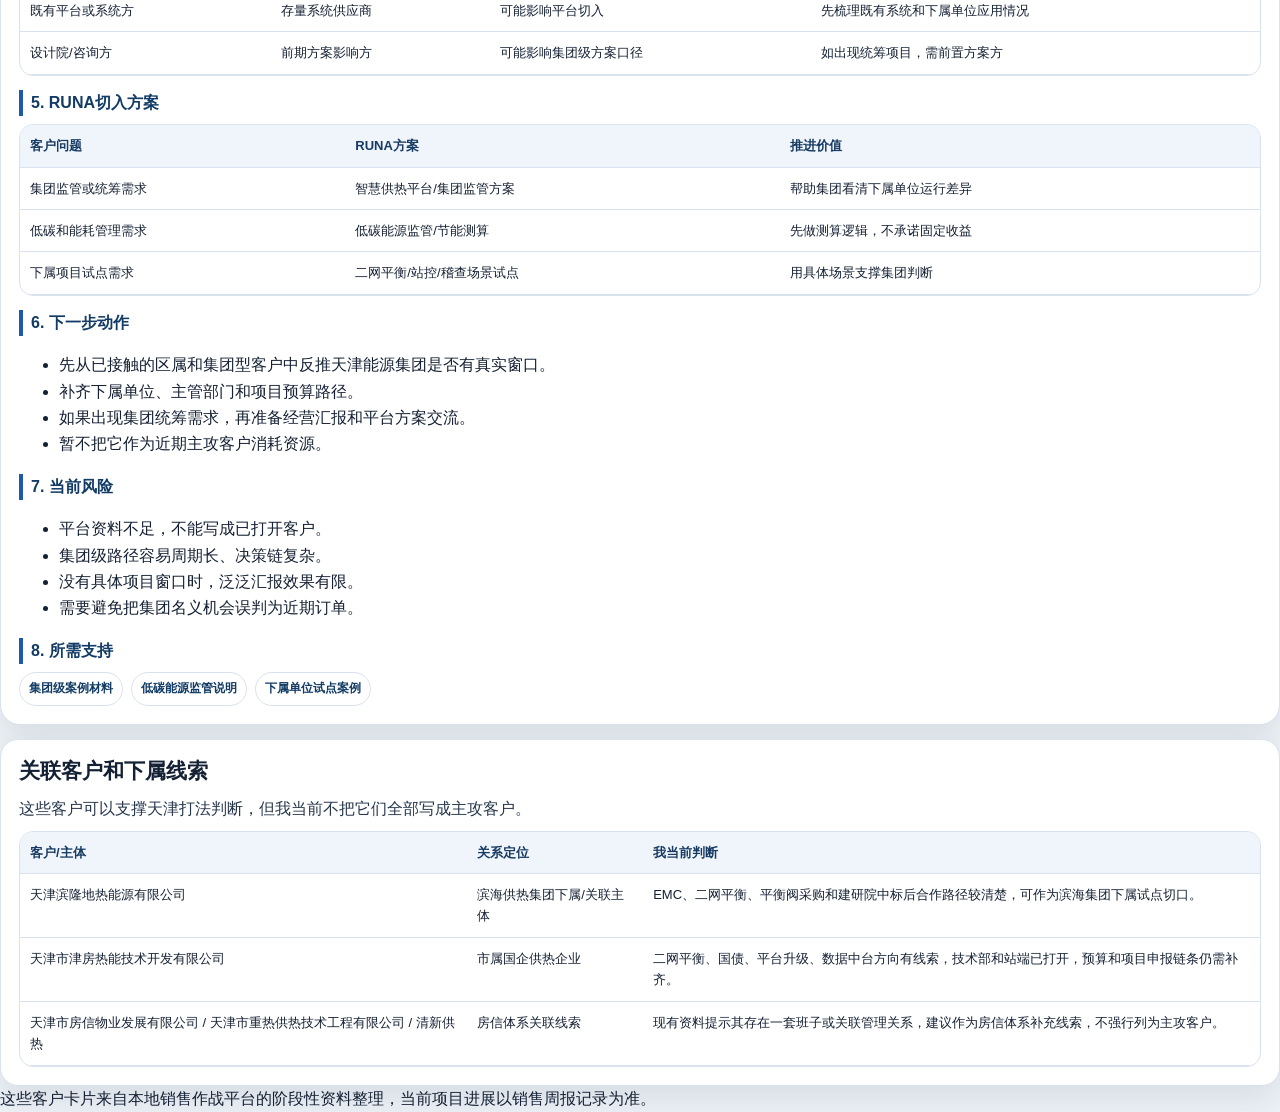
==== commit 29c45ebc: "Update Xintai customer role names" ====
--- a/pages/customers.html
+++ b/pages/customers.html
@@ -74,13 +74,13 @@
   </section>
   <section class="customer-card">
     <div class="customer-head"><h2>天津市鑫泰供热有限公司</h2><span class="badge">观察推进｜先补决策链</span></div>
-    <div class="meta-grid"><div><span>当前项目进展</span><b>决策推进 / 线索初开，当前项目进展以销售周报记录为准。</b></div><div><span>上级单位/管理关系</span><b>后续结合销售周报继续更新；目前已补充总经理和副总经理角色。</b></div></div>
+    <div class="meta-grid"><div><span>当前项目进展</span><b>决策推进 / 线索初开，当前项目进展以销售周报记录为准。</b></div><div><span>上级单位/管理关系</span><b>后续结合销售周报继续更新；目前已补充总经理、工程部部长和供热站站长角色。</b></div></div>
     <div class="block"><h3>1. 客户定位</h3><p>鑫泰目前是供热企业线索，但平台资料显示只打开到郝长岭工程师，父级单位未明确，预算和决策链尚未打开。我当前不会把它放在第一优先级，但会保留观察和轻量推进。</p></div>
     <div class="block"><h3>2. 当前机会</h3><p>当前记录主要是合作机会摸排，郝工有会议，后续另约沟通，并已添加微信分享公司及产品介绍。平台推理提示存在预算压力，适合先做小范围技术交流或试点型切入，不宜上来推完整方案。</p></div>
-    <div class="block"><h3>3. 决策链与角色</h3><div class="table-wrap"><table><thead><tr><th>角色</th><th>已知人员/部门</th><th>作用</th><th>当前判断</th></tr></thead><tbody><tr><td>总经理</td><td>杨春鹏</td><td>决策/统筹</td><td>后续结合项目推进继续跟进</td></tr><tr><td>副总经理</td><td>刘炳海</td><td>经营/技术协同</td><td>后续结合拜访继续补充判断</td></tr></tbody></table></div></div>
+    <div class="block"><h3>3. 决策链与角色</h3><div class="table-wrap"><table><thead><tr><th>角色</th><th>已知人员/部门</th><th>作用</th><th>当前判断</th></tr></thead><tbody><tr><td>总经理</td><td>李学光</td><td>决策/统筹</td><td>后续结合项目推进继续跟进</td></tr><tr><td>工程部部长</td><td>张然</td><td>工程技术/项目协同</td><td>后续结合销售周报更新进展</td></tr><tr><td>供热站站长</td><td>董国良、刘永</td><td>站端运行/现场反馈</td><td>后续结合拜访继续补充判断</td></tr></tbody></table></div></div>
     <div class="block"><h3>4. 竞争与供应商态势</h3><div class="table-wrap"><table><thead><tr><th>已知供应商/相关方</th><th>可能角色</th><th>对RUNA影响</th><th>应对动作</th></tr></thead><tbody><tr><td>现有供应商</td><td>存量设备或系统方</td><td>可能影响替换和接口边界</td><td>拜访时先问清现有系统和采购习惯</td></tr><tr><td>价格型竞争方</td><td>潜在采购竞争</td><td>经营困难或预算压力会放大价格因素</td><td>优先推试点和分步实施</td></tr></tbody></table></div></div>
     <div class="block"><h3>5. RUNA切入方案</h3><div class="table-wrap"><table><thead><tr><th>客户问题</th><th>RUNA方案</th><th>推进价值</th></tr></thead><tbody><tr><td>预算和需求未清</td><td>技术交流+需求识别</td><td>先判断是否有真实项目窗口</td></tr><tr><td>可能存在二网/站控问题</td><td>二网平衡/站控改造试点</td><td>用小范围场景验证价值</td></tr><tr><td>决策链不完整</td><td>客户作战卡补齐</td><td>避免只在技术口空转</td></tr></tbody></table></div></div>
-    <div class="block"><h3>6. 下一步动作</h3><ul class="clean-list"><li>当前项目进展以销售周报记录为准，后续结合拜访继续更新。</li><li>确认是否有预算、批复或近期采购窗口。</li><li>继续跟进总经理杨春鹏、副总经理刘炳海相关推进口径。</li><li>如果需求明确，再安排一次轻量技术交流。</li></ul></div>
+    <div class="block"><h3>6. 下一步动作</h3><ul class="clean-list"><li>当前项目进展以销售周报记录为准，后续结合拜访继续更新。</li><li>确认是否有预算、批复或近期采购窗口。</li><li>继续跟进总经理李学光、工程部部长张然及供热站站长董国良、刘永相关推进口径。</li><li>如果需求明确，再安排一次轻量技术交流。</li></ul></div>
     <div class="block"><h3>7. 当前风险</h3><ul class="clean-list"><li>当前只到工程师，决策链不完整。</li><li>预算和付款能力不清，不适合重投入。</li><li>客户真实需求尚未被验证。</li><li>容易停留在资料发送和泛泛交流。</li></ul></div>
     <div class="block"><h3>8. 所需支持</h3><div class="support-list"><span>轻量产品资料</span><span>初访SPIN问题卡</span><span>小范围试点方案模板</span></div></div>
   </section>
